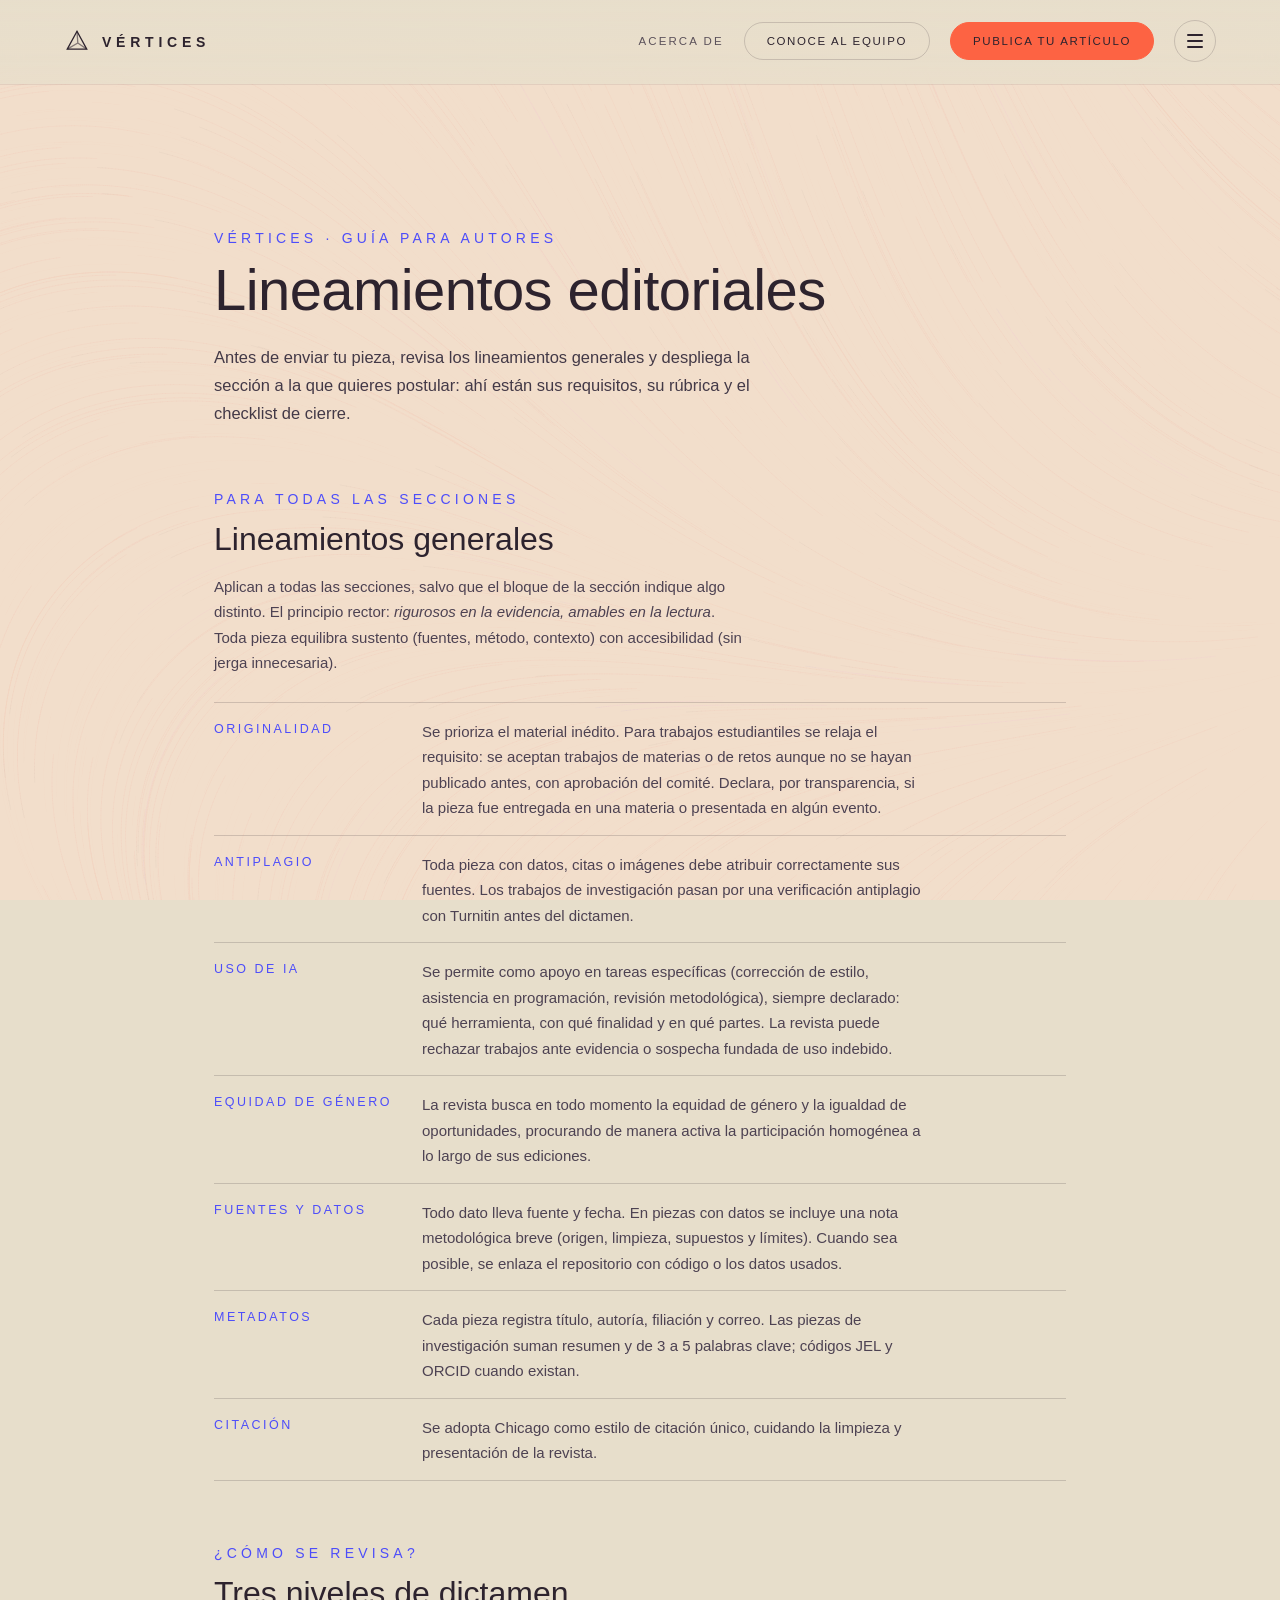
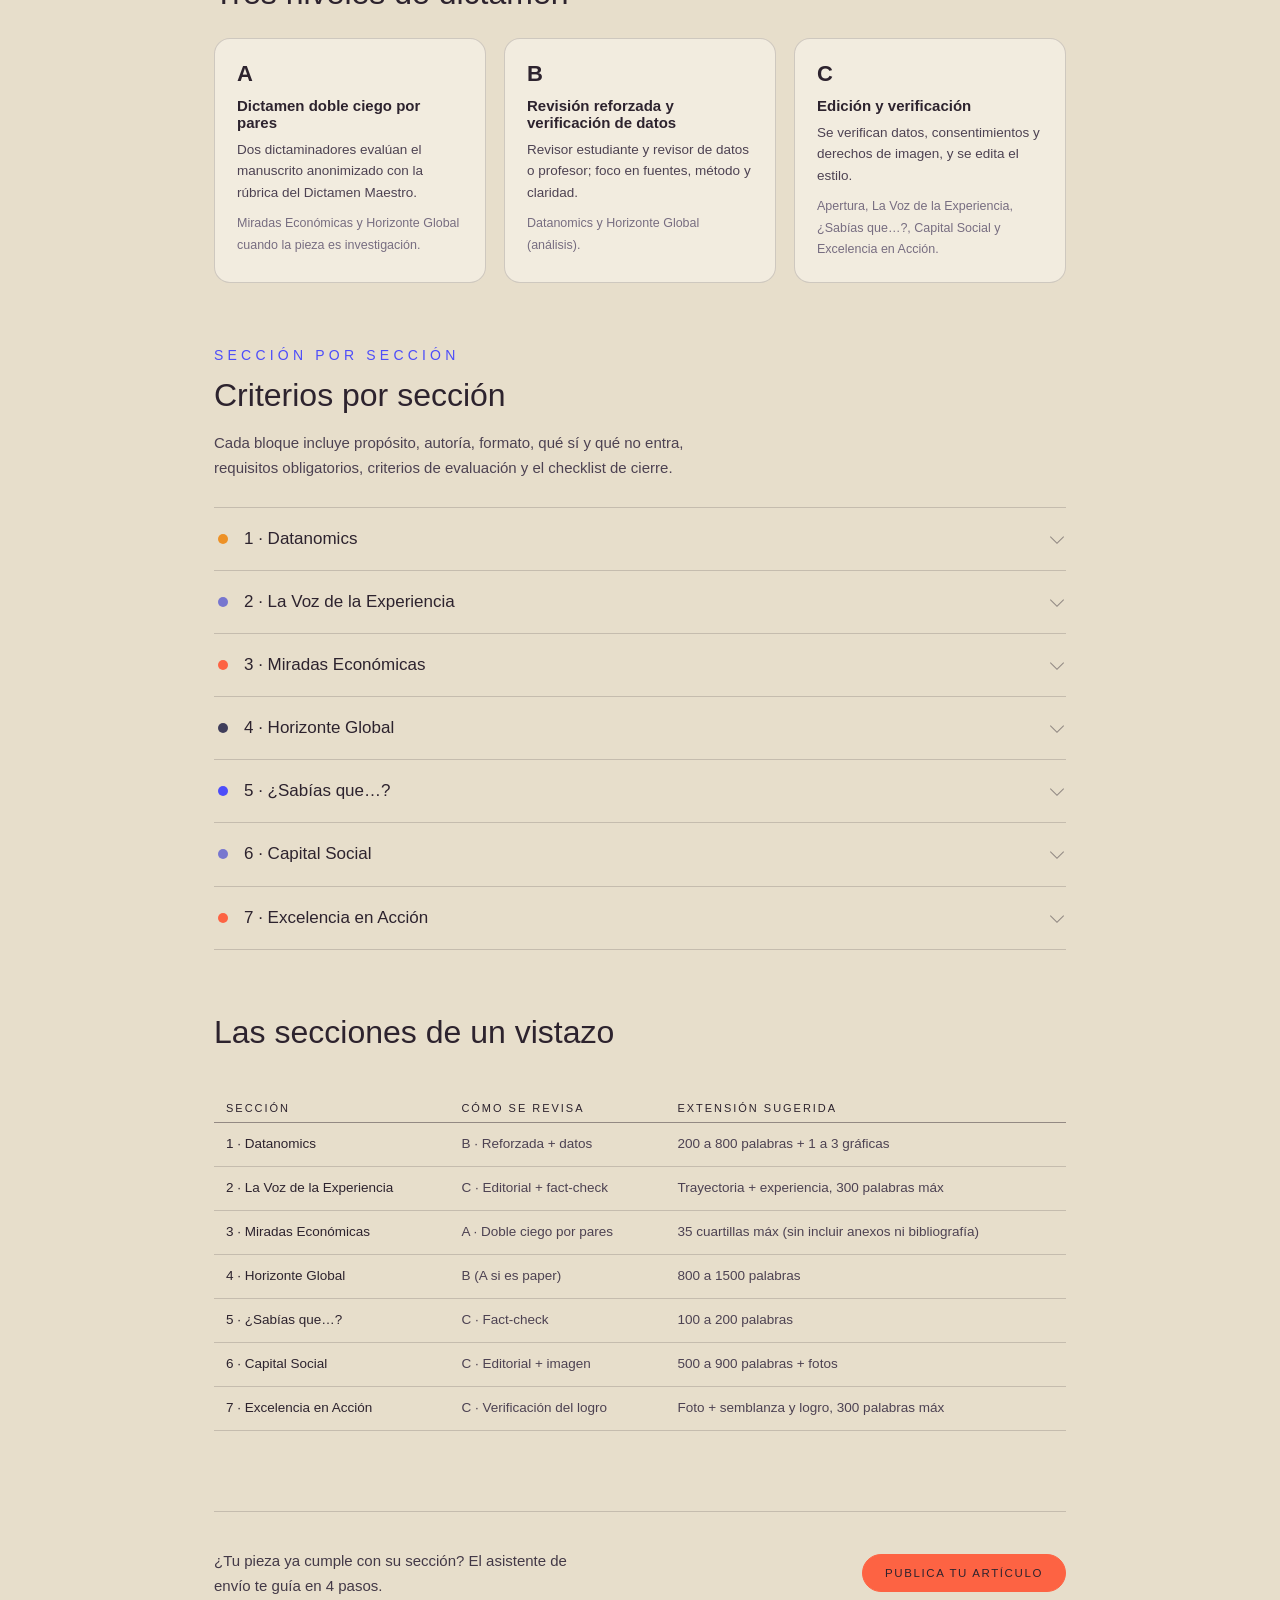
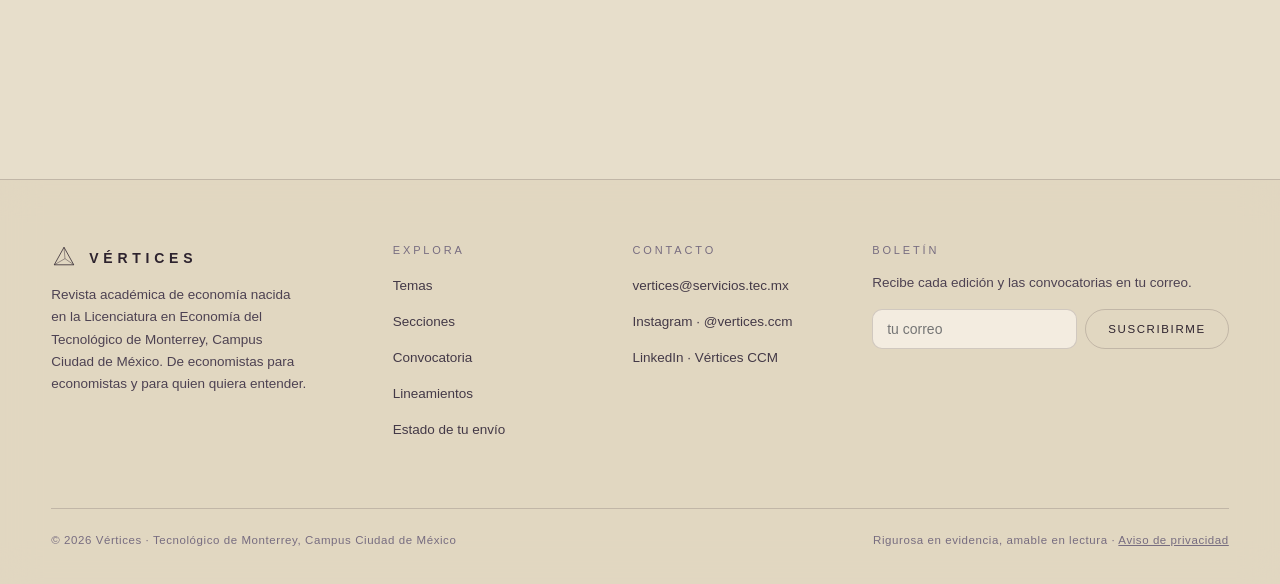
==== lineamientos.html @ 1c8a0cbd "Fix capitalization in lineamientos.html Corrected capitalization of 'foto' to 'Foto' in the table." ====
<!doctype html>
<html lang="es">
<head>
<meta charset="utf-8" />
<meta name="viewport" content="width=device-width, initial-scale=1" />
<title>Lineamientos editoriales · Vértices</title>
<meta name="description" content="Qué se acepta, qué se rechaza y cómo se evalúa cada sección de Vértices: niveles de dictamen, requisitos, rúbricas y checklist de cierre para autores." />
<link rel="icon" href="data:image/svg+xml,%3Csvg xmlns='http://www.w3.org/2000/svg' viewBox='0 0 32 32'%3E%3Cg fill='none' stroke='%232d232e' stroke-width='1.6'%3E%3Cpath d='M16 4 L28 26 L4 26 Z'/%3E%3Cpath d='M16 4 L17 18.5 M4 26 L17 18.5 M28 26 L17 18.5' opacity='.55'/%3E%3C/g%3E%3C/svg%3E" />
<link rel="preload" href="fonts/NeueMontreal-Medium.woff2" as="font" type="font/woff2" crossorigin />
<link rel="preload" href="fonts/Garet-Book.woff2" as="font" type="font/woff2" crossorigin />
<style>
  /* Tipografías del Manual de Identidad: Neue Montreal (logo y títulos) y Garet (subtítulos) */
  @font-face{ font-family:"Neue Montreal"; src:url("fonts/NeueMontreal-Regular.woff2") format("woff2"); font-weight:400; font-style:normal; font-display:swap; }
  @font-face{ font-family:"Neue Montreal"; src:url("fonts/NeueMontreal-Medium.woff2") format("woff2"); font-weight:500 600; font-style:normal; font-display:swap; }
  @font-face{ font-family:"Neue Montreal"; src:url("fonts/NeueMontreal-Bold.woff2") format("woff2"); font-weight:700 800; font-style:normal; font-display:swap; }
  @font-face{ font-family:"Neue Montreal"; src:url("fonts/NeueMontreal-Italic.woff2") format("woff2"); font-weight:400 600; font-style:italic; font-display:swap; }
  @font-face{ font-family:"Garet"; src:url("fonts/Garet-Book.woff2") format("woff2"); font-weight:400 600; font-style:normal; font-display:swap; }
  @font-face{ font-family:"Garet"; src:url("fonts/Garet-Heavy.woff2") format("woff2"); font-weight:700 900; font-style:normal; font-display:swap; }
  :root{
    --fondo:#E7DECB;
    --beige:#f8f2ec;
    --tinta:#2d232e;
    --hueso:#433947;
    --texto:#4d4252;
    --gris:#776d80;
    --indigo:#4d4dfa;
    --indigo-claro:#5e5dc7;
    --perla:#7776cf;
    --pizarra:#3f3d5a;
    --coral:#fd6343;
    --ambar:#ed9126;
    --ambar-texto:#a86300;
    --linea:rgba(45,35,46,.18);
    --linea-fuerte:rgba(45,35,46,.45);
    --f-titulo:"Neue Montreal",Arial,"Helvetica Neue",sans-serif;
    --f-ui:"Neue Montreal",Arial,"Helvetica Neue",sans-serif;
    --f-sub:"Garet",Arial,"Helvetica Neue",sans-serif;
  }
  *{ box-sizing:border-box; }
  html{ scroll-behavior:smooth; }
  html,body{ margin:0; background:var(--fondo); }
  body{ font:400 15px/1.7 var(--f-ui); color:var(--texto); -webkit-font-smoothing:antialiased; }
  ::selection{ background:var(--indigo); color:var(--beige); }

  .marco{
    position:fixed; top:0; left:0; right:0; z-index:50;
    display:flex; justify-content:space-between; align-items:center;
    padding:20px 5vw 22px;
    background:linear-gradient(rgba(231,222,203,.97), rgba(231,222,203,.8));
    backdrop-filter:blur(14px); -webkit-backdrop-filter:blur(14px);
    box-shadow:0 1px 0 rgba(45,35,46,.08);
  }
  .marca{ display:flex; align-items:center; gap:12px; text-decoration:none; color:var(--tinta); }
  .emblema{ width:26px; height:26px; color:var(--tinta); }
  .marca span{ font:600 14px var(--f-ui); letter-spacing:.34em; text-transform:uppercase; transform:translateY(1px); }
  .marco nav{ display:flex; align-items:center; gap:20px; }
  .marco nav a.enlace{
    font:500 11.5px var(--f-ui); letter-spacing:.18em; text-transform:uppercase; white-space:nowrap;
    color:var(--hueso); text-decoration:none; opacity:.85; transition:opacity .2s, color .2s;
  }
  .marco nav a.enlace:hover{ opacity:1; color:var(--tinta); }
  .boton{
    display:inline-block; font:500 11.5px var(--f-ui); letter-spacing:.14em;
    text-transform:uppercase; color:var(--tinta); text-decoration:none; white-space:nowrap;
    background:transparent; border:1px solid var(--linea); border-radius:999px;
    padding:12px 22px; cursor:pointer;
    transition:border-color .25s, background .25s, transform .15s;
  }
  .boton:hover{ border-color:var(--linea-fuerte); }
  .boton--lleno{ background:var(--coral); color:#2d232e; border-color:var(--coral); }
  .boton--lleno:hover{ background:#ee5333; border-color:#ee5333; }

  main{ max-width:900px; margin:0 auto; padding:calc(6vh + 92px) 24px 90px; }
  .ceja{
    margin:0 0 14px; font:400 14px var(--f-sub); letter-spacing:.3em;
    text-transform:uppercase; color:var(--indigo);
  }
  h1{
    margin:0 0 22px; font:500 clamp(34px,5.6vw,58px)/1.05 var(--f-titulo);
    color:var(--tinta); letter-spacing:-.01em;
  }
  .entrada{ max-width:64ch; font-size:16.5px; color:var(--hueso); }
  section{ margin-top:64px; }
  h2{ margin:0 0 16px; font:500 clamp(23px,3.2vw,32px)/1.15 var(--f-titulo); color:var(--tinta); }
  .texto{ max-width:64ch; }

  /* lineamientos generales: lista de definición */
  .generales{ margin:26px 0 0; padding:0; border-top:1px solid var(--linea); }
  .generales li{
    list-style:none; padding:16px 0 14px; border-bottom:1px solid var(--linea);
    display:grid; grid-template-columns:190px 1fr; gap:18px;
  }
  .generales strong{
    font:400 12.5px var(--f-sub); letter-spacing:.2em; text-transform:uppercase;
    color:var(--indigo); padding-top:3px;
  }
  .generales p{ margin:0; max-width:60ch; }
  @media (max-width:640px){ .generales li{ grid-template-columns:1fr; gap:6px; } }

  /* niveles de dictamen */
  .niveles{ display:grid; grid-template-columns:repeat(auto-fit,minmax(240px,1fr)); gap:18px; margin-top:26px; }
  .nivel{
    border:1px solid var(--linea); border-radius:16px; padding:22px;
    background:rgba(252,248,240,.55);
  }
  .nivel h3{ margin:0 0 8px; font:600 15px var(--f-titulo); color:var(--tinta); }
  .nivel .letra{
    display:inline-block; font:700 22px var(--f-titulo); color:var(--tinta); margin-bottom:10px;
  }
  .nivel p{ margin:0; font-size:13.5px; line-height:1.6; }
  .nivel em{ display:block; margin-top:10px; font-style:normal; font-size:12.5px; color:var(--gris); }

  /* acordeón por sección */
  .acordeon{ margin-top:26px; border-top:1px solid var(--linea); }
  details{ border-bottom:1px solid var(--linea); }
  summary{
    display:flex; align-items:center; gap:16px; padding:20px 4px;
    cursor:pointer; list-style:none;
  }
  summary::-webkit-details-marker{ display:none; }
  summary i{ width:10px; height:10px; border-radius:50%; flex:none; }
  summary h3{ margin:0; font:500 17px/1.3 var(--f-titulo); color:var(--tinta); flex:1; }
  summary .nivel-etq{
    font:500 10px var(--f-sub); letter-spacing:.2em; text-transform:uppercase;
    color:var(--gris); flex:none;
  }
  summary .flecha{
    flex:none; width:10px; height:10px; border-right:1.4px solid var(--linea-fuerte);
    border-bottom:1.4px solid var(--linea-fuerte); transform:rotate(45deg);
    transition:transform .25s; margin-top:-4px;
  }
  details[open] summary .flecha{ transform:rotate(225deg); margin-top:4px; }
  .cuerpo-sec{ padding:2px 4px 26px 26px; }
  .cuerpo-sec p{ max-width:62ch; }
  .cuerpo-sec .dato{ margin:0 0 12px; }
  .cuerpo-sec .dato strong{
    display:block; font:400 12.5px var(--f-sub); letter-spacing:.2em;
    text-transform:uppercase; color:var(--indigo); margin-bottom:4px;
  }
  .dos-col{ display:grid; grid-template-columns:1fr 1fr; gap:20px; margin:18px 0; }
  @media (max-width:640px){ .dos-col{ grid-template-columns:1fr; } }
  .dos-col h4{
    margin:0 0 8px; font:700 12.5px var(--f-sub); letter-spacing:.2em; text-transform:uppercase;
  }
  .si h4{ color:var(--tinta); }
  .no h4{ color:var(--ambar-texto); }
  .cuerpo-sec ul{ margin:0; padding-left:18px; }
  .cuerpo-sec li{ margin-bottom:7px; font-size:14px; line-height:1.6; }
  .cuerpo-sec li::marker{ color:var(--gris); }
  .umbral{
    margin:18px 0 0; padding:14px 18px; border-left:2px solid var(--coral);
    background:rgba(252,248,240,.55); font-size:14px; max-width:58ch;
  }

  /* matriz resumen */
  .matriz{ width:100%; border-collapse:collapse; margin-top:26px; font-size:13.5px; }
  .matriz th{
    text-align:left; font:400 11px var(--f-sub); letter-spacing:.18em; text-transform:uppercase;
    color:var(--tinta); padding:10px 12px 8px; border-bottom:1px solid var(--linea-fuerte);
  }
  .matriz td{ padding:10px 12px; border-bottom:1px solid var(--linea); vertical-align:top; }
  .matriz td:first-child{ color:var(--tinta); font-weight:500; white-space:nowrap; }
  .tabla-scroll{ overflow-x:auto; }

  .cierre{
    margin-top:80px; padding-top:36px; border-top:1px solid var(--linea);
    display:flex; flex-wrap:wrap; align-items:center; justify-content:space-between; gap:18px;
  }
  .cierre p{ margin:0; max-width:44ch; color:var(--hueso); }

  /* pie de página idéntico al de la landing */
  footer.pie{
    margin-top:10vh; border-top:1px solid var(--linea);
    background:rgba(224,213,191,.8); backdrop-filter:blur(18px); -webkit-backdrop-filter:blur(18px);
  }
  .pie-int{ width:min(1180px,92vw); margin:0 auto; padding:64px 0 34px; }
  .pie-rejilla{ display:grid; grid-template-columns:1.5fr 1fr 1fr 1.3fr; gap:36px; margin-bottom:56px; }
  .pie h4{ margin:0 0 16px; font:500 11px var(--f-ui); letter-spacing:.26em; text-transform:uppercase; color:var(--gris); }
  .pie-marca p{ margin:14px 0 0; font-size:13.5px; line-height:1.65; max-width:34ch; }
  .pie ul{ list-style:none; margin:0; padding:0; }
  .pie ul li{ margin-bottom:10px; }
  .pie ul a{ font-size:13.5px; color:var(--hueso); text-decoration:none; transition:color .2s; }
  .pie ul a:hover{ color:var(--tinta); }
  .boletin p{ margin:0 0 14px; font-size:13.5px; }
  .boletin form{ display:flex; gap:8px; }
  .boletin input{
    flex:1; min-width:0; padding:11px 14px; border:1px solid var(--linea); border-radius:10px;
    background:rgba(252,248,240,.65); color:var(--tinta); font:400 14px var(--f-ui);
  }
  .boletin input:focus{ outline:none; border-color:var(--indigo-claro); }
  .pie-legal{
    display:flex; justify-content:space-between; gap:18px; flex-wrap:wrap;
    padding-top:22px; border-top:1px solid var(--linea);
    font-size:11.5px; letter-spacing:.05em; color:var(--gris);
  }
  .pie-legal a{ color:var(--gris); }
  .pie-legal a:hover{ color:var(--tinta); }
  @media (max-width:980px){ .pie-rejilla{ grid-template-columns:1fr 1fr; } }
  @media (max-width:640px){ .pie-rejilla{ grid-template-columns:1fr; } }

  /* menú de tres rayas: panel de vidrio con los enlaces (evita empalmes en cualquier idioma) */
  .marco nav{ position:relative; }
  .menu-boton{
    width:42px; height:42px; flex:none; cursor:pointer; background:transparent;
    border:1px solid var(--linea); border-radius:999px;
    display:flex; flex-direction:column; justify-content:center; align-items:center; gap:4.5px;
    transition:border-color .25s;
  }
  .menu-boton:hover{ border-color:var(--linea-fuerte); }
  .menu-boton i{ display:block; width:16px; height:1.5px; background:var(--tinta); border-radius:2px; transition:transform .3s, opacity .25s; }
  nav.abierto .menu-boton i:nth-child(1){ transform:translateY(6px) rotate(45deg); }
  nav.abierto .menu-boton i:nth-child(2){ opacity:0; }
  nav.abierto .menu-boton i:nth-child(3){ transform:translateY(-6px) rotate(-45deg); }
  .menu-panel{
    position:absolute; top:calc(100% + 12px); right:0; min-width:250px;
    display:flex; flex-direction:column; padding:10px 8px;
    border:1px solid var(--linea); border-radius:16px;
    background:rgba(252,248,240,.94); backdrop-filter:blur(18px); -webkit-backdrop-filter:blur(18px);
    box-shadow:0 18px 44px rgba(45,35,46,.14);
    opacity:0; transform:translateY(-8px); pointer-events:none;
    transition:opacity .3s, transform .3s;
  }
  nav.abierto .menu-panel{ opacity:1; transform:none; pointer-events:auto; }
  .menu-panel a.enlace{ padding:12px 18px; border-radius:10px; }
  .menu-panel a.enlace:hover{ background:rgba(45,35,46,.06); }
  @media (max-width:560px){ .marca span{ display:none; } }

  /* revelado por scroll (revelar.js) */
  .rev{ opacity:0; transform:translateY(22px);
    transition:opacity .8s cubic-bezier(.22,.61,.36,1), transform .8s cubic-bezier(.22,.61,.36,1); }
  .rev-on{ opacity:1; transform:none; }

  /* Acerca de y Conoce al equipo viven en la barra; en pantallas angostas
     regresan al panel del menú para no encimarse */
  .menu-panel .solo-angosto{ display:none; }
  @media (max-width:940px){
    .marco nav > .enlace-bar, .marco nav > .boton-bar{ display:none; }
    .menu-panel .solo-angosto{ display:block; }
  }
</style>
</head>
<body>

<header class="marco">
  <a class="marca" href="index.html">
    <svg class="emblema" viewBox="0 0 32 32" fill="none" stroke="currentColor" stroke-width="1.6" aria-hidden="true">
      <path d="M16 4 L28 26 L4 26 Z"/>
      <path d="M16 4 L17 18.5 M4 26 L17 18.5 M28 26 L17 18.5" opacity=".55"/>
    </svg>
    <span>Vértices</span>
  </a>
  <nav aria-label="Navegación principal">
    <a class="enlace enlace-bar" href="quienes-somos.html">Acerca de</a>
    <a class="boton boton-bar" href="equipo-ds.html">Conoce al equipo</a>
    <a class="boton boton--lleno" href="index.html#envio">Publica tu artículo</a>
    <button class="menu-boton" type="button" aria-label="Menú" aria-expanded="false" aria-controls="menuPanel"><i></i><i></i><i></i></button>
    <div class="menu-panel" id="menuPanel">
      <a class="enlace" href="index.html#temas">Temas</a>
      <a class="enlace" href="index.html#secciones">Secciones</a>
      <a class="enlace" href="index.html#convocatoria">Convocatoria</a>
      <a class="enlace" href="lineamientos.html">Lineamientos</a>
      <a class="enlace" href="index.html#estado">Estado de tu envío</a>
      <a class="enlace solo-angosto" href="quienes-somos.html">Acerca de</a>
      <a class="enlace solo-angosto" href="equipo-ds.html">Conoce al equipo</a>
    </div>
  </nav>
</header>

<main>
  <p class="ceja">Vértices · Guía para autores</p>
  <h1>Lineamientos editoriales</h1>
  <div class="entrada">
    <p>Antes de enviar tu pieza, revisa los lineamientos generales y despliega la sección a la que quieres postular: ahí están sus requisitos, su rúbrica y el checklist de cierre.</p>
  </div>

  <section id="generales">
    <p class="ceja">Para todas las secciones</p>
    <h2>Lineamientos generales</h2>
    <p class="texto">Aplican a todas las secciones, salvo que el bloque de la sección indique algo distinto. El principio rector: <em>rigurosos en la evidencia, amables en la lectura</em>. Toda pieza equilibra sustento (fuentes, método, contexto) con accesibilidad (sin jerga innecesaria).</p>
    <ul class="generales">
      <li>
        <strong>Originalidad</strong>
        <p>Se prioriza el material inédito. Para trabajos estudiantiles se relaja el requisito: se aceptan trabajos de materias o de retos aunque no se hayan publicado antes, con aprobación del comité. Declara, por transparencia, si la pieza fue entregada en una materia o presentada en algún evento.</p>
      </li>
      <li>
        <strong>Antiplagio</strong>
        <p>Toda pieza con datos, citas o imágenes debe atribuir correctamente sus fuentes. Los trabajos de investigación pasan por una verificación antiplagio con Turnitin antes del dictamen.</p>
      </li>
      <li>
        <strong>Uso de IA</strong>
        <p>Se permite como apoyo en tareas específicas (corrección de estilo, asistencia en programación, revisión metodológica), siempre declarado: qué herramienta, con qué finalidad y en qué partes. La revista puede rechazar trabajos ante evidencia o sospecha fundada de uso indebido.</p>
      </li>
      <li>
        <strong>Equidad de género</strong>
        <p>La revista busca en todo momento la equidad de género y la igualdad de oportunidades, procurando de manera activa la participación homogénea a lo largo de sus ediciones.</p>
      </li>
      <li>
        <strong>Fuentes y datos</strong>
        <p>Todo dato lleva fuente y fecha. En piezas con datos se incluye una nota metodológica breve (origen, limpieza, supuestos y límites). Cuando sea posible, se enlaza el repositorio con código o los datos usados.</p>
      </li>
      <li>
        <strong>Metadatos</strong>
        <p>Cada pieza registra título, autoría, filiación y correo. Las piezas de investigación suman resumen y de 3 a 5 palabras clave; códigos JEL y ORCID cuando existan.</p>
      </li>
      <li>
        <strong>Citación</strong>
        <p>Se adopta Chicago como estilo de citación único, cuidando la limpieza y presentación de la revista.</p>
      </li>
    </ul>
  </section>

  <section id="niveles">
    <p class="ceja">¿Cómo se revisa?</p>
    <h2>Tres niveles de dictamen</h2>
    <div class="niveles">
      <article class="nivel">
        <span class="letra">A</span>
        <h3>Dictamen doble ciego por pares</h3>
        <p>Dos dictaminadores evalúan el manuscrito anonimizado con la rúbrica del Dictamen Maestro.</p>
        <em>Miradas Económicas y Horizonte Global cuando la pieza es investigación.</em>
      </article>
      <article class="nivel">
        <span class="letra">B</span>
        <h3>Revisión reforzada y verificación de datos</h3>
        <p>Revisor estudiante y revisor de datos o profesor; foco en fuentes, método y claridad.</p>
        <em>Datanomics y Horizonte Global (análisis).</em>
      </article>
      <article class="nivel">
        <span class="letra">C</span>
        <h3>Edición y verificación</h3>
        <p>Se verifican datos, consentimientos y derechos de imagen, y se edita el estilo.</p>
        <em>Apertura, La Voz de la Experiencia, ¿Sabías que…?, Capital Social y Excelencia en Acción.</em>
      </article>
    </div>
  </section>

  <section id="secciones">
    <p class="ceja">Sección por sección</p>
    <h2>Criterios por sección</h2>
    <p class="texto">Cada bloque incluye propósito, autoría, formato, qué sí y qué no entra, requisitos obligatorios, criterios de evaluación y el checklist de cierre.</p>

    <div class="acordeon">

      <details id="datanomics">
        <summary>
          <i style="background:var(--ambar)"></i>
          <h3>1 · Datanomics</h3>
          <span class="flecha"></span>
        </summary>
        <div class="cuerpo-sec">
          <p class="dato"><strong>Propósito</strong> Publicar visualizaciones e infografías basadas en datos que expliquen fenómenos económicos, acercando herramientas prácticas (Excel, Python, R, SQL) con un how-to breve.</p>
          <p class="dato"><strong>Formato y extensión</strong> Visualización + texto de 200 a 800 palabras (cápsula ~200, artículo 500 a 800), con 1 a 3 gráficas; opcional repositorio con código en GitHub.</p>
          <div class="dos-col">
            <div class="si">
              <h4>Qué sí entra</h4>
              <ul>
                <li>Visualizaciones con fuente de datos explícita y fecha, indicando qué miden y por qué importan.</li>
                <li>Comparaciones claras (tiempo, regiones, grupos) con un hallazgo principal sustentado por el gráfico.</li>
                <li>Metodología breve: de dónde viene el dato y cómo se limpió o transformó (3 a 4 líneas).</li>
                <li>Recursos replicables: herramientas, cursos o recursos vinculados al caso.</li>
              </ul>
            </div>
            <div class="no">
              <h4>Qué no entra</h4>
              <ul>
                <li>Gráficas atractivas sin pregunta económica ni conclusión verificable.</li>
                <li>Visualizaciones sin fuente, sin fecha o con datos imposibles de rastrear.</li>
                <li>Interpretación fuerte sin evidencia.</li>
                <li>Tutoriales largos tipo manual técnico o infografías decorativas.</li>
              </ul>
            </div>
          </div>
          <p class="dato"><strong>Requisitos obligatorios</strong></p>
          <ul>
            <li>Fuente citada y fecha del dato.</li>
            <li>Nota metodológica de 3 a 4 líneas.</li>
            <li>Un hallazgo principal legible en el propio gráfico.</li>
            <li>Ejes, unidades y escalas correctamente rotulados.</li>
          </ul>
          <p class="dato" style="margin-top:14px"><strong>Cómo se evalúa</strong> Trazabilidad del dato (condición de entrada), corrección metodológica, legibilidad del gráfico (escalas honestas), valor del hallazgo y utilidad del how-to.</p>
          <p class="umbral">No se publica sin fuente citada, fecha y un hallazgo verificable en el propio gráfico.</p>
        </div>
      </details>

      <details id="voz">
        <summary>
          <i style="background:var(--perla)"></i>
          <h3>2 · La Voz de la Experiencia</h3>
          <span class="flecha"></span>
        </summary>
        <div class="cuerpo-sec">
          <p class="dato"><strong>Propósito</strong> Conversar con economistas en activo para aprender cómo se piensa y se trabaja en el mundo real, obtener posturas argumentadas y orientar el desarrollo profesional de la comunidad.</p>
          <p class="dato"><strong>Formato y extensión</strong> Entrevista presencial o virtual, se publican diversos extractos. Se solicita al entrevistado enviar una fotografía propia y semblanza de máximo 300 palabras (nombre completo, cargo, años de experiencia y trayectoria).</p>
          <div class="dos-col">
            <div class="si">
              <h4>Qué sí entra</h4>
              <ul>
                <li>Consejos accionables: habilidades, portafolio, entrevistas, primeros roles, posgrado.</li>
                <li>Opiniones ancladas en evidencia o experiencia verificable, con contexto y límites.</li>
                <li>Recomendaciones de lectura, herramientas y decisiones de carrera con ejemplos.</li>
                <li>Explicación accesible para estudiantes, sin jerga innecesaria.</li>
              </ul>
            </div>
            <div class="no">
              <h4>Qué no entra</h4>
              <ul>
                <li>Motivación vacía sin pasos concretos.</li>
                <li>Opinión política o ideológica sin datos, contexto o supuestos declarados.</li>
                <li>Comentarios de coyuntura sin sustento o con afirmaciones absolutas.</li>
                <li>Promoción personal o de empresa sin valor informativo; ataques a personas.</li>
              </ul>
            </div>
          </div>
          <p class="dato"><strong>Requisitos obligatorios</strong></p>
          <ul>
            <li>Presentación de la persona: rol, sector y trayectoria breve (2 a 3 líneas).</li>
            <li>Al menos 3 consejos o ideas accionables.</li>
            <li>Fuente cuando se citen datos o cifras.</li>
            <li>Consentimiento del entrevistado sobre la publicación y sus citas.</li>
          </ul>
          <p class="dato" style="margin-top:14px"><strong>Cómo se evalúa</strong> Valor práctico, anclaje en evidencia o experiencia, accesibilidad, estructura de la conversación e interés de la comunidad.</p>
          <p class="umbral">No se publica si es motivación genérica sin pasos o si contiene datos sin fuente.</p>
        </div>
      </details>

      <details id="miradas">
        <summary>
          <i style="background:var(--coral)"></i>
          <h3>3 · Miradas Económicas</h3>
          <span class="flecha"></span>
        </summary>
        <div class="cuerpo-sec">
          <p class="dato"><strong>Propósito</strong> Difundir investigaciones económicas breves para acercar el conocimiento académico a la comunidad y al público general. Es la sección insignia de investigación y el sello de rigor de la revista.</p>
          <p class="dato"><strong>Formato y extensión</strong> Se reciben papers de hasta 35 cuartillas (sin incluir anexos ni bibliografía); de estos, se publica una versión breve de hasta 5 cuartillas (aprox. 2,000 a 2,500 palabras) + código QR al documento completo. Etiqueta discreta de posgrado en la parte superior derecha cuando aplique. Subsección para investigaciones del extranjero.</p>
          <div class="dos-col">
            <div class="si">
              <h4>Qué sí entra</h4>
              <ul>
                <li>Investigación original con metodología cualitativa o cuantitativa y marco teórico claro.</li>
                <li>Estudios de caso, modelos económicos y análisis de política pública.</li>
                <li>Evidencias finales de materias y trabajos de equipos ganadores de retos.</li>
                <li>Temas actuales: inflación, empleo, desigualdad, crecimiento, fintech, política monetaria, entre otros.</li>
              </ul>
            </div>
            <div class="no">
              <h4>Qué no entra</h4>
              <ul>
                <li>Opiniones sin sustento académico.</li>
                <li>Ensayos puramente reflexivos o narrativos.</li>
                <li>Divulgación general sin metodología ni referencias.</li>
                <li>Lenguaje excesivamente técnico sin explicación.</li>
              </ul>
            </div>
          </div>
          <p class="dato"><strong>Requisitos obligatorios</strong></p>
          <ul>
            <li>Pregunta de investigación explícita.</li>
            <li>Marco teórico breve y metodología identificable.</li>
            <li>Hallazgo principal, implicación y limitaciones declaradas.</li>
            <li>Referencias completas y QR funcional al paper íntegro.</li>
            <li>Extensión dentro de las 5 cuartillas; etiqueta de posgrado si corresponde.</li>
          </ul>
          <p class="dato" style="margin-top:14px"><strong>Cómo se evalúa</strong> Con la rúbrica del Dictamen Maestro: relevancia, claridad de la pregunta, rigor conceptual (crítico), evidencia y metodología (crítico), estructura, escritura y adecuación al formato.</p>
          <p class="umbral">No se acepta con puntaje menor a 2 en rigor conceptual, metodología o claridad de la pregunta. Cualquier problema crítico impide la decisión de aceptado.</p>
        </div>
      </details>

      <details id="horizonte">
        <summary>
          <i style="background:var(--pizarra)"></i>
          <h3>4 · Horizonte Global</h3>
          <span class="flecha"></span>
        </summary>
        <div class="cuerpo-sec">
          <p class="dato"><strong>Propósito</strong> Entender cómo los grandes procesos económicos y políticos del mundo transforman nuestras realidades. A través de una mirada accesible a la macroeconomía, las relaciones internacionales y los fenómenos globales, esta sección conecta lo que ocurre más allá de las fronteras con sus implicaciones globales y/o nacionales, incorporando también perspectivas de académicos e investigadores de distintas partes del mundo.</p>
          <p class="dato"><strong>Formato y extensión</strong> Análisis explicativo, aplicado y accesible, de 800 a 1500 palabras, con gráficas de apoyo (fuente + fecha).</p>
          <div class="dos-col">
            <div class="si">
              <h4>Qué sí entra</h4>
              <ul>
                <li>Temas que inviten a cuestionar lo aprendido en clase.</li>
                <li>Papers y ensayos que expliquen cómo lo que pasa en Asia o Europa afecta la economía local.</li>
                <li>Ideas nuevas o innovadoras sobre la perspectiva global.</li>
              </ul>
            </div>
            <div class="no">
              <h4>Qué no entra</h4>
              <ul>
                <li>Resumen de lo que ya salió en las noticias.</li>
                <li>Lenguaje excesivamente técnico: si un alumno de primer semestre no lo entiende, no sirve.</li>
                <li>Afirmaciones sin canales de transmisión ni evidencia.</li>
              </ul>
            </div>
          </div>
          <p class="dato"><strong>Requisitos obligatorios</strong></p>
          <ul>
            <li>Hecho detonante y por qué importa para México.</li>
            <li>Pregunta guía y un marco conceptual simple (concepto explicado).</li>
            <li>Canales de transmisión del fenómeno hacia la economía local.</li>
            <li>Gráficas con fuente y fecha; implicaciones y cierre con indicadores a seguir y límites.</li>
          </ul>
          <p class="dato" style="margin-top:14px"><strong>Cómo se evalúa</strong> Aplicación conceptual (aplica teoría, no resume noticias), conexión global a local explícita y razonada, accesibilidad (pasa el test de primer semestre) y evidencia gráfica con fuente y fecha.</p>
          <p class="umbral">No se publica si es solo resumen de coyuntura, sin marco conceptual ni conexión con México.</p>
        </div>
      </details>

      <details id="sabias">
        <summary>
          <i style="background:var(--indigo)"></i>
          <h3>5 · ¿Sabías que…?</h3>
          <span class="flecha"></span>
        </summary>
        <div class="cuerpo-sec">
          <p class="dato"><strong>Propósito</strong> Compartir datos curiosos, hechos relevantes y hallazgos breves sobre economía, economistas y actualidad, para despertar la curiosidad y ampliar la cultura económica de la comunidad.</p>
          <p class="dato"><strong>Formato y extensión</strong> Cápsula breve de 100 a 200 palabras, visualmente atractiva (imagen o gráfico + texto conciso).</p>
          <div class="dos-col">
            <div class="si">
              <h4>Qué sí entra</h4>
              <ul>
                <li>Datos curiosos sobre conceptos o fenómenos económicos.</li>
                <li>Hechos interesantes de la historia económica.</li>
                <li>Curiosidades sobre economistas y sus aportaciones.</li>
                <li>Explicaciones breves de eventos económicos actuales.</li>
              </ul>
            </div>
            <div class="no">
              <h4>Qué no entra</h4>
              <ul>
                <li>Contenido excesivamente técnico para el formato breve.</li>
                <li>Explicaciones extensas que rompen el carácter de cápsula.</li>
                <li>Datos desactualizados o fuera de contexto.</li>
                <li>Temas no relacionados con la economía.</li>
              </ul>
            </div>
          </div>
          <p class="dato"><strong>Requisitos obligatorios</strong></p>
          <ul>
            <li>Fuente verificable del dato (registrada aunque no se muestre completa).</li>
            <li>Contexto y fecha cuando sea pertinente.</li>
            <li>Un gancho claro que motive la lectura.</li>
          </ul>
          <p class="dato" style="margin-top:14px"><strong>Cómo se evalúa</strong> Veracidad y verificabilidad del dato (condición de entrada), interés del gancho, concisión y claridad visual.</p>
          <p class="umbral">No se publica si el dato no es verificable o está fuera de contexto.</p>
        </div>
      </details>

      <details id="capital">
        <summary>
          <i style="background:var(--perla)"></i>
          <h3>6 · Capital Social</h3>
          <span class="flecha"></span>
        </summary>
        <div class="cuerpo-sec">
          <p class="dato"><strong>Propósito</strong> Documentar y fortalecer la identidad de la comunidad estudiantil: eventos, congresos, experiencias y aprendizajes que ocurren fuera del aula (SALEC, foros, visitas, intercambios).</p>
          <p class="dato"><strong>Formato y extensión</strong> Crónica de tono cercano y documentado de 500 a 900 palabras, con 2 a 4 fotos y sus pies de foto.</p>
          <div class="dos-col">
            <div class="si">
              <h4>Qué sí entra</h4>
              <ul>
                <li>Relatos en primera persona sobre la vida en la facultad.</li>
                <li>Contenido visual que acompañe las crónicas de eventos.</li>
                <li>Métodos y tips de estudio para las materias de economía.</li>
                <li>Charlas con profesores destacados o alumnos con proyectos sobresalientes.</li>
              </ul>
            </div>
            <div class="no">
              <h4>Qué no entra</h4>
              <ul>
                <li>Críticas destructivas hacia la institución o los docentes.</li>
                <li>Lenguaje informal excesivo: se mantiene el decoro editorial.</li>
                <li>Contenido sin conexión con la facultad o la economía.</li>
              </ul>
            </div>
          </div>
          <p class="dato"><strong>Requisitos obligatorios</strong></p>
          <ul>
            <li>Qué evento o experiencia se relata y por qué importa.</li>
            <li>2 a 4 fotos con pie de foto: qué, quién, fecha y lugar.</li>
            <li>Revisión previa de imágenes por el equipo de Fotografía y Archivo.</li>
            <li>Consentimiento de las personas fotografiadas.</li>
          </ul>
          <p class="dato" style="margin-top:14px"><strong>Cómo se evalúa</strong> Valor comunitario, precisión factual (fechas, nombres y lugares correctos), tono cercano con decoro y calidad y pertinencia visual.</p>
          <p class="umbral">No se publica con críticas destructivas ni con fotos sin revisión de Fotografía y Archivo o sin consentimiento.</p>
        </div>
      </details>

      <details id="excelencia">
        <summary>
          <i style="background:var(--coral)"></i>
          <h3>7 · Excelencia en Acción</h3>
          <span class="flecha"></span>
        </summary>
        <div class="cuerpo-sec">
          <p class="dato"><strong>Propósito</strong> Reconocer y visibilizar los logros académicos y profesionales de la comunidad de Economía, para celebrar la excelencia y fortalecer el sentido de comunidad.</p>
          <p class="dato"><strong>Formato y extensión</strong> Cápsula de reconocimiento: foto + nombre + semestre, cargo o vínculo + descripción concisa del logro.</p>
          <div class="dos-col">
            <div class="si">
              <h4>Qué sí entra</h4>
              <ul>
                <li>Logros académicos: premios, becas, publicaciones, concursos, certificaciones.</li>
                <li>Reconocimientos institucionales o externos y participación sobresaliente en proyectos.</li>
                <li>Investigaciones que lograron publicarse.</li>
                <li>Méritos profesionales relacionados con el ámbito económico.</li>
              </ul>
            </div>
            <div class="no">
              <h4>Qué no entra</h4>
              <ul>
                <li>Logros no relacionados con el ámbito académico o profesional.</li>
                <li>Contenido sin información suficiente o verificable.</li>
              </ul>
            </div>
          </div>
          <p class="dato"><strong>Requisitos obligatorios</strong></p>
          <ul>
            <li>Evidencia del logro: documento, enlace o constancia.</li>
            <li>Fotografía proporcionada por la persona, con su consentimiento.</li>
            <li>Datos correctos: nombre, semestre o cargo, vínculo con la institución.</li>
          </ul>
          <p class="dato" style="margin-top:14px"><strong>Cómo se evalúa</strong> Verificabilidad del logro (condición de entrada), pertinencia, claridad de la cápsula, consentimiento y exactitud de datos.</p>
          <p class="umbral">No se publica sin evidencia del logro ni consentimiento de la persona reconocida.</p>
        </div>
      </details>

    </div>
  </section>

  <section id="matriz">
        <h2>Las secciones de un vistazo</h2>
    <div class="tabla-scroll">
      <table class="matriz">
        <thead>
          <tr><th>Sección</th><th>Cómo se revisa</th><th>Extensión sugerida</th></tr>
        </thead>
        <tbody>
          <tr><td>1 · Datanomics</td><td>B · Reforzada + datos</td><td>200 a 800 palabras + 1 a 3 gráficas</td></tr>
          <tr><td>2 · La Voz de la Experiencia</td><td>C · Editorial + fact-check</td><td>Trayectoria + experiencia, 300 palabras máx</td></tr>
          <tr><td>3 · Miradas Económicas</td><td>A · Doble ciego por pares</td><td>35 cuartillas máx (sin incluir anexos ni bibliografía)</td></tr>
          <tr><td>4 · Horizonte Global</td><td>B (A si es paper)</td><td>800 a 1500 palabras</td></tr>
          <tr><td>5 · ¿Sabías que…?</td><td>C · Fact-check</td><td>100 a 200 palabras</td></tr>
          <tr><td>6 · Capital Social</td><td>C · Editorial + imagen</td><td>500 a 900 palabras + fotos</td></tr>
          <tr><td>7 · Excelencia en Acción</td><td>C · Verificación del logro</td><td>Foto + semblanza y logro, 300 palabras máx</td></tr>
        </tbody>
      </table>
    </div>
  </section>

  <div class="cierre">
    <p>¿Tu pieza ya cumple con su sección? El asistente de envío te guía en 4 pasos.</p>
    <a class="boton boton--lleno" href="index.html#envio">Publica tu artículo</a>
  </div>
</main>

<footer class="pie">
  <div class="pie-int">
    <div class="pie-rejilla">
      <div class="pie-marca">
        <a class="marca" href="index.html">
          <svg class="emblema" viewBox="0 0 40 40" aria-hidden="true">
            <path d="M20 5 L35 32 L5 32 Z" fill="none" stroke="currentColor" stroke-width="1.2"/>
            <path d="M20 5 L21.5 22.5 M5 32 L21.5 22.5 M35 32 L21.5 22.5" fill="none" stroke="currentColor" stroke-width="1.2" opacity="0.55"/>
          </svg>
          <span>Vértices</span>
        </a>
        <p>Revista académica de economía nacida en la Licenciatura en Economía del Tecnológico de Monterrey, Campus Ciudad de México. De economistas para economistas y para quien quiera entender.</p>
      </div>
      <div>
        <h4>Explora</h4>
        <ul>
          <li><a href="index.html#temas">Temas</a></li>
          <li><a href="index.html#secciones">Secciones</a></li>
          <li><a href="index.html#convocatoria">Convocatoria</a></li>
          <li><a href="lineamientos.html">Lineamientos</a></li>
          <li><a href="index.html#estado">Estado de tu envío</a></li>
        </ul>
      </div>
      <div>
        <h4>Contacto</h4>
        <ul>
          <li><a href="mailto:vertices@servicios.tec.mx">vertices@servicios.tec.mx</a></li>
          <li><a href="#" rel="noopener">Instagram · @vertices.ccm</a></li>
          <li><a href="#" rel="noopener">LinkedIn · Vértices CCM</a></li>
        </ul>
      </div>
      <div class="boletin">
        <h4>Boletín</h4>
        <p>Recibe cada edición y las convocatorias en tu correo.</p>
        <form id="boletinForm">
          <input type="email" id="boletinCorreo" placeholder="tu correo" aria-label="Tu correo" />
          <button class="boton" type="submit">Suscribirme</button>
        </form>
      </div>
    </div>
    <div class="pie-legal">
      <span>© 2026 Vértices · Tecnológico de Monterrey, Campus Ciudad de México</span>
      <span>Rigurosa en evidencia, amable en lectura · <a href="#">Aviso de privacidad</a></span>
    </div>
  </div>
</footer>

<script>
document.getElementById("boletinForm").addEventListener("submit", (e) => {
  e.preventDefault();
  const correo = document.getElementById("boletinCorreo").value.trim();
  if (!/^[^\s@]+@[^\s@]+\.[^\s@]+$/.test(correo)) return;
  const TRS = (s) => (window.__dicc && window.__dicc[s]) || s;
  e.target.outerHTML = `<p style="color:var(--tinta)">${TRS("Listo, recibirás la próxima edición en tu correo.")}</p>`;
});
</script>


<script src="fondo-flujo.js?v=6"></script>

<script>
(() => {
  const boton = document.querySelector(".menu-boton");
  if (!boton) return;
  const nav = boton.closest("nav");
  boton.addEventListener("click", () => {
    const abierto = nav.classList.toggle("abierto");
    boton.setAttribute("aria-expanded", abierto);
  });
  document.addEventListener("click", (e) => { if (!nav.contains(e.target)) nav.classList.remove("abierto"); });
  nav.querySelectorAll(".menu-panel a").forEach((a) => a.addEventListener("click", () => nav.classList.remove("abierto")));
})();
</script>
<script src="revelar.js?v=5" defer></script>
<script src="idiomas.js?v=5" defer></script>
</body>
</html>
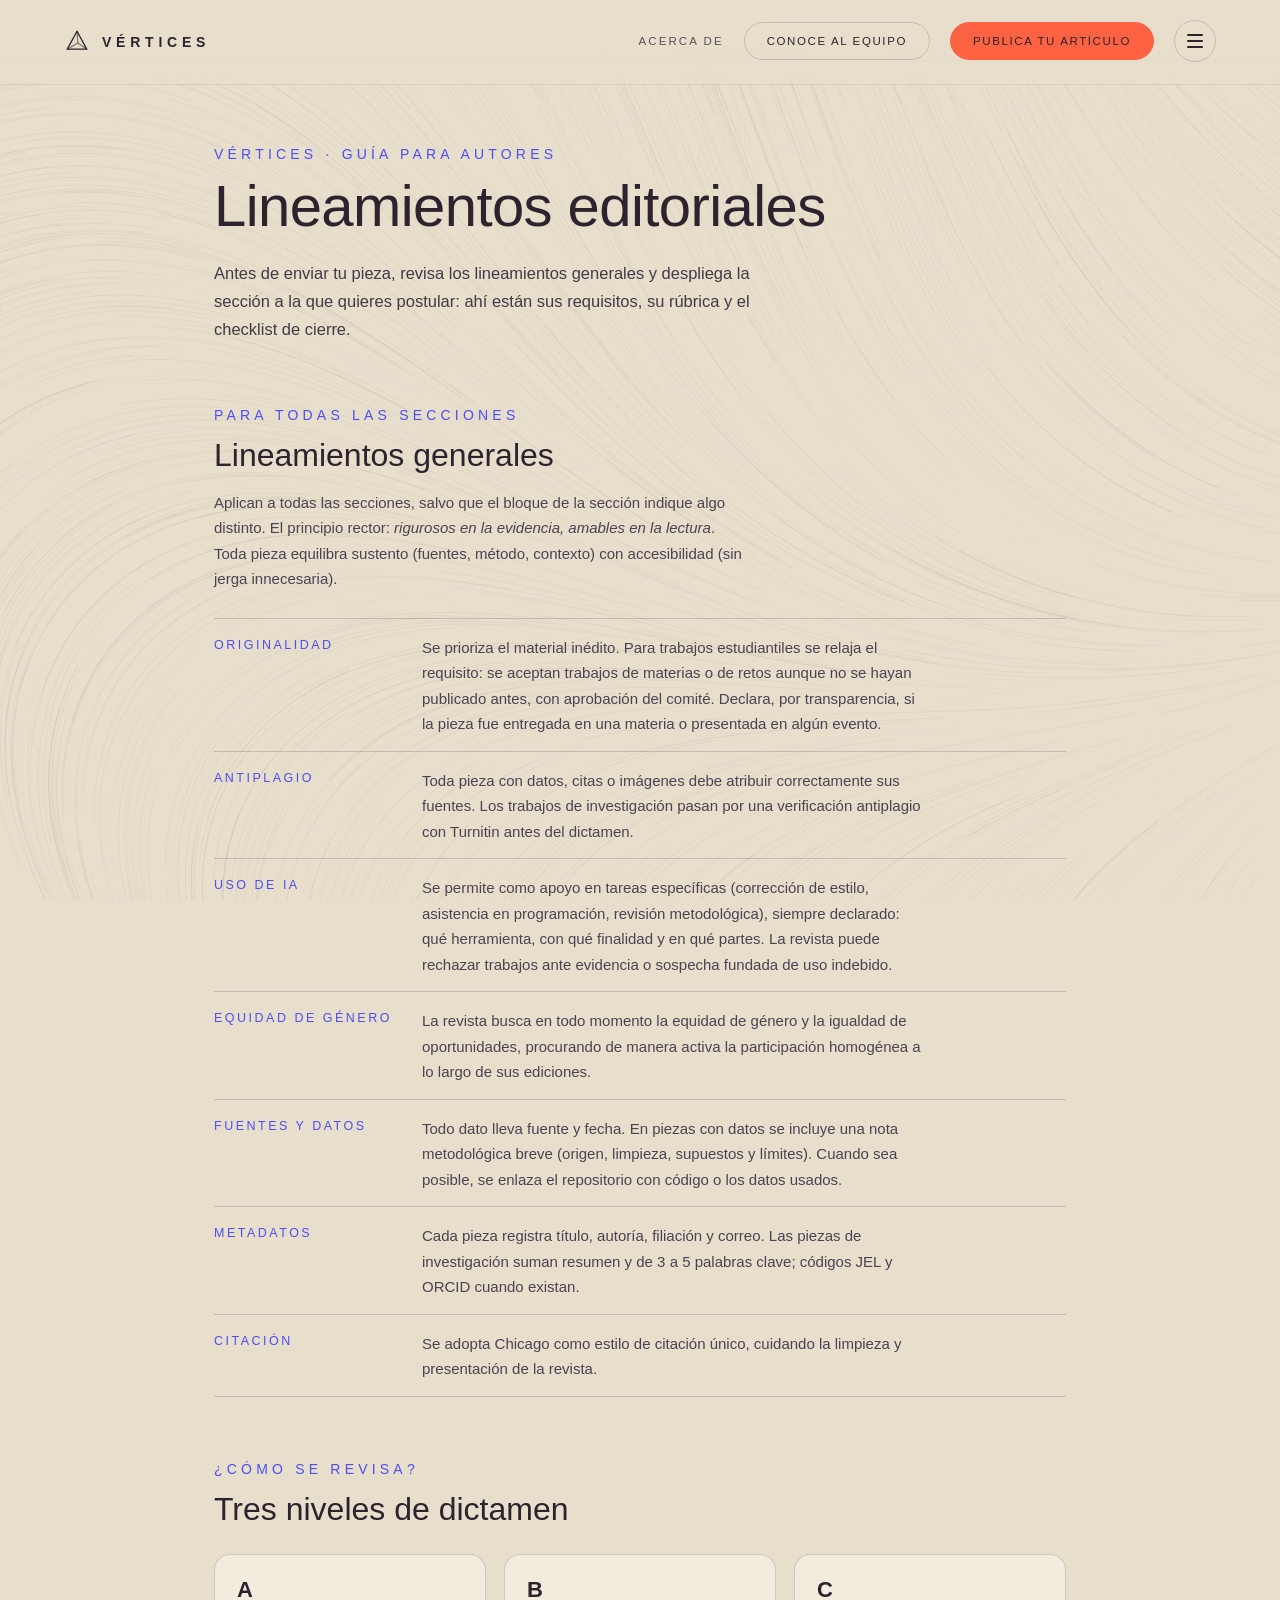
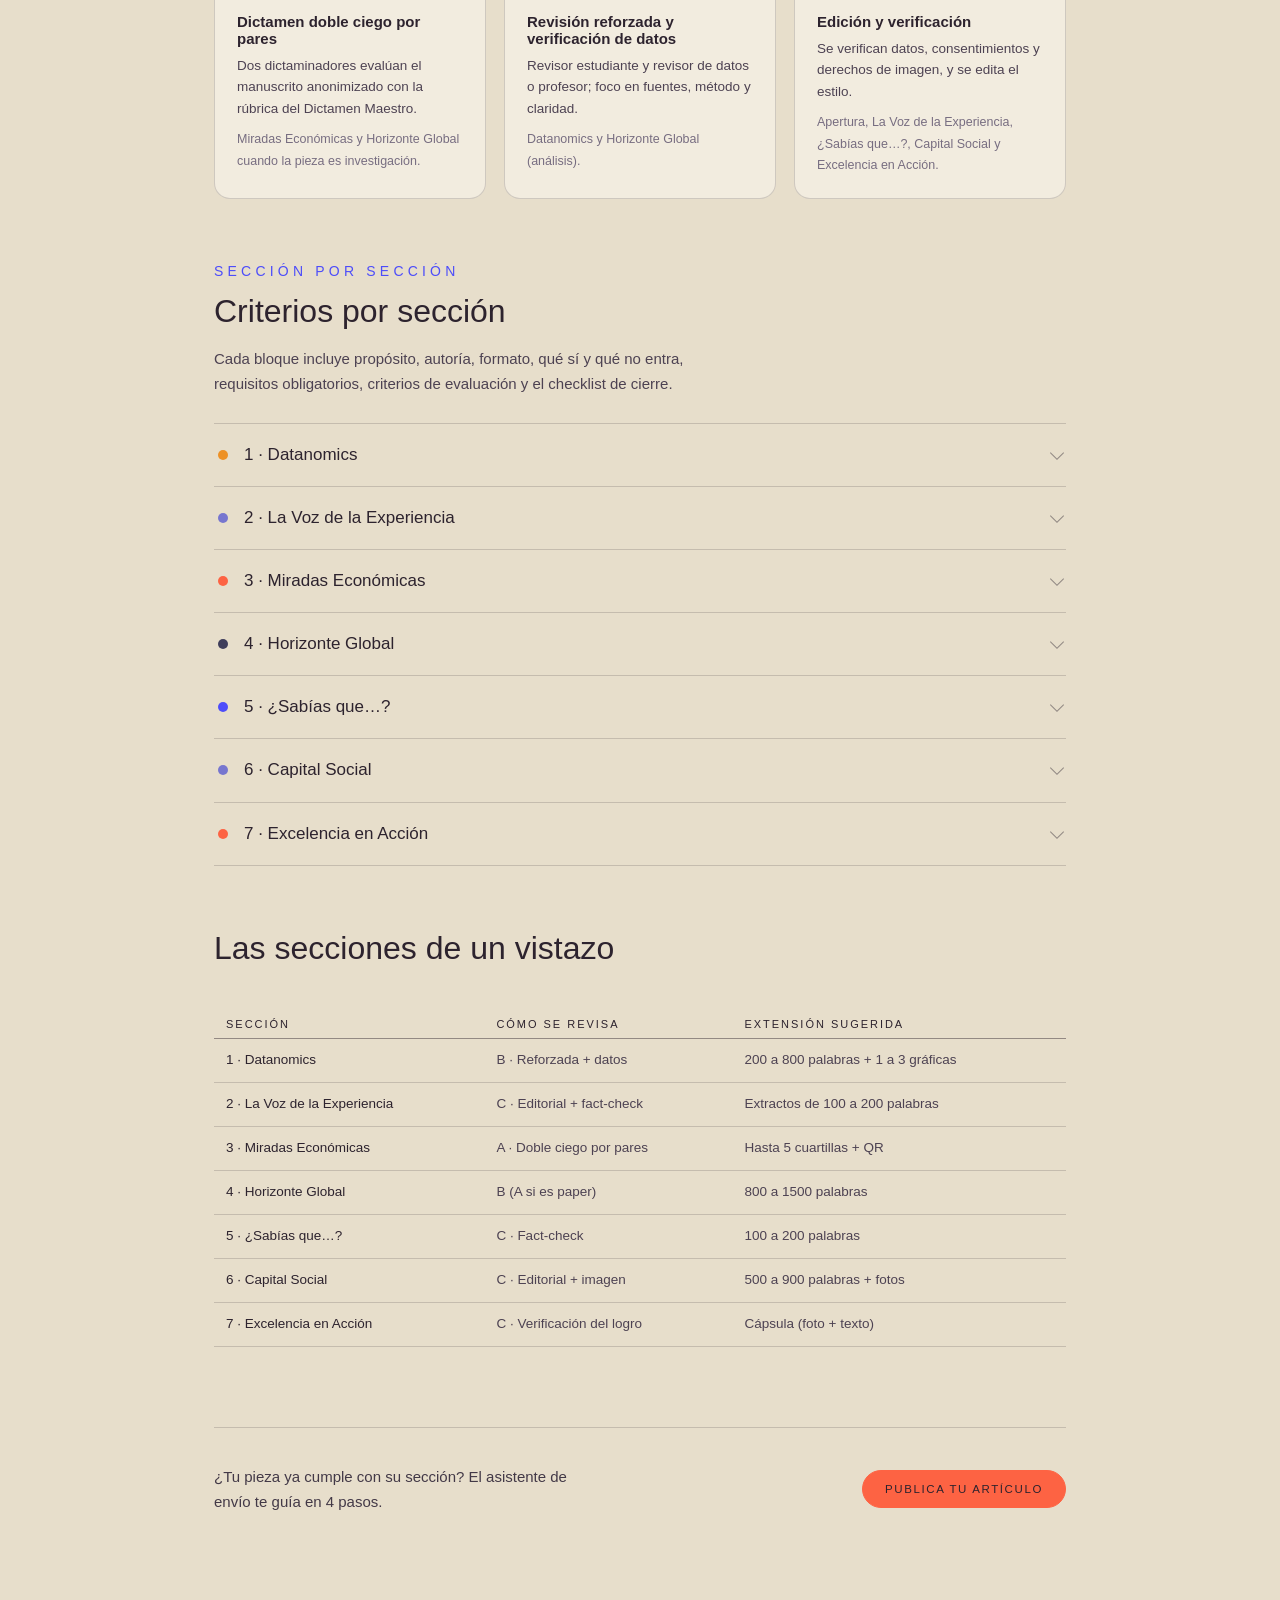
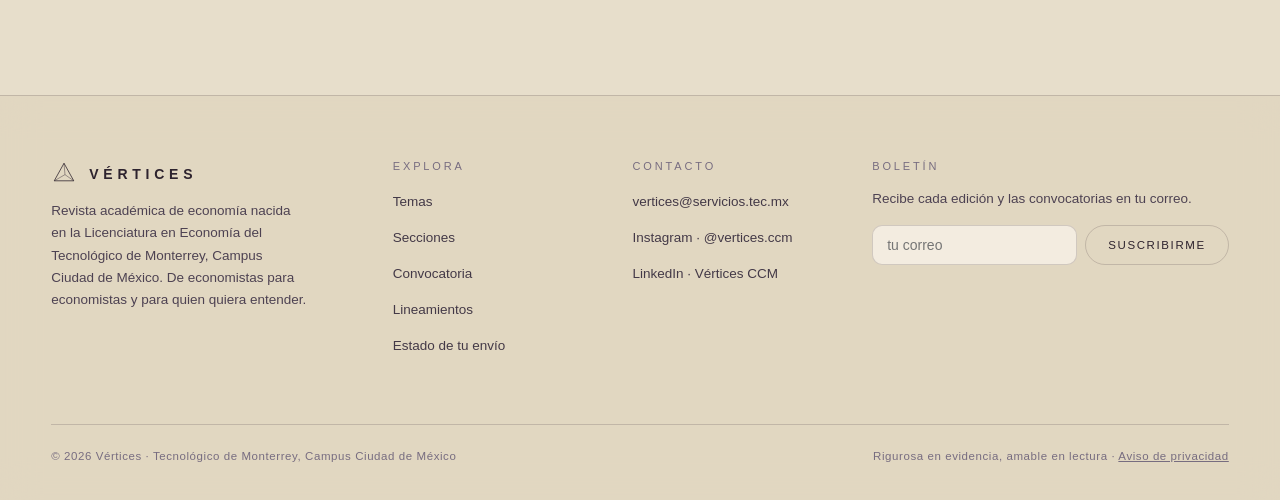
==== commit af788e12: "Agregar versión de teléfono El sitio pasa a tener dos versiones sobre un mismo contenido. dispositiv" ====
--- a/lineamientos.html
+++ b/lineamientos.html
@@ -8,6 +8,7 @@
 <link rel="icon" href="data:image/svg+xml,%3Csvg xmlns='http://www.w3.org/2000/svg' viewBox='0 0 32 32'%3E%3Cg fill='none' stroke='%232d232e' stroke-width='1.6'%3E%3Cpath d='M16 4 L28 26 L4 26 Z'/%3E%3Cpath d='M16 4 L17 18.5 M4 26 L17 18.5 M28 26 L17 18.5' opacity='.55'/%3E%3C/g%3E%3C/svg%3E" />
 <link rel="preload" href="fonts/NeueMontreal-Medium.woff2" as="font" type="font/woff2" crossorigin />
 <link rel="preload" href="fonts/Garet-Book.woff2" as="font" type="font/woff2" crossorigin />
+<script src="dispositivo.js"></script>
 <style>
   /* Tipografías del Manual de Identidad: Neue Montreal (logo y títulos) y Garet (subtítulos) */
   @font-face{ font-family:"Neue Montreal"; src:url("fonts/NeueMontreal-Regular.woff2") format("woff2"); font-weight:400; font-style:normal; font-display:swap; }
@@ -238,6 +239,7 @@
     .menu-panel .solo-angosto{ display:block; }
   }
 </style>
+<link rel="stylesheet" href="movil.css?v=1" />
 </head>
 <body>
 
@@ -390,7 +392,7 @@
         </summary>
         <div class="cuerpo-sec">
           <p class="dato"><strong>Propósito</strong> Conversar con economistas en activo para aprender cómo se piensa y se trabaja en el mundo real, obtener posturas argumentadas y orientar el desarrollo profesional de la comunidad.</p>
-          <p class="dato"><strong>Formato y extensión</strong> Entrevista presencial o virtual, se publican diversos extractos. Se solicita al entrevistado enviar una fotografía propia y semblanza de máximo 300 palabras (nombre completo, cargo, años de experiencia y trayectoria).</p>
+          <p class="dato"><strong>Formato y extensión</strong> Entrevista presencial, extractos de 100 a 200 palabras.</p>
           <div class="dos-col">
             <div class="si">
               <h4>Qué sí entra</h4>
@@ -431,7 +433,7 @@
         </summary>
         <div class="cuerpo-sec">
           <p class="dato"><strong>Propósito</strong> Difundir investigaciones económicas breves para acercar el conocimiento académico a la comunidad y al público general. Es la sección insignia de investigación y el sello de rigor de la revista.</p>
-          <p class="dato"><strong>Formato y extensión</strong> Se reciben papers de hasta 35 cuartillas (sin incluir anexos ni bibliografía); de estos, se publica una versión breve de hasta 5 cuartillas (aprox. 2,000 a 2,500 palabras) + código QR al documento completo. Etiqueta discreta de posgrado en la parte superior derecha cuando aplique. Subsección para investigaciones del extranjero.</p>
+          <p class="dato"><strong>Formato y extensión</strong> Paper breve de hasta 5 cuartillas (aprox. 2,000 a 2,500 palabras) + código QR al documento completo. Etiqueta discreta de posgrado en la parte superior derecha cuando aplique. Subsección para investigaciones del extranjero.</p>
           <div class="dos-col">
             <div class="si">
               <h4>Qué sí entra</h4>
@@ -634,12 +636,12 @@
         </thead>
         <tbody>
           <tr><td>1 · Datanomics</td><td>B · Reforzada + datos</td><td>200 a 800 palabras + 1 a 3 gráficas</td></tr>
-          <tr><td>2 · La Voz de la Experiencia</td><td>C · Editorial + fact-check</td><td>Trayectoria + experiencia, 300 palabras máx</td></tr>
-          <tr><td>3 · Miradas Económicas</td><td>A · Doble ciego por pares</td><td>35 cuartillas máx (sin incluir anexos ni bibliografía)</td></tr>
+          <tr><td>2 · La Voz de la Experiencia</td><td>C · Editorial + fact-check</td><td>Extractos de 100 a 200 palabras</td></tr>
+          <tr><td>3 · Miradas Económicas</td><td>A · Doble ciego por pares</td><td>Hasta 5 cuartillas + QR</td></tr>
           <tr><td>4 · Horizonte Global</td><td>B (A si es paper)</td><td>800 a 1500 palabras</td></tr>
           <tr><td>5 · ¿Sabías que…?</td><td>C · Fact-check</td><td>100 a 200 palabras</td></tr>
           <tr><td>6 · Capital Social</td><td>C · Editorial + imagen</td><td>500 a 900 palabras + fotos</td></tr>
-          <tr><td>7 · Excelencia en Acción</td><td>C · Verificación del logro</td><td>Foto + semblanza y logro, 300 palabras máx</td></tr>
+          <tr><td>7 · Excelencia en Acción</td><td>C · Verificación del logro</td><td>Cápsula (foto + texto)</td></tr>
         </tbody>
       </table>
     </div>
@@ -709,7 +711,7 @@
 </script>
 
 
-<script src="fondo-flujo.js?v=6"></script>
+<script src="fondo-flujo.js?v=6" defer></script>
 
 <script>
 (() => {
--- a/movil.css
+++ b/movil.css
@@ -0,0 +1,636 @@
+/* Vértices · versión de teléfono.
+
+   Todo lo de aquí vive detrás de html[data-disp="movil"], que pone
+   dispositivo.js antes de pintar. En escritorio este archivo no aplica una
+   sola regla, así que puede cargarse siempre sin riesgo.
+
+   La idea no es encoger la versión de escritorio: es otra pieza. El recorrido
+   cinematográfico (7 pantallas de scroll gobernando un motor de partículas)
+   se apaga por completo y en su lugar el teléfono recibe una portada corta,
+   los 27 temas como fichas que se tocan, las 8 secciones como acordeón —con
+   las descripciones que la versión de escritorio sólo enseña al pasar el
+   cursor, y que en teléfono se perdían— y una barra de pestañas fija abajo,
+   al alcance del pulgar.
+
+   Los tokens se redefinen con prefijo --m- porque las páginas del sitio no
+   comparten nombres de variable (la portada llama --crema a la tinta y
+   --negro al fondo; las satélites usan --tinta y --fondo). */
+
+html[data-disp="movil"]{
+  --m-fondo:#E7DECB;
+  --m-tinta:#2d232e;
+  --m-hueso:#433947;
+  --m-texto:#4d4252;
+  --m-gris:#776d80;
+  --m-indigo:#4d4dfa;
+  --m-indigo-claro:#5e5dc7;
+  --m-coral:#fd6343;
+  --m-ambar:#c07515;
+  --m-linea:rgba(45,35,46,.18);
+  --m-linea-fuerte:rgba(45,35,46,.42);
+  --m-vidrio:rgba(252,248,240,.62);
+  --m-hoja:rgba(252,248,240,.98);
+  --m-f-titulo:"Neue Montreal",Arial,"Helvetica Neue",sans-serif;
+  --m-f-ui:"Neue Montreal",Arial,"Helvetica Neue",sans-serif;
+  --m-f-sub:"Garet",Arial,"Helvetica Neue",sans-serif;
+  /* alto de la barra de pestañas + el borde inferior del iPhone */
+  --m-barra:calc(58px + env(safe-area-inset-bottom, 0px));
+  --m-lado:20px;
+  -webkit-text-size-adjust:100%;
+}
+
+html[data-disp="movil"] body{
+  overflow-x:hidden;
+  /* deja aire bajo la barra de pestañas para que no tape el final del pie */
+  padding-bottom:var(--m-barra);
+}
+
+/* ------------------------------------------------------------------ *
+   1 · apagar la versión de escritorio
+ * ------------------------------------------------------------------ */
+
+/* el lienzo de partículas, sus atmósferas, las cuatro capas fijas del
+   recorrido, el espaciador de 680vh y el riel de progreso no existen aquí.
+   El motor tampoco arranca (index.html lo condiciona a VERTICES_MOVIL), así
+   que esto sólo remata lo que quedó en el marcado. */
+html[data-disp="movil"] canvas#c,
+html[data-disp="movil"] .vineta,
+html[data-disp="movil"] #velo,
+html[data-disp="movil"] .capa,
+html[data-disp="movil"] #recorrido,
+html[data-disp="movil"] #fichaSeccion,
+html[data-disp="movil"] .riel{
+  display:none !important;
+}
+
+/* ------------------------------------------------------------------ *
+   2 · barra superior
+ * ------------------------------------------------------------------ */
+
+html[data-disp="movil"] .marco{
+  position:fixed; top:0; left:0; right:0; z-index:50;
+  display:flex; align-items:center; justify-content:space-between; gap:10px;
+  padding:10px var(--m-lado) 10px;
+  padding-top:calc(10px + env(safe-area-inset-top, 0px));
+  background:rgba(231,222,203,.94);
+  backdrop-filter:blur(16px); -webkit-backdrop-filter:blur(16px);
+  box-shadow:0 1px 0 rgba(45,35,46,.1);
+}
+html[data-disp="movil"] .marca{ gap:9px; }
+html[data-disp="movil"] .emblema{ width:23px; height:23px; }
+/* la marca escrita sí cabe: la versión de escritorio la esconde bajo 560px
+   porque compite con cuatro botones, y aquí sólo hay dos */
+html[data-disp="movil"] .marca span{
+  display:inline; font-size:12px; letter-spacing:.28em;
+}
+html[data-disp="movil"] .marco nav{ gap:8px; }
+
+/* en la barra sólo sobreviven el idioma y el menú; el resto de enlaces
+   vive en el panel del menú y en la barra de pestañas de abajo */
+html[data-disp="movil"] .marco nav > .enlace-bar,
+html[data-disp="movil"] .marco nav > .boton-bar,
+html[data-disp="movil"] .marco nav > .boton--lleno{ display:none; }
+html[data-disp="movil"] .menu-panel .solo-angosto{ display:block; }
+
+html[data-disp="movil"] .menu-boton{ width:40px; height:40px; }
+html[data-disp="movil"] .menu-panel{
+  position:fixed; top:calc(56px + env(safe-area-inset-top, 0px));
+  left:var(--m-lado); right:var(--m-lado); min-width:0;
+  max-height:calc(100vh - 90px - var(--m-barra));
+  max-height:calc(100dvh - 90px - var(--m-barra)); overflow-y:auto;
+  border-radius:18px; padding:8px;
+}
+html[data-disp="movil"] .menu-panel a.enlace{
+  padding:15px 16px; font-size:12.5px; border-radius:12px;
+}
+
+/* el selector de idioma que monta idiomas.js */
+html[data-disp="movil"] #selIdiomaWrap{ padding:9px 11px; }
+
+/* ------------------------------------------------------------------ *
+   3 · portada de teléfono
+ * ------------------------------------------------------------------ */
+
+html[data-disp="movil"] #movil{
+  position:relative; z-index:20;
+  display:block;
+}
+
+html[data-disp="movil"] .m-seccion{
+  padding:44px var(--m-lado) 8px;
+  scroll-margin-top:72px;
+}
+
+/* --- portada --- */
+html[data-disp="movil"] .m-portada{
+  position:relative;
+  min-height:100vh;
+  min-height:100dvh;
+  display:flex; flex-direction:column; justify-content:center;
+  gap:26px;
+  padding:calc(84px + env(safe-area-inset-top, 0px)) var(--m-lado) 40px;
+  scroll-margin-top:0;
+}
+html[data-disp="movil"] .m-palabra{
+  margin:0;
+  font:500 clamp(52px, 20vw, 96px)/.98 var(--m-f-titulo);
+  letter-spacing:-.03em; color:var(--m-tinta);
+}
+html[data-disp="movil"] .m-lema{
+  margin:0; max-width:22ch;
+  font:400 16px/1.5 var(--m-f-sub); letter-spacing:.02em; color:var(--m-hueso);
+}
+html[data-disp="movil"] .m-regla{
+  width:56px; height:1px; background:var(--m-linea-fuerte);
+  transform-origin:left center;
+}
+/* la etiqueta institucional y el bloque de edición vienen del marcado de
+   escritorio (capa 1), sólo cambian de sitio y de escala */
+html[data-disp="movil"] .m-portada .hero-etq{
+  font-size:12.5px; line-height:1.6; color:var(--m-hueso);
+}
+html[data-disp="movil"] .m-portada .hero-etq span{ font-size:11.5px; }
+html[data-disp="movil"] .m-portada .hero-edicion{ text-align:left; }
+html[data-disp="movil"] .m-portada .hero-edicion p{ margin-bottom:14px; }
+html[data-disp="movil"] .m-acciones{
+  display:flex; flex-direction:column; gap:10px;
+}
+html[data-disp="movil"] .m-acciones .boton{
+  width:100%; text-align:center; padding:16px 20px; font-size:12px;
+}
+
+/* la aparición: el mismo orden de lectura, escalonado. Sin scroll de por
+   medio, así que corre una sola vez al cargar */
+@media (prefers-reduced-motion: no-preference){
+  html[data-disp="movil"] .m-portada > *{
+    opacity:0; animation:m-entra .75s cubic-bezier(.22,.7,.28,1) forwards;
+  }
+  html[data-disp="movil"] .m-portada > :nth-child(1){ animation-delay:.05s; }
+  html[data-disp="movil"] .m-portada > :nth-child(2){ animation-delay:.16s; }
+  html[data-disp="movil"] .m-portada > :nth-child(3){ animation-delay:.26s; }
+  html[data-disp="movil"] .m-portada > :nth-child(4){ animation-delay:.36s; }
+  html[data-disp="movil"] .m-portada > :nth-child(5){ animation-delay:.46s; }
+  html[data-disp="movil"] .m-portada > :nth-child(6){ animation-delay:.56s; }
+  html[data-disp="movil"] .m-regla{ animation-name:m-regla; }
+}
+@keyframes m-entra{
+  from{ opacity:0; transform:translateY(14px); }
+  to{ opacity:1; transform:none; }
+}
+@keyframes m-regla{
+  from{ opacity:0; transform:scaleX(0); }
+  to{ opacity:1; transform:none; }
+}
+
+/* --- encabezados de sección --- */
+html[data-disp="movil"] .m-seccion .ceja{
+  margin:0 0 10px; font:400 11.5px var(--m-f-sub); letter-spacing:.26em;
+  text-transform:uppercase; color:var(--m-indigo);
+}
+html[data-disp="movil"] .m-seccion .titulo{
+  margin:0 0 12px; font:500 clamp(28px,8vw,36px)/1.08 var(--m-f-titulo);
+  color:var(--m-tinta); letter-spacing:-.015em;
+}
+html[data-disp="movil"] .m-seccion .bajada{
+  margin:0 0 22px; max-width:none; font-size:14.5px; line-height:1.6;
+  color:var(--m-texto);
+}
+/* los bloques vienen de las capas de escritorio, que los posicionaban en
+   absoluto sobre el lienzo; aquí fluyen */
+html[data-disp="movil"] .m-seccion .temas-bloque,
+html[data-disp="movil"] .m-seccion .secciones-bloque,
+html[data-disp="movil"] .m-seccion .cierre-bloque{
+  position:static; transform:none; inset:auto;
+  width:auto; max-width:none; padding:0;
+  border:0; border-radius:0; background:none;
+  backdrop-filter:none; -webkit-backdrop-filter:none;
+  text-align:left;
+}
+
+/* --- 27 temas como fichas --- */
+html[data-disp="movil"] .m-temas{
+  display:grid; grid-template-columns:1fr 1fr; gap:8px;
+  margin:0 0 18px; padding:0; list-style:none;
+}
+html[data-disp="movil"] .m-tema{
+  display:flex; flex-direction:column; justify-content:space-between; gap:10px;
+  width:100%; min-height:68px; text-align:left; cursor:pointer;
+  padding:12px 13px; border:1px solid var(--m-linea); border-radius:14px;
+  background:var(--m-vidrio); color:var(--m-tinta);
+  font:500 13px/1.25 var(--m-f-ui); letter-spacing:-.005em;
+  -webkit-tap-highlight-color:transparent;
+  transition:border-color .2s, background .2s, transform .12s;
+}
+html[data-disp="movil"] .m-tema:active{
+  transform:scale(.975); border-color:var(--m-linea-fuerte);
+  background:rgba(252,248,240,.85);
+}
+/* cuántos artículos hay, en cifra: cabe en la ficha y no depende del idioma */
+html[data-disp="movil"] .m-tema .m-cuenta{
+  align-self:flex-end;
+  min-width:22px; padding:2px 7px; border-radius:99px;
+  font:500 10.5px/1.6 var(--m-f-sub); letter-spacing:.02em; text-align:center;
+  color:#f8f2ec; background:var(--m-indigo-claro);
+}
+/* un tema todavía sin artículos se ve, pero se ve distinto: es una invitación */
+html[data-disp="movil"] .m-tema[data-vacio="si"]{ background:rgba(252,248,240,.34); }
+html[data-disp="movil"] .m-tema[data-vacio="si"] .m-cuenta{
+  color:var(--m-gris); background:none;
+  border:1px solid var(--m-linea); padding:1px 6px;
+}
+html[data-disp="movil"] .m-temas + .boton{
+  display:block; width:100%; text-align:center; padding:15px 20px;
+}
+
+/* --- 8 secciones como acordeón --- */
+html[data-disp="movil"] .m-secs{
+  margin:0 0 26px; border-top:1px solid var(--m-linea);
+}
+html[data-disp="movil"] .m-sec{ border-bottom:1px solid var(--m-linea); }
+html[data-disp="movil"] .m-sec > summary{
+  display:flex; align-items:center; gap:13px;
+  padding:17px 2px; cursor:pointer; list-style:none;
+  -webkit-tap-highlight-color:transparent;
+}
+html[data-disp="movil"] .m-sec > summary::-webkit-details-marker{ display:none; }
+html[data-disp="movil"] .m-sec .m-punto{
+  width:9px; height:9px; border-radius:50%; flex:none;
+}
+html[data-disp="movil"] .m-sec .m-nombre{
+  flex:1; font:500 16px/1.3 var(--m-f-titulo); color:var(--m-tinta);
+}
+html[data-disp="movil"] .m-sec .m-flecha{
+  flex:none; width:9px; height:9px; margin-top:-4px;
+  border-right:1.4px solid var(--m-linea-fuerte);
+  border-bottom:1.4px solid var(--m-linea-fuerte);
+  transform:rotate(45deg); transition:transform .25s, margin .25s;
+}
+html[data-disp="movil"] .m-sec[open] .m-flecha{ transform:rotate(225deg); margin-top:4px; }
+html[data-disp="movil"] .m-sec .m-cuerpo{ padding:0 2px 20px 22px; }
+html[data-disp="movil"] .m-sec .m-desc{
+  margin:0 0 16px; font-size:14px; line-height:1.6; color:var(--m-texto);
+}
+html[data-disp="movil"] .m-sec .boton{ width:100%; text-align:center; padding:14px 18px; }
+
+/* --- destacados: el carrusel del marcado de escritorio, a lo ancho --- */
+html[data-disp="movil"] .m-seccion .carrusel-zona{
+  position:static; transform:none; width:auto; margin:0 calc(var(--m-lado) * -1);
+}
+html[data-disp="movil"] .m-seccion .carrusel-cab{
+  padding:0 var(--m-lado); margin-bottom:14px;
+}
+/* las flechas son de ratón: con el dedo se arrastra */
+html[data-disp="movil"] .m-seccion .flechas{ display:none; }
+html[data-disp="movil"] .m-seccion .carrusel{
+  gap:12px; padding:2px var(--m-lado) 6px;
+  scroll-padding-left:var(--m-lado);
+  -webkit-overflow-scrolling:touch; overscroll-behavior-x:contain;
+}
+html[data-disp="movil"] .m-seccion .tarjeta{
+  flex-basis:min(78vw, 300px); padding:18px 20px 16px;
+}
+
+/* --- cierre --- */
+html[data-disp="movil"] .m-cierre{ padding-bottom:34px; }
+html[data-disp="movil"] .m-cierre .titulo{ font-size:clamp(25px,7vw,32px); }
+html[data-disp="movil"] .m-cierre .cierre-acciones{
+  flex-direction:column; gap:10px; justify-content:stretch;
+}
+html[data-disp="movil"] .m-cierre .cierre-acciones .boton{
+  width:100%; text-align:center; padding:16px 20px;
+}
+
+/* ------------------------------------------------------------------ *
+   4 · portal editorial: convocatoria y envío
+ * ------------------------------------------------------------------ */
+
+html[data-disp="movil"] .portal-seccion{
+  width:auto; margin:0; padding:44px var(--m-lado) 8px;
+  scroll-margin-top:70px;
+}
+html[data-disp="movil"] .portal-intro{ text-align:left; padding-top:44px; }
+html[data-disp="movil"] .portal-intro .titulo{
+  font:500 clamp(28px,8vw,36px)/1.08 var(--m-f-titulo); margin-bottom:14px;
+}
+html[data-disp="movil"] .portal-intro .bajada{
+  margin:0 0 30px; max-width:none; font-size:14.5px; line-height:1.65;
+}
+
+/* las tres cifras, en fila y sin apretarse */
+html[data-disp="movil"] .cifras{
+  justify-content:space-between; gap:12px; margin-bottom:34px;
+  padding:20px 18px; border:1px solid var(--m-linea); border-radius:16px;
+  background:var(--m-vidrio); flex-wrap:nowrap;
+}
+html[data-disp="movil"] .cifras li{ flex:1; text-align:center; }
+html[data-disp="movil"] .cifras strong{ font-size:27px; margin-bottom:4px; }
+html[data-disp="movil"] .cifras span{
+  display:block; font-size:9px; line-height:1.4; letter-spacing:.1em;
+}
+
+/* los 4 pasos: uno bajo otro, con el número a un lado */
+html[data-disp="movil"] .pasos{ gap:10px; }
+html[data-disp="movil"] .pasos li{
+  display:grid; grid-template-columns:auto 1fr; gap:0 16px; align-items:start;
+  padding:18px 20px; border-radius:14px;
+}
+html[data-disp="movil"] .pasos li::before{
+  grid-row:1 / span 2; font-size:20px; margin:0; padding-top:1px;
+}
+html[data-disp="movil"] .pasos h3{ margin:0 0 5px; font-size:15px; }
+html[data-disp="movil"] .pasos p{ font-size:13.5px; }
+
+/* --- el asistente de envío --- */
+html[data-disp="movil"] .tablero{ gap:18px; }
+html[data-disp="movil"] .panel-envio{ padding:24px 18px 22px; border-radius:16px; }
+html[data-disp="movil"] .panel-envio h2{ margin-bottom:20px; font-size:25px; }
+
+/* los cuatro pasos no caben con su nombre: se quedan los números y sólo el
+   paso activo dice cómo se llama. font-size:0 apaga el texto suelto del <li>
+   sin tener que tocar el marcado */
+html[data-disp="movil"] .wiz-pasos{
+  gap:6px; margin-bottom:24px; padding-bottom:16px; flex-wrap:nowrap;
+}
+html[data-disp="movil"] .wiz-pasos li{
+  font-size:0; padding:5px; gap:0; letter-spacing:0;
+}
+html[data-disp="movil"] .wiz-pasos li i{ font-size:10.5px; width:26px; height:26px; }
+html[data-disp="movil"] .wiz-pasos li.activo{
+  font-size:10.5px; letter-spacing:.1em; gap:8px; padding:5px 12px 5px 5px;
+  background:rgba(45,35,46,.05);
+}
+
+html[data-disp="movil"] fieldset.paso legend{ font-size:14.5px; margin-bottom:16px; }
+html[data-disp="movil"] .campo{ margin-bottom:16px; }
+html[data-disp="movil"] .fila2{ grid-template-columns:1fr; gap:16px; }
+
+/* 16px es el mínimo: por debajo, Safari de iOS hace zoom al enfocar el campo
+   y deja la página descuadrada */
+html[data-disp="movil"] input[type=text],
+html[data-disp="movil"] input[type=email],
+html[data-disp="movil"] select,
+html[data-disp="movil"] textarea,
+html[data-disp="movil"] .estado-form input,
+html[data-disp="movil"] .boletin input,
+html[data-disp="movil"] #panelBusqueda{
+  font-size:16px; padding:13px 15px; border-radius:12px;
+}
+html[data-disp="movil"] textarea{ min-height:150px; }
+html[data-disp="movil"] label{ font-size:10.5px; margin-bottom:6px; }
+
+/* el enlace "Consulta los detalles" que acompaña a la etiqueta de sección
+   mide 12px de alto: legible con el ratón, imposible con el pulgar. Aquí se
+   le da área de toque sin moverlo de sitio ni agrandar el texto. */
+html[data-disp="movil"] .label-con-ayuda{ gap:10px; flex-wrap:wrap; }
+html[data-disp="movil"] .label-con-ayuda .link-detalles{
+  padding:8px 0; margin:-8px 0 -7px; font-size:11px;
+}
+
+html[data-disp="movil"] .zona-archivo{ padding:30px 18px; border-radius:14px; }
+html[data-disp="movil"] #listaArchivos li{ padding:12px 14px; font-size:13px; }
+html[data-disp="movil"] #listaArchivos button{ padding:6px 8px; font-size:16px; }
+
+html[data-disp="movil"] .decl{ gap:13px; margin-bottom:16px; }
+html[data-disp="movil"] .decl input{ width:20px; height:20px; margin-top:2px; }
+html[data-disp="movil"] .decl span{ font-size:13.5px; }
+
+/* Atrás y Continuar a lo ancho: primero el que avanza */
+html[data-disp="movil"] .wiz-acciones{
+  flex-direction:column-reverse; align-items:stretch; gap:10px;
+  margin-top:24px; padding-top:20px;
+}
+html[data-disp="movil"] .wiz-acciones .boton{
+  width:100%; text-align:center; padding:16px 20px;
+}
+
+html[data-disp="movil"] #confirmacion h3{ font-size:23px; }
+html[data-disp="movil"] #confirmacion dl{
+  grid-template-columns:1fr; gap:3px 0; padding:16px 18px;
+}
+html[data-disp="movil"] #confirmacion dt{ padding-top:10px; }
+html[data-disp="movil"] #confirmacion dt:first-child{ padding-top:0; }
+
+html[data-disp="movil"] .lateral > div{ padding:22px 18px; margin-bottom:14px; border-radius:16px; }
+html[data-disp="movil"] .lateral h3{ font-size:16px; margin-bottom:14px; }
+html[data-disp="movil"] .lateral summary{ padding:16px 2px; font-size:14px; }
+
+html[data-disp="movil"] .estado-bloque{ padding:22px 18px; border-radius:16px; }
+html[data-disp="movil"] .estado-form{ grid-template-columns:1fr; gap:10px; }
+html[data-disp="movil"] .estado-form .boton{ width:100%; padding:15px 20px; }
+html[data-disp="movil"] .estado-res dl{ grid-template-columns:1fr; gap:3px 0; }
+html[data-disp="movil"] .estado-res dt{ padding-top:9px; }
+
+/* ------------------------------------------------------------------ *
+   5 · pie de página
+ * ------------------------------------------------------------------ */
+
+html[data-disp="movil"] footer.pie{ margin-top:52px; }
+html[data-disp="movil"] .pie-int{ width:auto; padding:38px var(--m-lado) 26px; }
+html[data-disp="movil"] .pie-rejilla{ grid-template-columns:1fr; gap:30px; margin-bottom:34px; }
+html[data-disp="movil"] .pie-marca p{ max-width:none; font-size:13.5px; }
+html[data-disp="movil"] .pie ul a{ display:inline-block; padding:5px 0; font-size:14px; }
+html[data-disp="movil"] .boletin form{ flex-direction:column; gap:10px; }
+html[data-disp="movil"] .boletin .boton{ width:100%; padding:15px 20px; }
+html[data-disp="movil"] .pie-legal{ flex-direction:column; gap:12px; font-size:11.5px; }
+
+/* la salida de emergencia: quien quiera el recorrido completo en el teléfono
+   puede pedirlo, y volver */
+html[data-disp="movil"] .m-cambia-vista{
+  display:inline-block; margin-top:4px; padding:10px 0;
+  background:none; border:0; cursor:pointer;
+  font:500 11.5px var(--m-f-ui); letter-spacing:.14em; text-transform:uppercase;
+  color:var(--m-gris); text-decoration:underline; text-underline-offset:4px;
+}
+
+/* ------------------------------------------------------------------ *
+   6 · panel de artículos: en teléfono es una hoja que sube
+ * ------------------------------------------------------------------ */
+
+html[data-disp="movil"] #panel{
+  top:auto; right:0; left:0; bottom:0;
+  width:auto; height:88vh; max-height:88vh;
+  height:88dvh; max-height:88dvh;
+  border-left:0; border-top:1px solid var(--m-linea);
+  border-radius:22px 22px 0 0;
+  background:var(--m-hoja);
+  box-shadow:0 -14px 44px rgba(45,35,46,.2);
+  transform:translateY(102%);
+  transition:transform .38s cubic-bezier(.32,.72,.28,1);
+  padding-bottom:env(safe-area-inset-bottom, 0px);
+}
+html[data-disp="movil"] body.panel-abierto #panel{ transform:translateY(0); }
+/* el asa: señal de que la hoja se puede cerrar */
+html[data-disp="movil"] #panel::before{
+  content:""; position:absolute; top:9px; left:50%; transform:translateX(-50%);
+  width:40px; height:4px; border-radius:99px; background:var(--m-linea-fuerte);
+}
+html[data-disp="movil"] .panel-cab{ padding:26px 20px 14px; }
+html[data-disp="movil"] .panel-cab h3{ font-size:21px; }
+html[data-disp="movil"] .cierre{ width:40px; height:40px; }
+html[data-disp="movil"] .panel-busca{ padding:0 20px 4px; }
+html[data-disp="movil"] .panel-meta{ margin:10px 20px 6px; }
+html[data-disp="movil"] #panelLista{
+  padding:4px 20px 16px; overscroll-behavior:contain;
+  -webkit-overflow-scrolling:touch;
+}
+html[data-disp="movil"] .art{ padding:15px 0; }
+html[data-disp="movil"] .art strong{ font-size:15px; }
+html[data-disp="movil"] .ind{ padding:16px 2px; font-size:14.5px; }
+html[data-disp="movil"] .panel-pie{ padding:14px 20px 18px; }
+html[data-disp="movil"] .panel-pie .boton{ padding:16px 20px; }
+/* con la hoja arriba, el fondo no se mueve */
+html[data-disp="movil"] body.panel-abierto{ overflow:hidden; }
+
+/* ------------------------------------------------------------------ *
+   7 · barra de pestañas
+ * ------------------------------------------------------------------ */
+
+html[data-disp="movil"] .m-tabs{
+  position:fixed; left:0; right:0; bottom:0; z-index:60;
+  display:grid; grid-template-columns:repeat(4,1fr);
+  padding-bottom:env(safe-area-inset-bottom, 0px);
+  background:rgba(231,222,203,.95);
+  backdrop-filter:blur(16px); -webkit-backdrop-filter:blur(16px);
+  border-top:1px solid var(--m-linea);
+}
+html[data-disp="movil"] .m-tab{
+  display:flex; flex-direction:column; align-items:center; gap:5px;
+  padding:9px 4px 8px; background:none; border:0; cursor:pointer;
+  color:var(--m-gris); text-decoration:none;
+  font:500 9.5px var(--m-f-ui); letter-spacing:.11em; text-transform:uppercase;
+  -webkit-tap-highlight-color:transparent;
+  transition:color .2s;
+}
+html[data-disp="movil"] .m-tab svg{
+  width:21px; height:21px; fill:none; stroke:currentColor; stroke-width:1.5;
+  stroke-linecap:round; stroke-linejoin:round;
+}
+html[data-disp="movil"] .m-tab[aria-current="true"]{ color:var(--m-tinta); }
+html[data-disp="movil"] .m-tab.m-tab--cta{ color:var(--m-coral); }
+html[data-disp="movil"] .m-tab:active{ color:var(--m-tinta); }
+
+/* con la hoja de artículos arriba, la barra estorba */
+html[data-disp="movil"] body.panel-abierto .m-tabs{
+  opacity:0; pointer-events:none; transition:opacity .2s;
+}
+
+/* ------------------------------------------------------------------ *
+   7b · la versión de teléfono no es un solo tamaño
+ * ------------------------------------------------------------------ */
+
+/* Teléfono acostado: 390px de alto y la portada a pantalla completa dejaba
+   los botones fuera de cuadro. Aquí la portada deja de medir una pantalla y
+   se compacta; el ancho sobra, así que las acciones se ponen en fila. */
+@media (max-height:560px){
+  html[data-disp="movil"] .m-portada{
+    min-height:auto; gap:14px;
+    padding-top:calc(72px + env(safe-area-inset-top, 0px)); padding-bottom:26px;
+  }
+  html[data-disp="movil"] .m-palabra{ font-size:clamp(38px, 13vh, 62px); }
+  html[data-disp="movil"] .m-lema{ font-size:14.5px; }
+  html[data-disp="movil"] .m-regla{ width:44px; }
+  html[data-disp="movil"] .m-acciones{ flex-direction:row; flex-wrap:wrap; }
+  html[data-disp="movil"] .m-acciones .boton{ width:auto; }
+}
+
+/* Pantallas anchas que siguen siendo táctiles (tableta en vertical, teléfono
+   acostado): las mismas piezas, pero aprovechando el ancho en vez de estirar
+   dos columnas gigantes y renglones de 90 caracteres. */
+@media (min-width:600px){
+  html[data-disp="movil"]{ --m-lado:34px; }
+  html[data-disp="movil"] .m-seccion,
+  html[data-disp="movil"] .portal-seccion{
+    max-width:760px; margin-left:auto; margin-right:auto;
+  }
+  html[data-disp="movil"] .m-portada{ max-width:760px; margin:0 auto; }
+  html[data-disp="movil"] .m-temas{
+    grid-template-columns:repeat(auto-fill, minmax(178px, 1fr));
+  }
+  html[data-disp="movil"] .m-seccion .bajada,
+  html[data-disp="movil"] .portal-intro .bajada{ max-width:62ch; }
+  html[data-disp="movil"] .fila2{ grid-template-columns:1fr 1fr; }
+  html[data-disp="movil"] .m-acciones{ flex-direction:row; }
+  html[data-disp="movil"] .m-acciones .boton{ width:auto; }
+  html[data-disp="movil"] .wiz-acciones{
+    flex-direction:row; justify-content:space-between; align-items:center;
+  }
+  html[data-disp="movil"] .wiz-acciones .boton{ width:auto; }
+  /* la hoja de artículos no necesita ocupar todo el ancho de una tableta */
+  html[data-disp="movil"] #panel{
+    left:auto; width:min(520px, 100vw); border-top-right-radius:0;
+    border-left:1px solid var(--m-linea);
+  }
+  html[data-disp="movil"] #panel::before{ left:auto; right:calc(50% - 20px); }
+}
+
+/* ------------------------------------------------------------------ *
+   8 · páginas satélite (¿Quiénes somos?, Lineamientos, equipo)
+ * ------------------------------------------------------------------ */
+
+/* main:not([id]) apunta sólo a las satélites: los dos <main> de la portada
+   llevan id (#movil y #portal) y traen sus propias medidas */
+html[data-disp="movil"] main:not([id]){
+  max-width:none;
+  padding:calc(76px + env(safe-area-inset-top, 0px)) var(--m-lado) 70px;
+}
+
+html[data-disp="movil"] .hero-qs{ padding:5vh 0 3vh; }
+html[data-disp="movil"] main:not([id]) > .ceja,
+html[data-disp="movil"] .hero-cont .ceja{ font-size:12px; letter-spacing:.24em; }
+html[data-disp="movil"] main:not([id]) h1{ font-size:clamp(32px,9vw,42px); line-height:1.05; }
+html[data-disp="movil"] main:not([id]) .entrada{ max-width:none; font-size:16px; }
+html[data-disp="movil"] main:not([id]) section{ margin-top:48px; scroll-margin-top:70px; }
+html[data-disp="movil"] main:not([id]) h2{ font-size:clamp(22px,6.4vw,27px); }
+html[data-disp="movil"] main:not([id]) .texto{ max-width:none; }
+
+/* tarjetas de valores y de niveles: una por fila, que a dos quedan ilegibles */
+html[data-disp="movil"] .valores,
+html[data-disp="movil"] .niveles{ grid-template-columns:1fr; gap:12px; }
+html[data-disp="movil"] .valor,
+html[data-disp="movil"] .nivel{ padding:20px 18px; }
+
+/* listas de definición: etiqueta arriba, texto abajo */
+html[data-disp="movil"] .generales li,
+html[data-disp="movil"] .integridad li{ grid-template-columns:1fr; gap:7px; }
+html[data-disp="movil"] .generales p,
+html[data-disp="movil"] .integridad p{ max-width:none; }
+
+/* acordeón de lineamientos */
+html[data-disp="movil"] .acordeon summary{ padding:18px 2px; gap:12px; }
+html[data-disp="movil"] .acordeon summary h3{ font-size:15.5px; }
+/* la etiqueta de nivel no cabe junto al título en pantalla angosta */
+html[data-disp="movil"] .acordeon summary .nivel-etq{ display:none; }
+html[data-disp="movil"] .cuerpo-sec{ padding:2px 2px 24px 22px; }
+html[data-disp="movil"] .cuerpo-sec p{ max-width:none; }
+html[data-disp="movil"] .dos-col{ grid-template-columns:1fr; gap:18px; }
+html[data-disp="movil"] .umbral{ max-width:none; }
+
+/* la matriz resumen se desborda a lo ancho: se desliza con el dedo, y se
+   avisa con una sombra en el borde para que se note que hay más */
+html[data-disp="movil"] .tabla-scroll{
+  margin:0 calc(var(--m-lado) * -1); padding:0 var(--m-lado);
+  -webkit-overflow-scrolling:touch; overscroll-behavior-x:contain;
+  background:
+    linear-gradient(to right, var(--m-fondo) 30%, rgba(231,222,203,0)) left / 26px 100% no-repeat,
+    linear-gradient(to left, var(--m-fondo) 30%, rgba(231,222,203,0)) right / 26px 100% no-repeat;
+}
+html[data-disp="movil"] .matriz{ min-width:520px; font-size:13px; }
+html[data-disp="movil"] .matriz th{ padding:9px 10px 7px; }
+html[data-disp="movil"] .matriz td{ padding:9px 10px; }
+
+/* ojo con el nombre: .cierre es el bloque de cierre de estas páginas, pero
+   en la portada es el BOTÓN de cerrar del panel de artículos. Sin acotarlo a
+   div.cierre, el margen de aquí le caía encima a la ✕ de la hoja. */
+html[data-disp="movil"] div.cierre{
+  margin-top:52px; padding-top:28px; flex-direction:column; align-items:stretch; gap:16px;
+}
+html[data-disp="movil"] div.cierre p{ max-width:none; }
+html[data-disp="movil"] div.cierre .boton{ width:100%; text-align:center; padding:16px 20px; }
+
+/* las satélites no tienen barra de pestañas: sólo la portada la monta */
+html[data-disp="movil"] body:not(:has(.m-tabs)){ padding-bottom:0; }
+
+/* equipo-ds.html no tiene barra fija: centra su tarjeta y no necesita hueco */
+html[data-disp="movil"] body:not(:has(.marco)) main:not([id]){
+  padding-top:var(--m-lado); padding-bottom:var(--m-lado);
+}
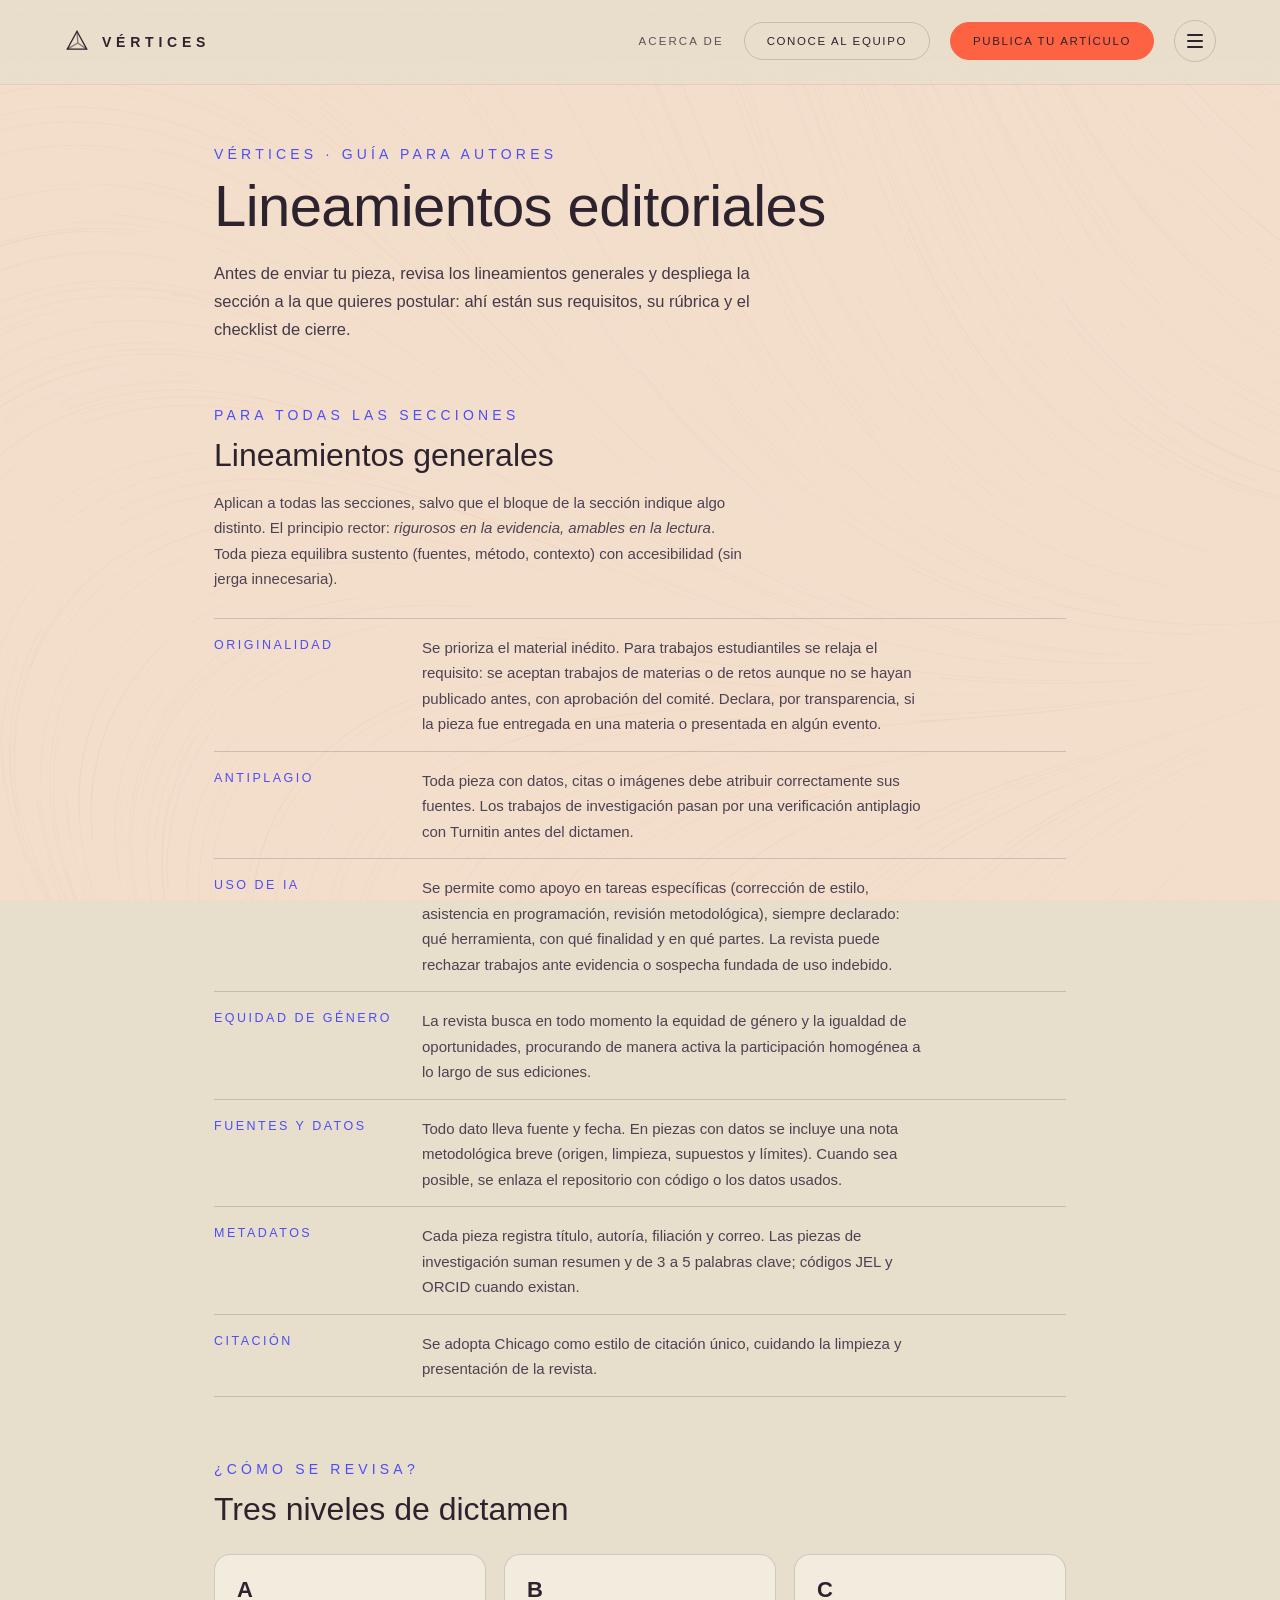
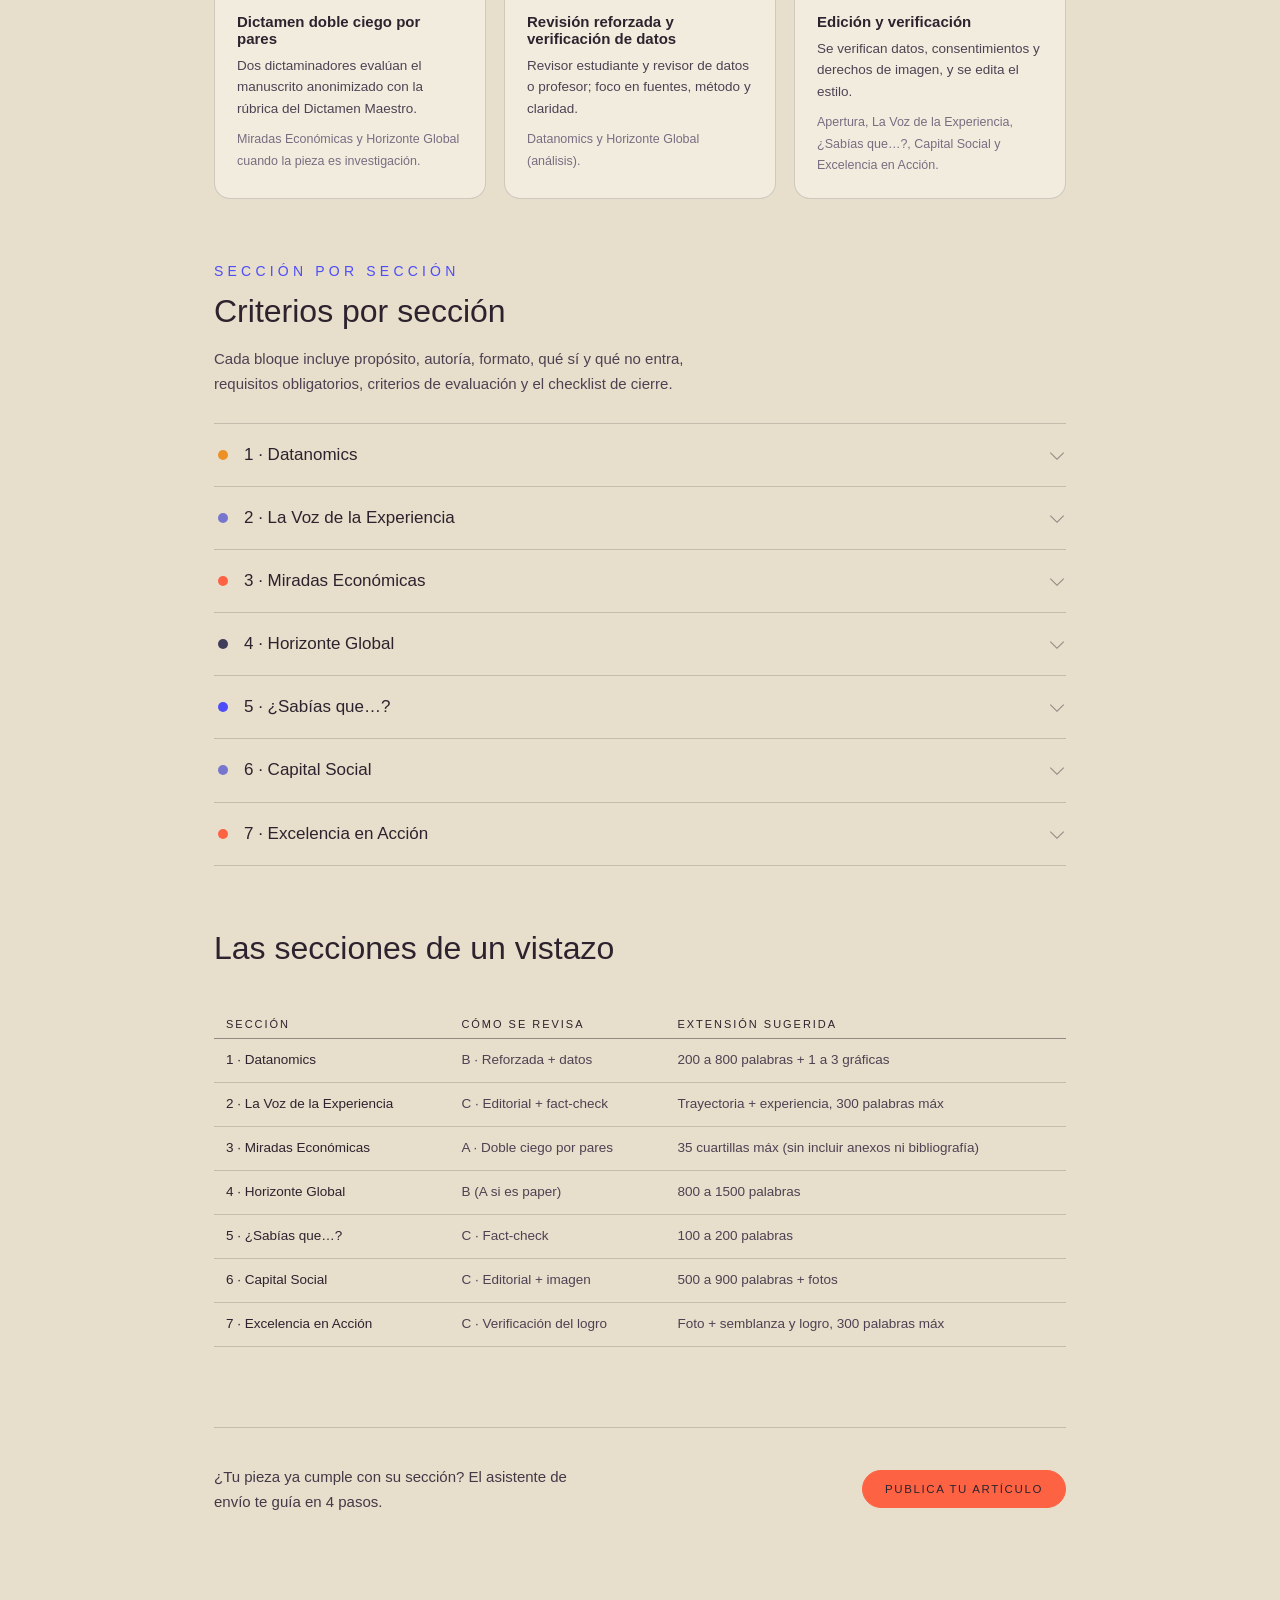
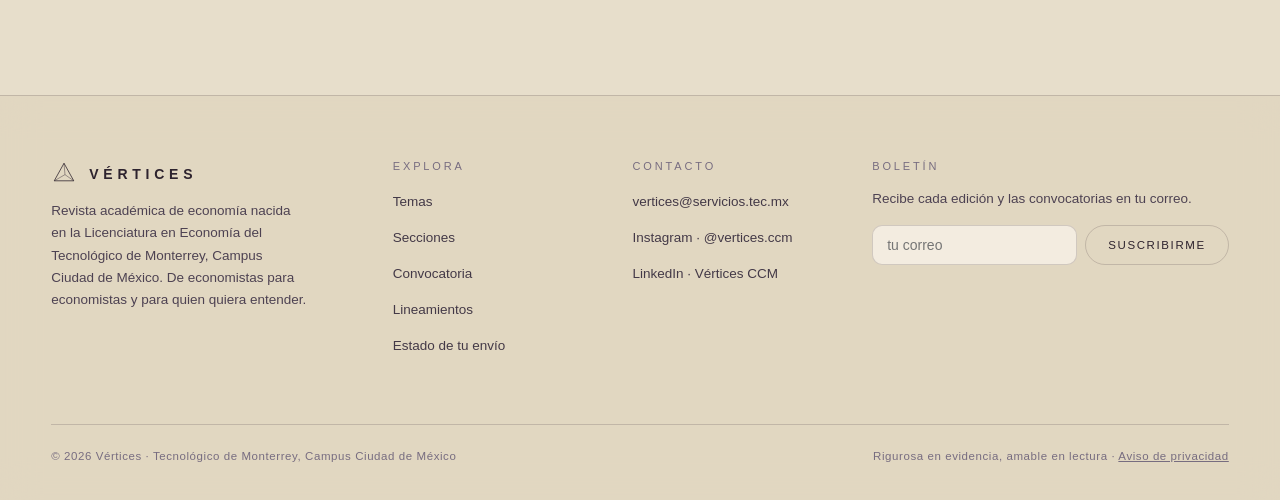
==== commit 3fffb210: "Merge remote-tracking branch 'upstream/main' into version-movil # Conflicts: #	fondo-flujo.js" ====
--- a/lineamientos.html
+++ b/lineamientos.html
@@ -392,7 +392,7 @@
         </summary>
         <div class="cuerpo-sec">
           <p class="dato"><strong>Propósito</strong> Conversar con economistas en activo para aprender cómo se piensa y se trabaja en el mundo real, obtener posturas argumentadas y orientar el desarrollo profesional de la comunidad.</p>
-          <p class="dato"><strong>Formato y extensión</strong> Entrevista presencial, extractos de 100 a 200 palabras.</p>
+          <p class="dato"><strong>Formato y extensión</strong> Entrevista presencial o virtual, se publican diversos extractos. Se solicita al entrevistado enviar una fotografía propia y semblanza de máximo 300 palabras (nombre completo, cargo, años de experiencia y trayectoria).</p>
           <div class="dos-col">
             <div class="si">
               <h4>Qué sí entra</h4>
@@ -433,7 +433,7 @@
         </summary>
         <div class="cuerpo-sec">
           <p class="dato"><strong>Propósito</strong> Difundir investigaciones económicas breves para acercar el conocimiento académico a la comunidad y al público general. Es la sección insignia de investigación y el sello de rigor de la revista.</p>
-          <p class="dato"><strong>Formato y extensión</strong> Paper breve de hasta 5 cuartillas (aprox. 2,000 a 2,500 palabras) + código QR al documento completo. Etiqueta discreta de posgrado en la parte superior derecha cuando aplique. Subsección para investigaciones del extranjero.</p>
+          <p class="dato"><strong>Formato y extensión</strong> Se reciben papers de hasta 35 cuartillas (sin incluir anexos ni bibliografía); de estos, se publica una versión breve de hasta 5 cuartillas (aprox. 2,000 a 2,500 palabras) + código QR al documento completo. Etiqueta discreta de posgrado en la parte superior derecha cuando aplique. Subsección para investigaciones del extranjero.</p>
           <div class="dos-col">
             <div class="si">
               <h4>Qué sí entra</h4>
@@ -636,12 +636,12 @@
         </thead>
         <tbody>
           <tr><td>1 · Datanomics</td><td>B · Reforzada + datos</td><td>200 a 800 palabras + 1 a 3 gráficas</td></tr>
-          <tr><td>2 · La Voz de la Experiencia</td><td>C · Editorial + fact-check</td><td>Extractos de 100 a 200 palabras</td></tr>
-          <tr><td>3 · Miradas Económicas</td><td>A · Doble ciego por pares</td><td>Hasta 5 cuartillas + QR</td></tr>
+          <tr><td>2 · La Voz de la Experiencia</td><td>C · Editorial + fact-check</td><td>Trayectoria + experiencia, 300 palabras máx</td></tr>
+          <tr><td>3 · Miradas Económicas</td><td>A · Doble ciego por pares</td><td>35 cuartillas máx (sin incluir anexos ni bibliografía)</td></tr>
           <tr><td>4 · Horizonte Global</td><td>B (A si es paper)</td><td>800 a 1500 palabras</td></tr>
           <tr><td>5 · ¿Sabías que…?</td><td>C · Fact-check</td><td>100 a 200 palabras</td></tr>
           <tr><td>6 · Capital Social</td><td>C · Editorial + imagen</td><td>500 a 900 palabras + fotos</td></tr>
-          <tr><td>7 · Excelencia en Acción</td><td>C · Verificación del logro</td><td>Cápsula (foto + texto)</td></tr>
+          <tr><td>7 · Excelencia en Acción</td><td>C · Verificación del logro</td><td>Foto + semblanza y logro, 300 palabras máx</td></tr>
         </tbody>
       </table>
     </div>
@@ -711,7 +711,7 @@
 </script>
 
 
-<script src="fondo-flujo.js?v=6" defer></script>
+<script src="fondo-flujo.js?v=6"></script>
 
 <script>
 (() => {
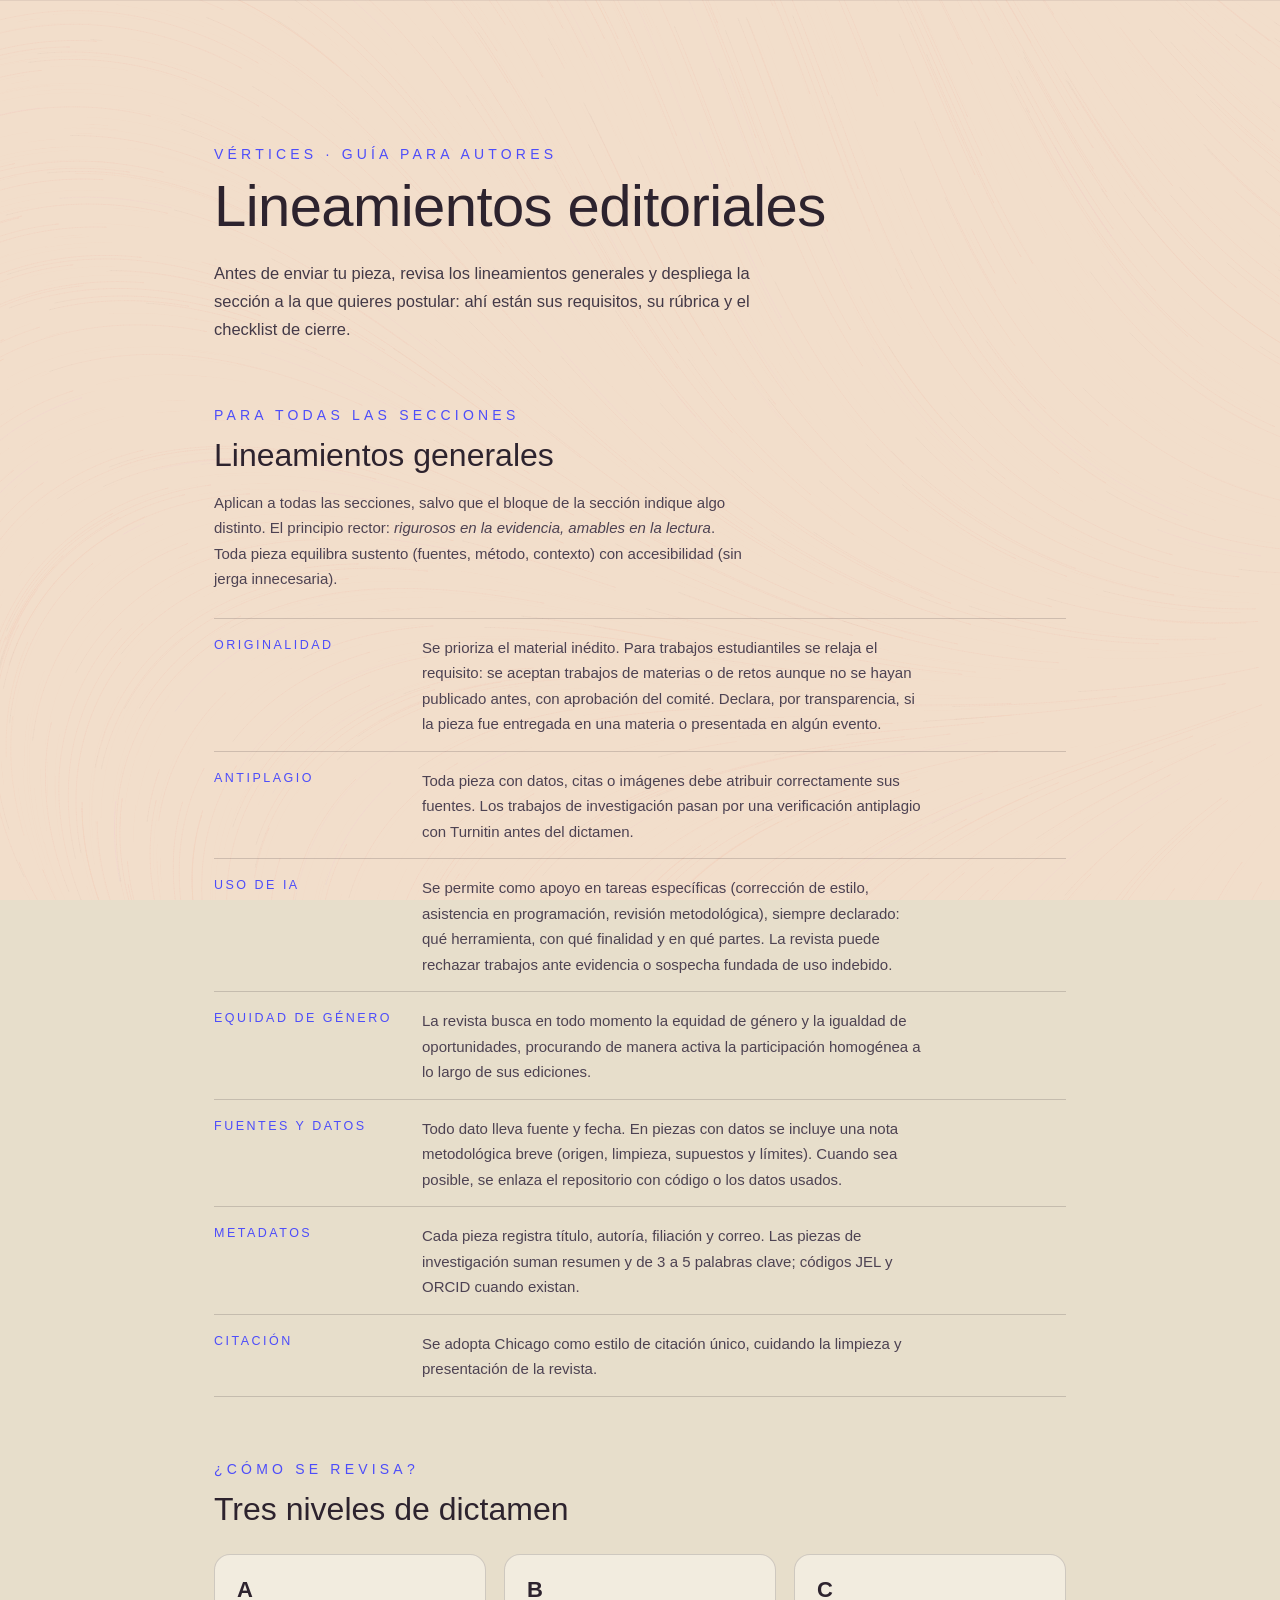
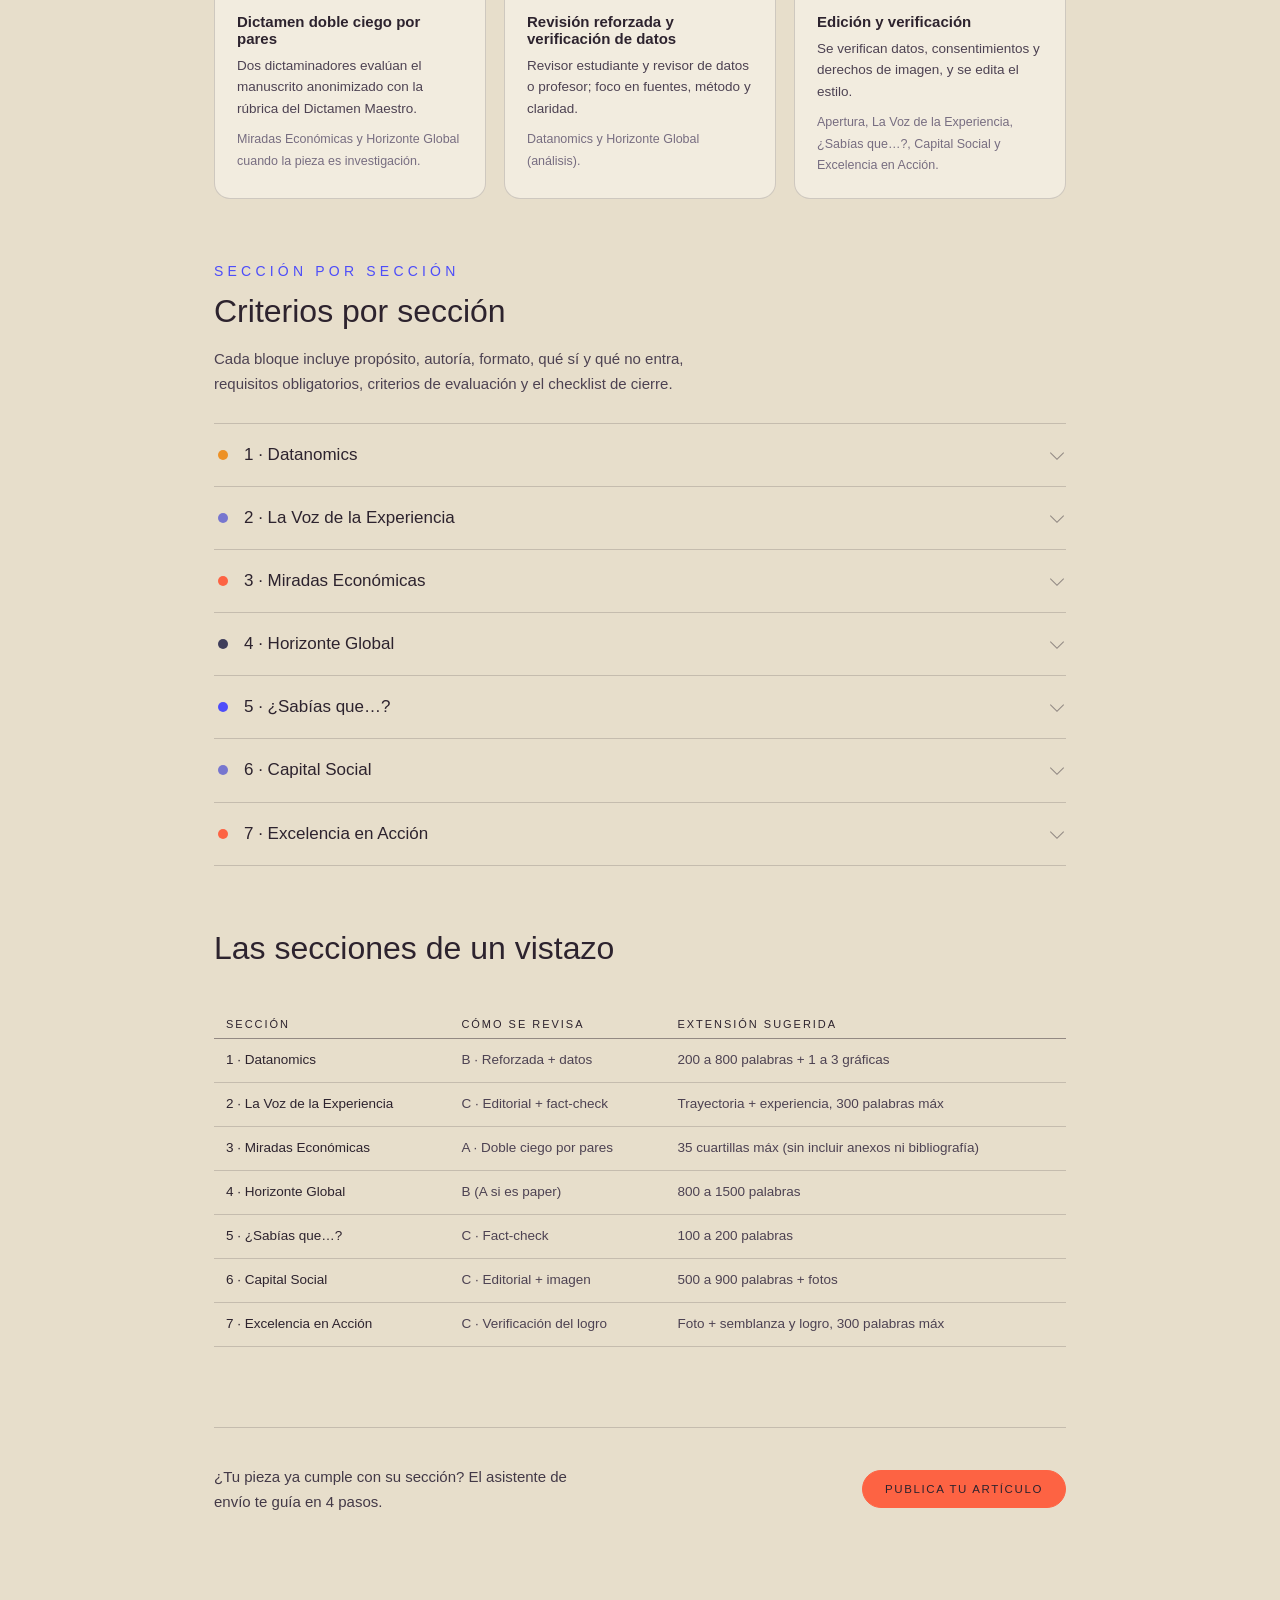
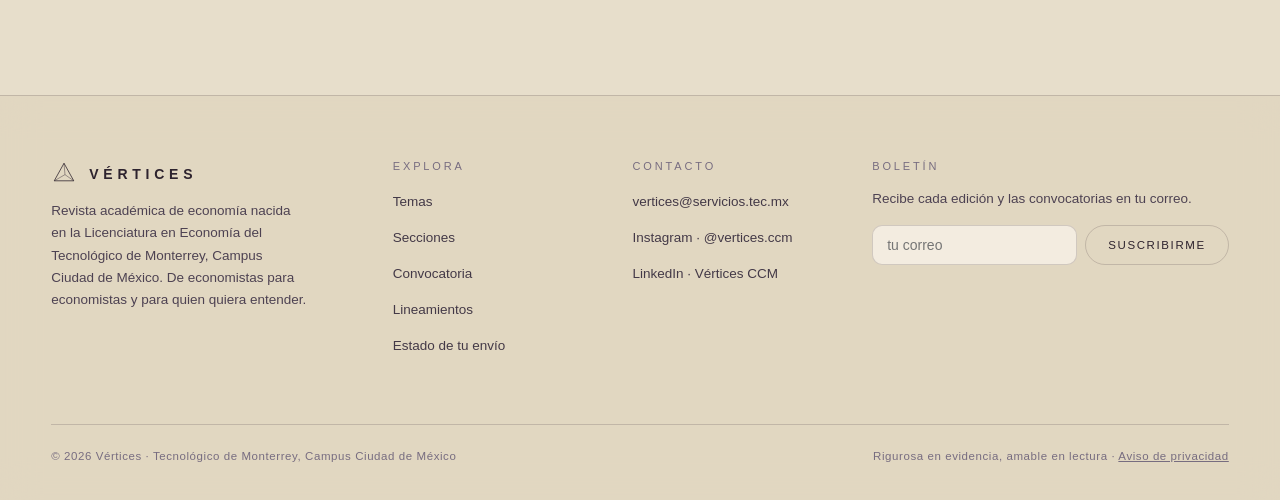
==== commit 84bed33c: "La barra superior entra al bajar y se va al subir La barra APARECE al desplazarse hacia abajo y DESA" ====
--- a/lineamientos.html
+++ b/lineamientos.html
@@ -50,6 +50,12 @@
     background:linear-gradient(rgba(231,222,203,.97), rgba(231,222,203,.8));
     backdrop-filter:blur(14px); -webkit-backdrop-filter:blur(14px);
     box-shadow:0 1px 0 rgba(45,35,46,.08);
+  }
+  /* la barra entra al bajar y se va al subir; lo gobierna barra.js */
+  .marco{ transition:transform .32s cubic-bezier(.4,0,.2,1); }
+  .marco--fuera{ transform:translateY(-100%); }
+  @media (prefers-reduced-motion: reduce){
+    .marco{ transition:none; }
   }
   .marca{ display:flex; align-items:center; gap:12px; text-decoration:none; color:var(--tinta); }
   .emblema{ width:26px; height:26px; color:var(--tinta); }
@@ -727,6 +733,7 @@
 })();
 </script>
 <script src="revelar.js?v=5" defer></script>
+<script src="barra.js?v=1" defer></script>
 <script src="idiomas.js?v=5" defer></script>
 </body>
 </html>
--- a/movil.css
+++ b/movil.css
@@ -46,21 +46,27 @@
 }
 
 /* ------------------------------------------------------------------ *
-   1 · apagar la versión de escritorio
- * ------------------------------------------------------------------ */
-
-/* el lienzo de partículas, sus atmósferas, las cuatro capas fijas del
-   recorrido, el espaciador de 680vh y el riel de progreso no existen aquí.
-   El motor tampoco arranca (index.html lo condiciona a VERTICES_MOVIL), así
-   que esto sólo remata lo que quedó en el marcado. */
-html[data-disp="movil"] canvas#c,
-html[data-disp="movil"] .vineta,
-html[data-disp="movil"] #velo,
-html[data-disp="movil"] .capa,
-html[data-disp="movil"] #recorrido,
-html[data-disp="movil"] #fichaSeccion,
-html[data-disp="movil"] .riel{
-  display:none !important;
+   1 · el recorrido, también en el teléfono
+ * ------------------------------------------------------------------ */
+
+/* Aquí ya no se apaga nada. El lienzo, las cuatro capas, el velo, el
+   espaciador de 680vh y el riel funcionan igual que en escritorio; lo que
+   sigue sólo los reacomoda para una pantalla angosta y alta.
+
+   La única pieza que se retira es la ficha flotante de las secciones: vive
+   del hover, que en un teléfono no existe. Su descripción no se pierde,
+   se muda a la cabecera de la hoja de artículos (ver index.html). */
+
+html[data-disp="movil"] #fichaSeccion{ display:none !important; }
+
+/* el riel se va abajo y deja de ocupar el margen; el hueco al final del
+   documento ya no hace falta porque en el portal el riel se esconde solo */
+html[data-disp="movil"] body{ padding-bottom:0; }
+
+/* la descripción que la ficha flotante enseñaba al pasar el cursor, ahora
+   bajo el título de la hoja de artículos */
+html[data-disp="movil"] .panel-desc{
+  margin:8px 0 0; font-size:13px; line-height:1.55; color:var(--m-texto);
 }
 
 /* ------------------------------------------------------------------ *
@@ -108,196 +114,99 @@
 html[data-disp="movil"] #selIdiomaWrap{ padding:9px 11px; }
 
 /* ------------------------------------------------------------------ *
-   3 · portada de teléfono
- * ------------------------------------------------------------------ */
-
-html[data-disp="movil"] #movil{
-  position:relative; z-index:20;
-  display:block;
-}
-
-html[data-disp="movil"] .m-seccion{
-  padding:44px var(--m-lado) 8px;
-  scroll-margin-top:72px;
-}
-
-/* --- portada --- */
-html[data-disp="movil"] .m-portada{
-  position:relative;
-  min-height:100vh;
-  min-height:100dvh;
-  display:flex; flex-direction:column; justify-content:center;
-  gap:26px;
-  padding:calc(84px + env(safe-area-inset-top, 0px)) var(--m-lado) 40px;
-  scroll-margin-top:0;
-}
-html[data-disp="movil"] .m-palabra{
-  margin:0;
-  font:500 clamp(52px, 20vw, 96px)/.98 var(--m-f-titulo);
-  letter-spacing:-.03em; color:var(--m-tinta);
-}
-html[data-disp="movil"] .m-lema{
-  margin:0; max-width:22ch;
-  font:400 16px/1.5 var(--m-f-sub); letter-spacing:.02em; color:var(--m-hueso);
-}
-html[data-disp="movil"] .m-regla{
-  width:56px; height:1px; background:var(--m-linea-fuerte);
-  transform-origin:left center;
-}
-/* la etiqueta institucional y el bloque de edición vienen del marcado de
-   escritorio (capa 1), sólo cambian de sitio y de escala */
-html[data-disp="movil"] .m-portada .hero-etq{
-  font-size:12.5px; line-height:1.6; color:var(--m-hueso);
-}
-html[data-disp="movil"] .m-portada .hero-etq span{ font-size:11.5px; }
-html[data-disp="movil"] .m-portada .hero-edicion{ text-align:left; }
-html[data-disp="movil"] .m-portada .hero-edicion p{ margin-bottom:14px; }
-html[data-disp="movil"] .m-acciones{
-  display:flex; flex-direction:column; gap:10px;
-}
-html[data-disp="movil"] .m-acciones .boton{
-  width:100%; text-align:center; padding:16px 20px; font-size:12px;
-}
-
-/* la aparición: el mismo orden de lectura, escalonado. Sin scroll de por
-   medio, así que corre una sola vez al cargar */
-@media (prefers-reduced-motion: no-preference){
-  html[data-disp="movil"] .m-portada > *{
-    opacity:0; animation:m-entra .75s cubic-bezier(.22,.7,.28,1) forwards;
-  }
-  html[data-disp="movil"] .m-portada > :nth-child(1){ animation-delay:.05s; }
-  html[data-disp="movil"] .m-portada > :nth-child(2){ animation-delay:.16s; }
-  html[data-disp="movil"] .m-portada > :nth-child(3){ animation-delay:.26s; }
-  html[data-disp="movil"] .m-portada > :nth-child(4){ animation-delay:.36s; }
-  html[data-disp="movil"] .m-portada > :nth-child(5){ animation-delay:.46s; }
-  html[data-disp="movil"] .m-portada > :nth-child(6){ animation-delay:.56s; }
-  html[data-disp="movil"] .m-regla{ animation-name:m-regla; }
-}
-@keyframes m-entra{
-  from{ opacity:0; transform:translateY(14px); }
-  to{ opacity:1; transform:none; }
-}
-@keyframes m-regla{
-  from{ opacity:0; transform:scaleX(0); }
-  to{ opacity:1; transform:none; }
-}
-
-/* --- encabezados de sección --- */
-html[data-disp="movil"] .m-seccion .ceja{
-  margin:0 0 10px; font:400 11.5px var(--m-f-sub); letter-spacing:.26em;
-  text-transform:uppercase; color:var(--m-indigo);
-}
-html[data-disp="movil"] .m-seccion .titulo{
-  margin:0 0 12px; font:500 clamp(28px,8vw,36px)/1.08 var(--m-f-titulo);
-  color:var(--m-tinta); letter-spacing:-.015em;
-}
-html[data-disp="movil"] .m-seccion .bajada{
-  margin:0 0 22px; max-width:none; font-size:14.5px; line-height:1.6;
-  color:var(--m-texto);
-}
-/* los bloques vienen de las capas de escritorio, que los posicionaban en
-   absoluto sobre el lienzo; aquí fluyen */
-html[data-disp="movil"] .m-seccion .temas-bloque,
-html[data-disp="movil"] .m-seccion .secciones-bloque,
-html[data-disp="movil"] .m-seccion .cierre-bloque{
-  position:static; transform:none; inset:auto;
-  width:auto; max-width:none; padding:0;
-  border:0; border-radius:0; background:none;
-  backdrop-filter:none; -webkit-backdrop-filter:none;
-  text-align:left;
-}
-
-/* --- 27 temas como fichas --- */
-html[data-disp="movil"] .m-temas{
-  display:grid; grid-template-columns:1fr 1fr; gap:8px;
-  margin:0 0 18px; padding:0; list-style:none;
-}
-html[data-disp="movil"] .m-tema{
-  display:flex; flex-direction:column; justify-content:space-between; gap:10px;
-  width:100%; min-height:68px; text-align:left; cursor:pointer;
-  padding:12px 13px; border:1px solid var(--m-linea); border-radius:14px;
-  background:var(--m-vidrio); color:var(--m-tinta);
-  font:500 13px/1.25 var(--m-f-ui); letter-spacing:-.005em;
-  -webkit-tap-highlight-color:transparent;
-  transition:border-color .2s, background .2s, transform .12s;
-}
-html[data-disp="movil"] .m-tema:active{
-  transform:scale(.975); border-color:var(--m-linea-fuerte);
-  background:rgba(252,248,240,.85);
-}
-/* cuántos artículos hay, en cifra: cabe en la ficha y no depende del idioma */
-html[data-disp="movil"] .m-tema .m-cuenta{
-  align-self:flex-end;
-  min-width:22px; padding:2px 7px; border-radius:99px;
-  font:500 10.5px/1.6 var(--m-f-sub); letter-spacing:.02em; text-align:center;
-  color:#f8f2ec; background:var(--m-indigo-claro);
-}
-/* un tema todavía sin artículos se ve, pero se ve distinto: es una invitación */
-html[data-disp="movil"] .m-tema[data-vacio="si"]{ background:rgba(252,248,240,.34); }
-html[data-disp="movil"] .m-tema[data-vacio="si"] .m-cuenta{
-  color:var(--m-gris); background:none;
-  border:1px solid var(--m-linea); padding:1px 6px;
-}
-html[data-disp="movil"] .m-temas + .boton{
-  display:block; width:100%; text-align:center; padding:15px 20px;
-}
-
-/* --- 8 secciones como acordeón --- */
-html[data-disp="movil"] .m-secs{
-  margin:0 0 26px; border-top:1px solid var(--m-linea);
-}
-html[data-disp="movil"] .m-sec{ border-bottom:1px solid var(--m-linea); }
-html[data-disp="movil"] .m-sec > summary{
-  display:flex; align-items:center; gap:13px;
-  padding:17px 2px; cursor:pointer; list-style:none;
-  -webkit-tap-highlight-color:transparent;
-}
-html[data-disp="movil"] .m-sec > summary::-webkit-details-marker{ display:none; }
-html[data-disp="movil"] .m-sec .m-punto{
-  width:9px; height:9px; border-radius:50%; flex:none;
-}
-html[data-disp="movil"] .m-sec .m-nombre{
-  flex:1; font:500 16px/1.3 var(--m-f-titulo); color:var(--m-tinta);
-}
-html[data-disp="movil"] .m-sec .m-flecha{
-  flex:none; width:9px; height:9px; margin-top:-4px;
-  border-right:1.4px solid var(--m-linea-fuerte);
-  border-bottom:1.4px solid var(--m-linea-fuerte);
-  transform:rotate(45deg); transition:transform .25s, margin .25s;
-}
-html[data-disp="movil"] .m-sec[open] .m-flecha{ transform:rotate(225deg); margin-top:4px; }
-html[data-disp="movil"] .m-sec .m-cuerpo{ padding:0 2px 20px 22px; }
-html[data-disp="movil"] .m-sec .m-desc{
-  margin:0 0 16px; font-size:14px; line-height:1.6; color:var(--m-texto);
-}
-html[data-disp="movil"] .m-sec .boton{ width:100%; text-align:center; padding:14px 18px; }
-
-/* --- destacados: el carrusel del marcado de escritorio, a lo ancho --- */
-html[data-disp="movil"] .m-seccion .carrusel-zona{
-  position:static; transform:none; width:auto; margin:0 calc(var(--m-lado) * -1);
-}
-html[data-disp="movil"] .m-seccion .carrusel-cab{
-  padding:0 var(--m-lado); margin-bottom:14px;
-}
-/* las flechas son de ratón: con el dedo se arrastra */
-html[data-disp="movil"] .m-seccion .flechas{ display:none; }
-html[data-disp="movil"] .m-seccion .carrusel{
-  gap:12px; padding:2px var(--m-lado) 6px;
-  scroll-padding-left:var(--m-lado);
-  -webkit-overflow-scrolling:touch; overscroll-behavior-x:contain;
-}
-html[data-disp="movil"] .m-seccion .tarjeta{
-  flex-basis:min(78vw, 300px); padding:18px 20px 16px;
-}
-
-/* --- cierre --- */
-html[data-disp="movil"] .m-cierre{ padding-bottom:34px; }
-html[data-disp="movil"] .m-cierre .titulo{ font-size:clamp(25px,7vw,32px); }
-html[data-disp="movil"] .m-cierre .cierre-acciones{
-  flex-direction:column; gap:10px; justify-content:stretch;
-}
-html[data-disp="movil"] .m-cierre .cierre-acciones .boton{
-  width:100%; text-align:center; padding:16px 20px;
+   3 · las capas del recorrido, en vertical
+ * ------------------------------------------------------------------ */
+
+/* Las cuatro capas son superposiciones fijas sobre el lienzo, con sus
+   bloques en posición absoluta. En escritorio se reparten los márgenes: el
+   texto a un lado, la constelación al otro. En un teléfono no hay "al
+   lado", así que el texto se va arriba, el motor se queda con el centro y
+   la mitad de abajo —donde el pulgar no lo tapa— y lo que cerraba la
+   pantalla (el pie del hero, el carrusel) se apoya sobre la barra. */
+
+/* --- tipografía compartida de las capas --- */
+html[data-disp="movil"] .capa .ceja{
+  margin:0 0 8px; font-size:11px; letter-spacing:.26em;
+}
+html[data-disp="movil"] .capa .titulo{
+  margin:0 0 10px; font-size:clamp(26px, 7.6vw, 34px); line-height:1.06;
+}
+html[data-disp="movil"] .capa .bajada{
+  margin:0 0 14px; max-width:none; font-size:14px; line-height:1.55;
+}
+
+/* --- capa 1: portada --- */
+/* en escritorio la etiqueta institucional y el bloque de edición van a los
+   dos extremos de una fila; aquí se apilan y se apoyan sobre la barra */
+html[data-disp="movil"] .hero-abajo{
+  left:var(--m-lado); right:var(--m-lado);
+  bottom:calc(var(--m-barra) + 14px);
+  flex-direction:column; align-items:flex-start; gap:15px;
+}
+html[data-disp="movil"] .hero-etq{ font-size:12px; line-height:1.6; }
+html[data-disp="movil"] .hero-etq span{ font-size:11px; }
+html[data-disp="movil"] .hero-edicion{ text-align:left; }
+html[data-disp="movil"] .hero-edicion p{ margin-bottom:12px; }
+/* la pista de scroll vive a 110px del borde, que es justo donde ahora
+   empieza el bloque apilado: se sube por encima de él */
+html[data-disp="movil"] .pista{
+  bottom:calc(var(--m-barra) + 150px);
+  text-align:center; /* cabe en dos renglones y el segundo se iba a la izquierda */
+}
+
+/* --- capa 2: los 27 temas --- */
+/* la tarjeta de vidrio se queda: separa el texto de la constelación que
+   late detrás, que sin ella se leería sobre los nodos */
+html[data-disp="movil"] .temas-bloque{
+  top:calc(60px + env(safe-area-inset-top, 0px));
+  left:var(--m-lado); right:var(--m-lado); max-width:none;
+  padding:16px 17px 14px; border-radius:15px;
+}
+html[data-disp="movil"] .temas-bloque .boton{
+  display:block; width:100%; text-align:center; padding:13px 18px; font-size:11.5px;
+}
+html[data-disp="movil"] .temas-pie{
+  right:var(--m-lado); left:var(--m-lado);
+  bottom:calc(var(--m-barra) + 12px);
+  text-align:center; font-size:10px; letter-spacing:.2em;
+}
+
+/* --- capa 3: las 8 secciones --- */
+html[data-disp="movil"] .secciones-bloque{
+  top:calc(62px + env(safe-area-inset-top, 0px));
+  left:var(--m-lado); right:var(--m-lado);
+  width:auto; transform:none;
+}
+
+/* el carrusel de destacados se apoya sobre la barra y las tarjetas se
+   estrechan para que se asome la siguiente: así se nota que hay más */
+html[data-disp="movil"] .carrusel-zona{
+  left:0; right:0; transform:none; width:auto;
+  bottom:calc(var(--m-barra) + 10px);
+  padding:0 var(--m-lado);
+}
+html[data-disp="movil"] .carrusel-cab{ margin-bottom:9px; }
+html[data-disp="movil"] .flechas{ display:none; }
+html[data-disp="movil"] .carrusel{
+  gap:11px; margin:0 calc(var(--m-lado) * -1); padding:0 var(--m-lado) 4px;
+  -webkit-overflow-scrolling:touch;
+}
+html[data-disp="movil"] .tarjeta{
+  flex-basis:min(252px, 76vw); padding:15px 17px 14px; border-radius:13px;
+}
+html[data-disp="movil"] .tarjeta h4{ font-size:15px; }
+html[data-disp="movil"] .tarjeta p{ font-size:11.5px; }
+
+/* --- capa 4: cierre --- */
+html[data-disp="movil"] .cierre-bloque{
+  left:var(--m-lado); right:var(--m-lado);
+  bottom:calc(var(--m-barra) + 26px);
+  width:auto; transform:none;
+}
+html[data-disp="movil"] .cierre-bloque .titulo{ font-size:clamp(25px, 7.2vw, 32px); }
+html[data-disp="movil"] .cierre-acciones{ flex-direction:column; gap:10px; }
+html[data-disp="movil"] .cierre-acciones .boton{
+  width:100%; text-align:center; padding:15px 20px;
 }
 
 /* ------------------------------------------------------------------ *
@@ -482,35 +391,57 @@
 html[data-disp="movil"] body.panel-abierto{ overflow:hidden; }
 
 /* ------------------------------------------------------------------ *
-   7 · barra de pestañas
- * ------------------------------------------------------------------ */
-
-html[data-disp="movil"] .m-tabs{
-  position:fixed; left:0; right:0; bottom:0; z-index:60;
-  display:grid; grid-template-columns:repeat(4,1fr);
+   7 · el riel de progreso, convertido en barra inferior
+ * ------------------------------------------------------------------ */
+
+/* En escritorio el riel es una columna discreta en el margen derecho, con
+   los nombres escondidos hasta que el cursor pasa. En un teléfono no hay
+   margen que gastar ni cursor que pase, así que se acuesta abajo, se
+   reparte en cuatro y enseña siempre los nombres. Es el mismo marcado y
+   los mismos destinos: no se construye una barra nueva. */
+
+html[data-disp="movil"] .riel{
+  /* la hoja de escritorio esconde el riel bajo 980px (es un adorno de
+     márgenes anchos). En teléfono no se esconde: se reencarna en la barra,
+     así que hay que devolverle el display explícitamente. */
+  display:flex;
+  left:0; right:0; bottom:0; top:auto; transform:none;
+  z-index:60; flex-direction:row; align-items:stretch; gap:0;
   padding-bottom:env(safe-area-inset-bottom, 0px);
   background:rgba(231,222,203,.95);
   backdrop-filter:blur(16px); -webkit-backdrop-filter:blur(16px);
   border-top:1px solid var(--m-linea);
 }
-html[data-disp="movil"] .m-tab{
-  display:flex; flex-direction:column; align-items:center; gap:5px;
-  padding:9px 4px 8px; background:none; border:0; cursor:pointer;
-  color:var(--m-gris); text-decoration:none;
-  font:500 9.5px var(--m-f-ui); letter-spacing:.11em; text-transform:uppercase;
+html[data-disp="movil"] .riel button{
+  flex:1; flex-direction:column; align-items:center; gap:6px;
+  padding:10px 4px 9px; color:var(--m-gris);
+  font:500 9.5px var(--m-f-ui); letter-spacing:.11em;
   -webkit-tap-highlight-color:transparent;
-  transition:color .2s;
-}
-html[data-disp="movil"] .m-tab svg{
-  width:21px; height:21px; fill:none; stroke:currentColor; stroke-width:1.5;
+}
+/* En escritorio el punto es un lunar de 7px que sólo marca posición. Abajo,
+   como pestaña, un punto no dice nada: movil.js le mete un icono dentro y el
+   lunar pasa a ser su caja. Por eso el activo deja de marcarse rellenando el
+   punto —rellenaría el icono entero— y se marca por color, como una pestaña. */
+html[data-disp="movil"] .riel button i{
+  display:block; width:21px; height:21px;
+  border:0; border-radius:0; background:none; transform:none;
+}
+html[data-disp="movil"] .riel button i svg{
+  display:block; width:21px; height:21px;
+  fill:none; stroke:currentColor; stroke-width:1.5;
   stroke-linecap:round; stroke-linejoin:round;
 }
-html[data-disp="movil"] .m-tab[aria-current="true"]{ color:var(--m-tinta); }
-html[data-disp="movil"] .m-tab.m-tab--cta{ color:var(--m-coral); }
-html[data-disp="movil"] .m-tab:active{ color:var(--m-tinta); }
+html[data-disp="movil"] .riel button span{ opacity:1; }
+html[data-disp="movil"] .riel button.activo,
+html[data-disp="movil"] .riel button.activo span{ color:var(--m-tinta); }
+html[data-disp="movil"] .riel button.activo i{
+  background:none; border:0; transform:none;
+}
+/* el último lleva a publicar: es la acción de la barra, no una parada más */
+html[data-disp="movil"] .riel button.riel--cta{ color:var(--m-coral); }
 
 /* con la hoja de artículos arriba, la barra estorba */
-html[data-disp="movil"] body.panel-abierto .m-tabs{
+html[data-disp="movil"] body.panel-abierto .riel{
   opacity:0; pointer-events:none; transition:opacity .2s;
 }
 
@@ -518,39 +449,39 @@
    7b · la versión de teléfono no es un solo tamaño
  * ------------------------------------------------------------------ */
 
-/* Teléfono acostado: 390px de alto y la portada a pantalla completa dejaba
-   los botones fuera de cuadro. Aquí la portada deja de medir una pantalla y
-   se compacta; el ancho sobra, así que las acciones se ponen en fila. */
+/* Teléfono acostado: 390px de alto. El recorrido cabe —es scroll, no
+   maqueta— pero los bloques de texto de las capas se comen la pantalla y
+   dejan al motor sin sitio. Se achican y se pegan a los bordes. */
 @media (max-height:560px){
-  html[data-disp="movil"] .m-portada{
-    min-height:auto; gap:14px;
-    padding-top:calc(72px + env(safe-area-inset-top, 0px)); padding-bottom:26px;
-  }
-  html[data-disp="movil"] .m-palabra{ font-size:clamp(38px, 13vh, 62px); }
-  html[data-disp="movil"] .m-lema{ font-size:14.5px; }
-  html[data-disp="movil"] .m-regla{ width:44px; }
-  html[data-disp="movil"] .m-acciones{ flex-direction:row; flex-wrap:wrap; }
-  html[data-disp="movil"] .m-acciones .boton{ width:auto; }
-}
-
-/* Pantallas anchas que siguen siendo táctiles (tableta en vertical, teléfono
-   acostado): las mismas piezas, pero aprovechando el ancho en vez de estirar
-   dos columnas gigantes y renglones de 90 caracteres. */
+  html[data-disp="movil"] .capa .titulo{ font-size:clamp(21px, 5.4vh, 27px); margin-bottom:7px; }
+  html[data-disp="movil"] .capa .ceja{ margin-bottom:5px; }
+  html[data-disp="movil"] .capa .bajada{ font-size:12.5px; margin-bottom:9px; }
+  html[data-disp="movil"] .temas-bloque{ top:52px; padding:11px 13px 10px; }
+  html[data-disp="movil"] .secciones-bloque{ top:52px; }
+  html[data-disp="movil"] .hero-abajo{ flex-direction:row; align-items:flex-end; gap:18px; }
+  html[data-disp="movil"] .cierre-acciones{ flex-direction:row; }
+  html[data-disp="movil"] .cierre-acciones .boton{ width:auto; }
+  html[data-disp="movil"] .carrusel-zona{ display:none; }
+  html[data-disp="movil"] .pista{ display:none; }
+}
+
+/* Pantallas anchas que siguen siendo táctiles (tableta en vertical): las
+   mismas piezas, pero aprovechando el ancho en vez de estirar renglones de
+   90 caracteres. */
 @media (min-width:600px){
   html[data-disp="movil"]{ --m-lado:34px; }
-  html[data-disp="movil"] .m-seccion,
   html[data-disp="movil"] .portal-seccion{
     max-width:760px; margin-left:auto; margin-right:auto;
   }
-  html[data-disp="movil"] .m-portada{ max-width:760px; margin:0 auto; }
-  html[data-disp="movil"] .m-temas{
-    grid-template-columns:repeat(auto-fill, minmax(178px, 1fr));
+  html[data-disp="movil"] .temas-bloque{ left:auto; width:min(430px, 46vw); }
+  html[data-disp="movil"] .secciones-bloque,
+  html[data-disp="movil"] .cierre-bloque{
+    left:50%; right:auto; width:min(680px, 88vw); transform:translateX(-50%);
   }
-  html[data-disp="movil"] .m-seccion .bajada,
   html[data-disp="movil"] .portal-intro .bajada{ max-width:62ch; }
   html[data-disp="movil"] .fila2{ grid-template-columns:1fr 1fr; }
-  html[data-disp="movil"] .m-acciones{ flex-direction:row; }
-  html[data-disp="movil"] .m-acciones .boton{ width:auto; }
+  html[data-disp="movil"] .cierre-acciones{ flex-direction:row; justify-content:center; }
+  html[data-disp="movil"] .cierre-acciones .boton{ width:auto; }
   html[data-disp="movil"] .wiz-acciones{
     flex-direction:row; justify-content:space-between; align-items:center;
   }
@@ -627,9 +558,6 @@
 html[data-disp="movil"] div.cierre p{ max-width:none; }
 html[data-disp="movil"] div.cierre .boton{ width:100%; text-align:center; padding:16px 20px; }
 
-/* las satélites no tienen barra de pestañas: sólo la portada la monta */
-html[data-disp="movil"] body:not(:has(.m-tabs)){ padding-bottom:0; }
-
 /* equipo-ds.html no tiene barra fija: centra su tarjeta y no necesita hueco */
 html[data-disp="movil"] body:not(:has(.marco)) main:not([id]){
   padding-top:var(--m-lado); padding-bottom:var(--m-lado);
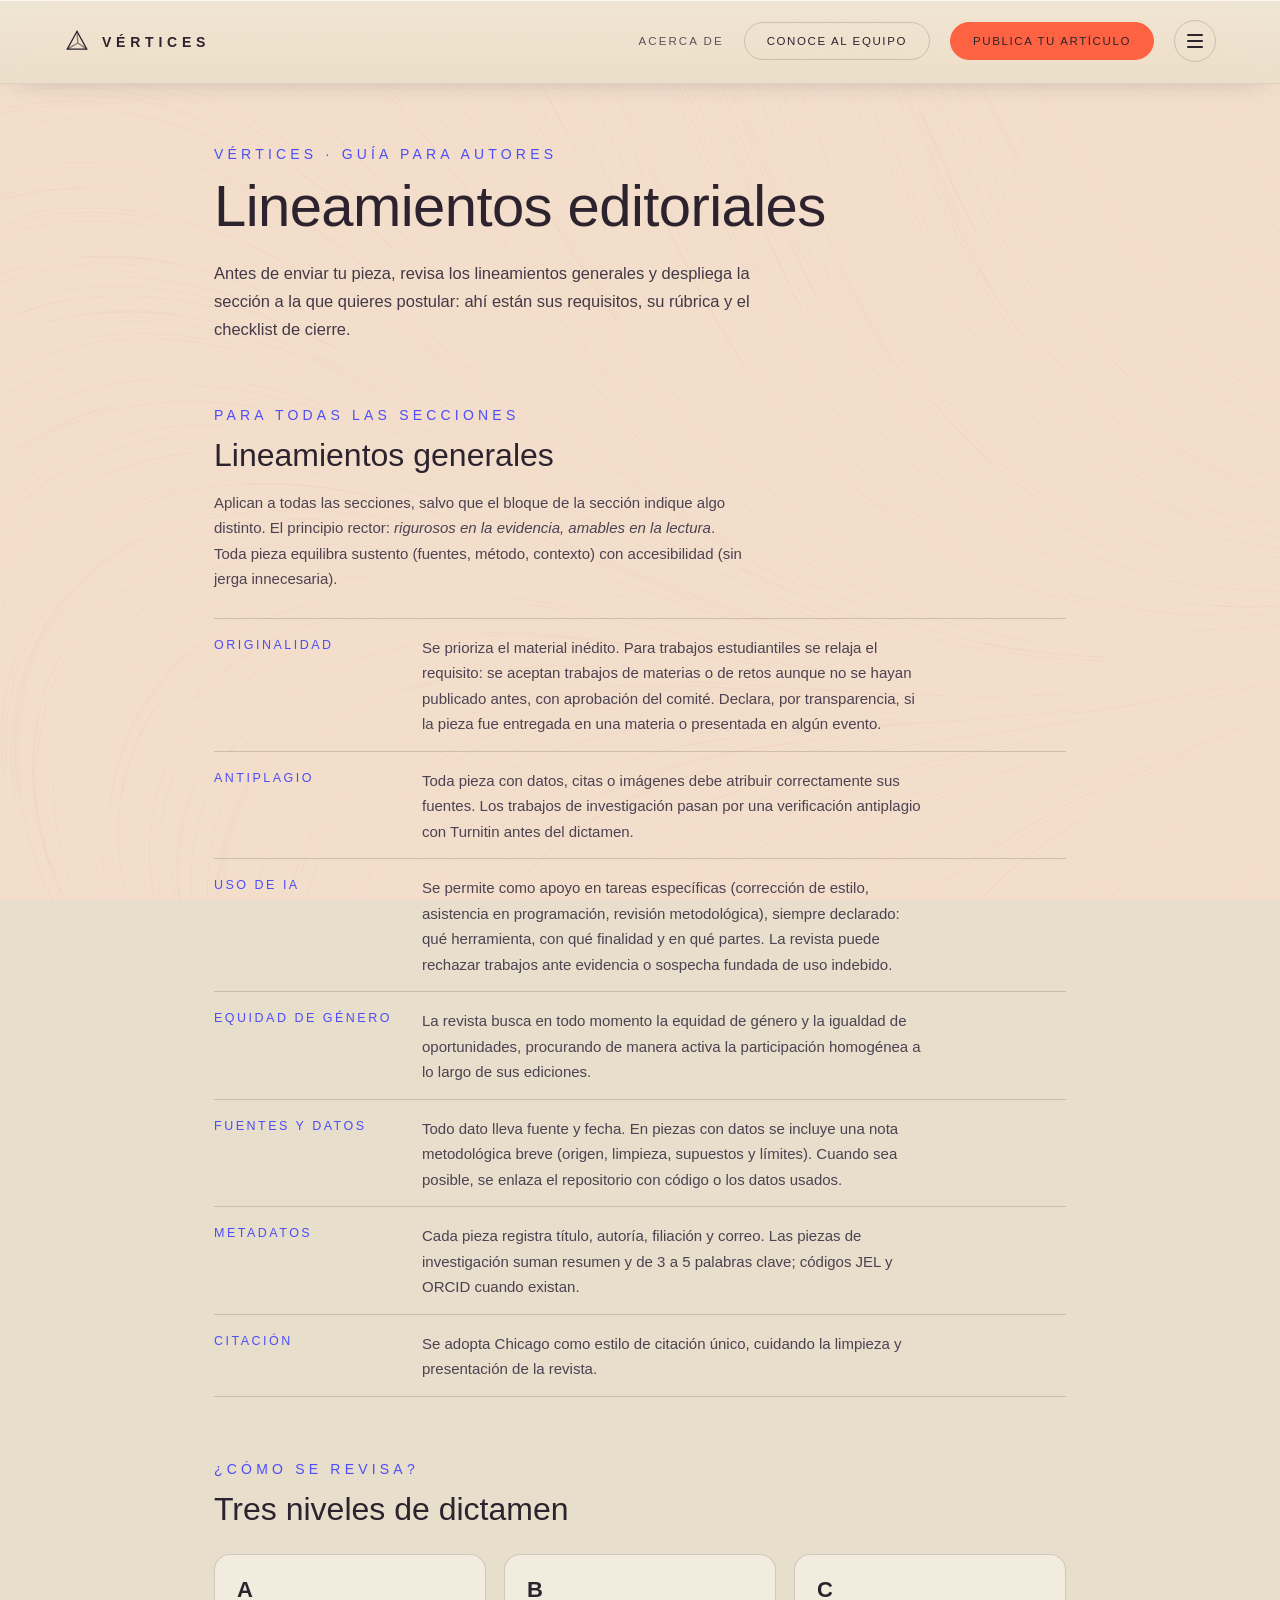
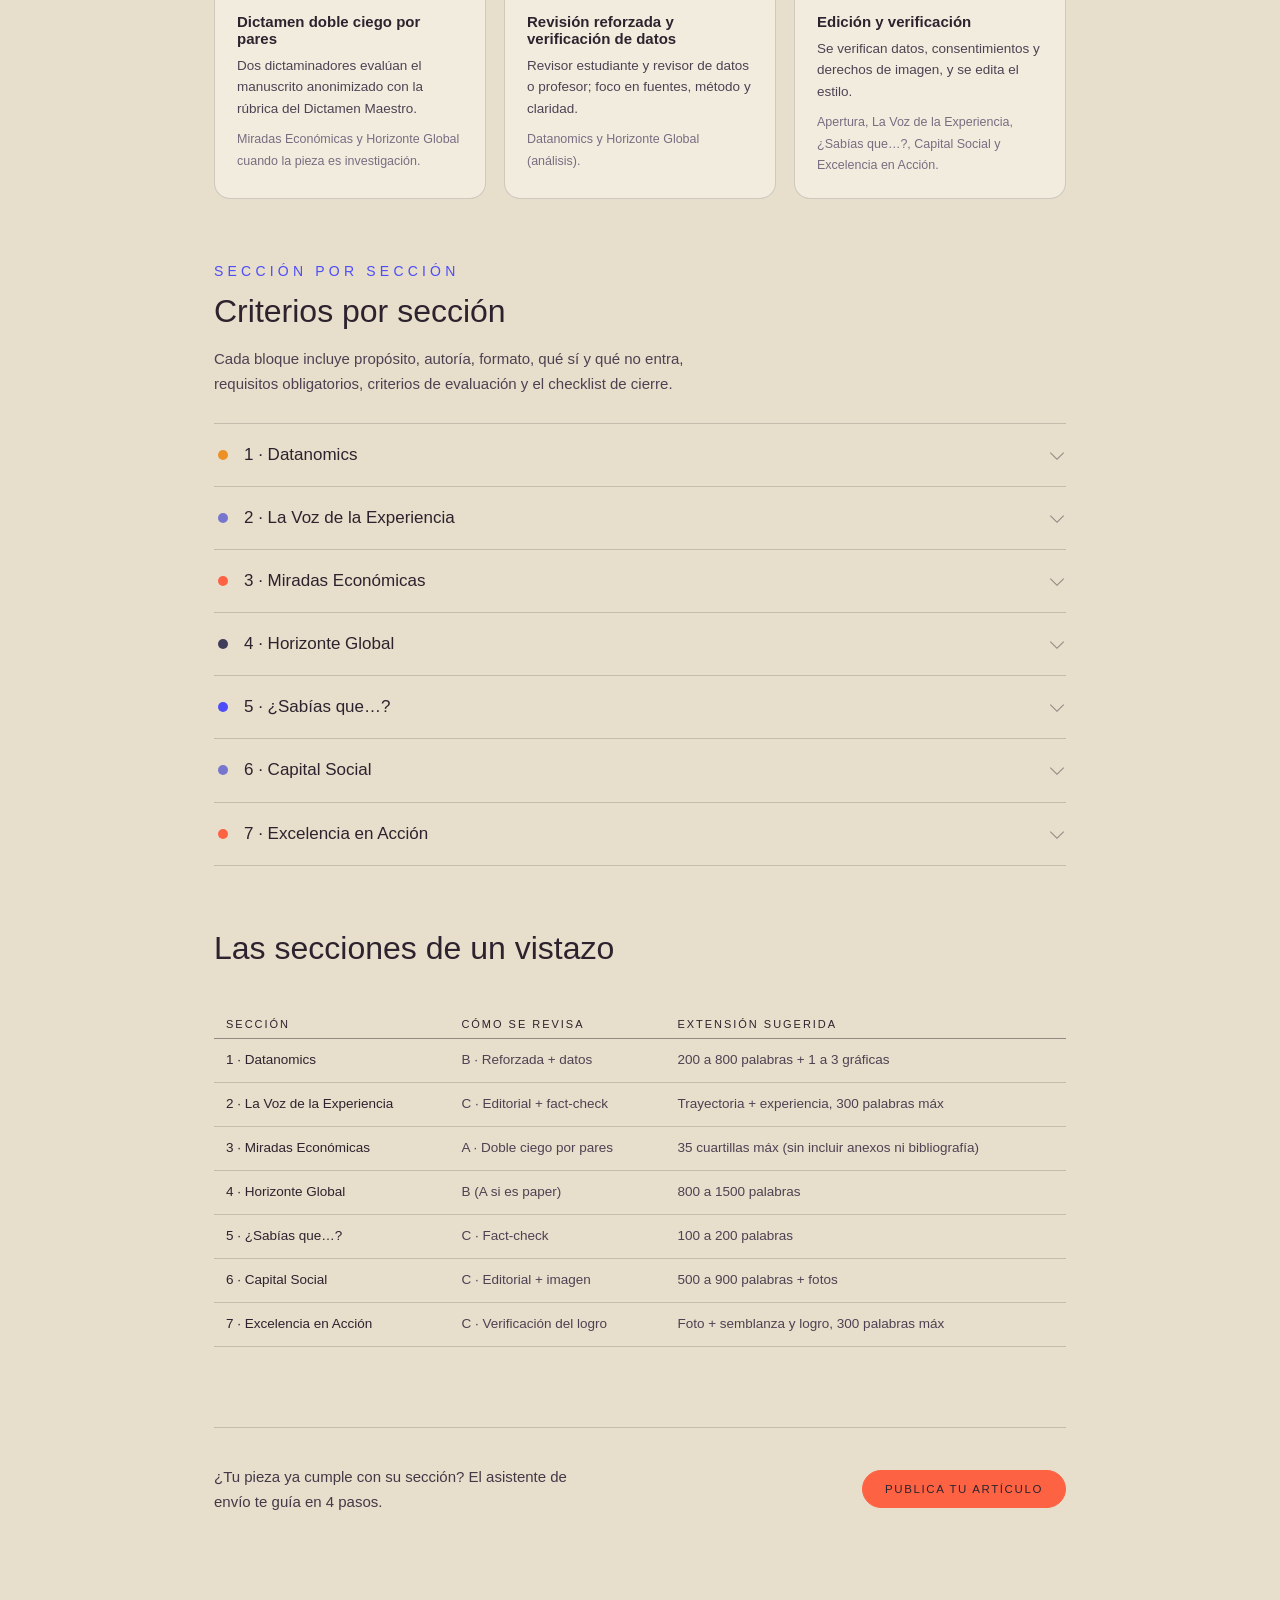
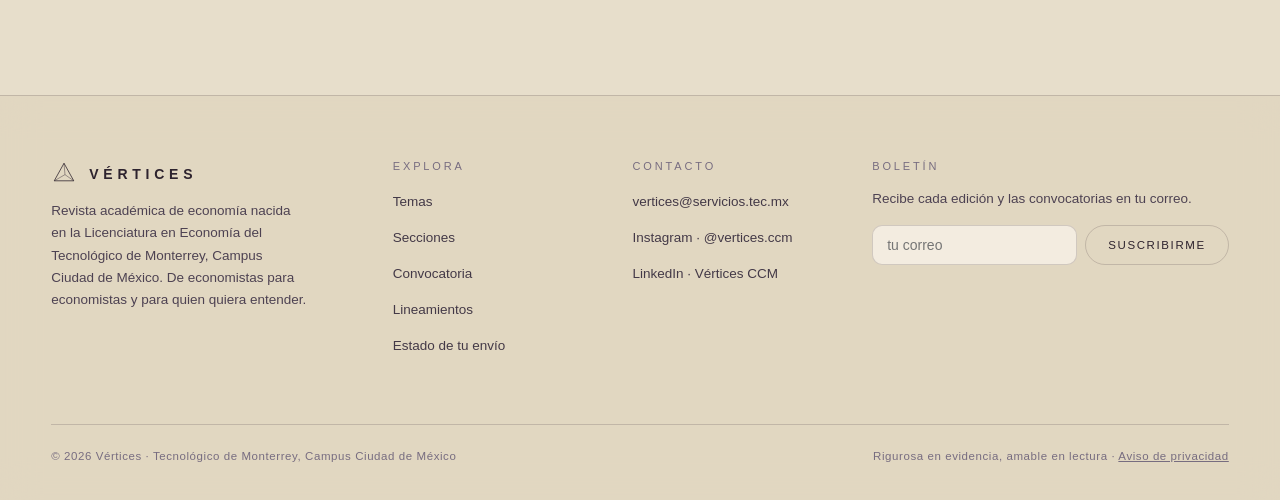
==== commit eec7c753: "La barra sigue la convención y se vuelve vidrio 1 · Convención  Se invierte la regla: la barra SE ES" ====
--- a/lineamientos.html
+++ b/lineamientos.html
@@ -47,12 +47,39 @@
     position:fixed; top:0; left:0; right:0; z-index:50;
     display:flex; justify-content:space-between; align-items:center;
     padding:20px 5vw 22px;
-    background:linear-gradient(rgba(231,222,203,.97), rgba(231,222,203,.8));
-    backdrop-filter:blur(14px); -webkit-backdrop-filter:blur(14px);
-    box-shadow:0 1px 0 rgba(45,35,46,.08);
-  }
-  /* la barra entra al bajar y se va al subir; lo gobierna barra.js */
-  .marco{ transition:transform .32s cubic-bezier(.4,0,.2,1); }
+    /* Vidrio. Tres capas hacen el material y ninguna sobra:
+       el tinte translúcido deja pasar la imagen; el desenfoque CON saturación
+       es lo que hace que el vidrio recoja el color de lo que cruza por debajo
+       en vez de agrisarlo (un blur sin saturate queda lechoso); y el filo
+       iluminado de arriba más la sombra suave de abajo son los que le dan
+       grosor —sin ellos se lee como un rectángulo plano, no como una lámina
+       apoyada sobre el contenido.
+
+       Sobre el tinte: se probó más translúcido (46-62%) y no funciona en las
+       páginas de texto. El desenfoque de fondo no deshace un párrafo que
+       cruza por debajo —ni subiéndolo a 44px— y entonces el texto de la
+       página se lee A TRAVÉS del vidrio y compite con el de la barra. A
+       76-86% lo que hay detrás queda como un fantasma: se nota que algo pasa,
+       que es lo que hace el material, pero ya no se puede leer. */
+    background:linear-gradient(rgba(238,231,215,.86), rgba(231,222,203,.76));
+    backdrop-filter:blur(30px) saturate(180%);
+    -webkit-backdrop-filter:blur(30px) saturate(180%);
+    box-shadow:
+      inset 0 1px 0 rgba(255,255,255,.62),
+      inset 0 -1px 0 rgba(45,35,46,.07),
+      0 10px 26px -18px rgba(45,35,46,.34);
+  }
+  /* Sin desenfoque de fondo (Firefox sin la bandera, navegadores viejos) un
+     tinte al 46% dejaría cruzar el texto de la página por detrás de la barra.
+     Ahí vuelve a ser casi opaca, que es lo que había antes. */
+  @supports not ((backdrop-filter:blur(1px)) or (-webkit-backdrop-filter:blur(1px))){
+    .marco{
+      background:linear-gradient(rgba(231,222,203,.97), rgba(231,222,203,.9));
+    }
+  }
+
+  /* se esconde al bajar y vuelve al subir; lo gobierna barra.js */
+  .marco{ transition:transform .34s cubic-bezier(.32,.72,.28,1); }
   .marco--fuera{ transform:translateY(-100%); }
   @media (prefers-reduced-motion: reduce){
     .marco{ transition:none; }
@@ -733,7 +760,7 @@
 })();
 </script>
 <script src="revelar.js?v=5" defer></script>
-<script src="barra.js?v=1" defer></script>
+<script src="barra.js?v=2" defer></script>
 <script src="idiomas.js?v=5" defer></script>
 </body>
 </html>
--- a/movil.css
+++ b/movil.css
@@ -78,9 +78,8 @@
   display:flex; align-items:center; justify-content:space-between; gap:10px;
   padding:10px var(--m-lado) 10px;
   padding-top:calc(10px + env(safe-area-inset-top, 0px));
-  background:rgba(231,222,203,.94);
-  backdrop-filter:blur(16px); -webkit-backdrop-filter:blur(16px);
-  box-shadow:0 1px 0 rgba(45,35,46,.1);
+  /* el material (el vidrio) se define una sola vez, en la hoja de cada
+     página; aquí sólo cambia la caja */
 }
 html[data-disp="movil"] .marca{ gap:9px; }
 html[data-disp="movil"] .emblema{ width:23px; height:23px; }
@@ -408,9 +407,21 @@
   left:0; right:0; bottom:0; top:auto; transform:none;
   z-index:60; flex-direction:row; align-items:stretch; gap:0;
   padding-bottom:env(safe-area-inset-bottom, 0px);
-  background:rgba(231,222,203,.95);
-  backdrop-filter:blur(16px); -webkit-backdrop-filter:blur(16px);
-  border-top:1px solid var(--m-linea);
+  /* el mismo vidrio que la barra de arriba, del revés: el filo iluminado va
+     abajo y la sombra hacia arriba. Conviven en la misma pantalla, y con una
+     de vidrio y otra de pintura el desajuste salta a la vista. */
+  background:linear-gradient(rgba(231,222,203,.76), rgba(238,231,215,.86));
+  backdrop-filter:blur(30px) saturate(180%);
+  -webkit-backdrop-filter:blur(30px) saturate(180%);
+  box-shadow:
+    inset 0 -1px 0 rgba(255,255,255,.5),
+    inset 0 1px 0 rgba(45,35,46,.07),
+    0 -10px 26px -18px rgba(45,35,46,.34);
+}
+@supports not ((backdrop-filter:blur(1px)) or (-webkit-backdrop-filter:blur(1px))){
+  html[data-disp="movil"] .riel{
+    background:linear-gradient(rgba(231,222,203,.9), rgba(231,222,203,.97));
+  }
 }
 html[data-disp="movil"] .riel button{
   flex:1; flex-direction:column; align-items:center; gap:6px;
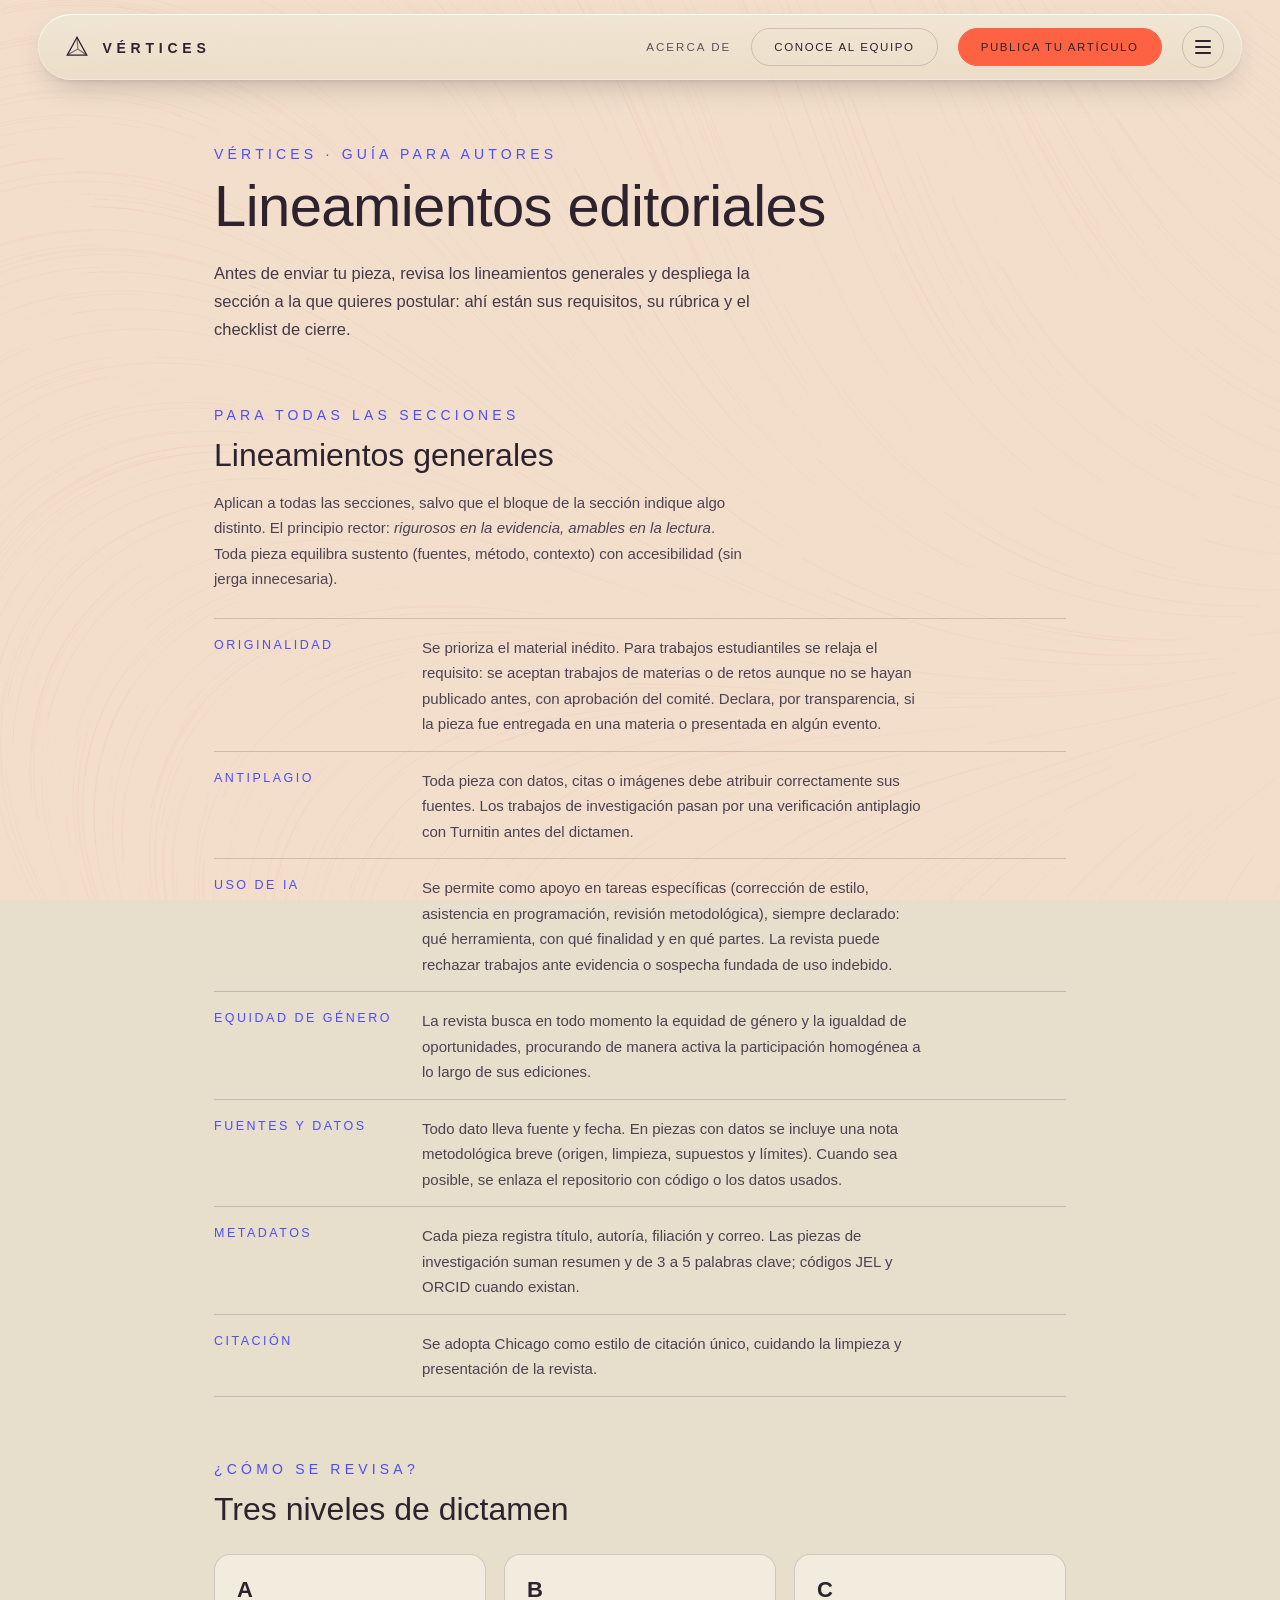
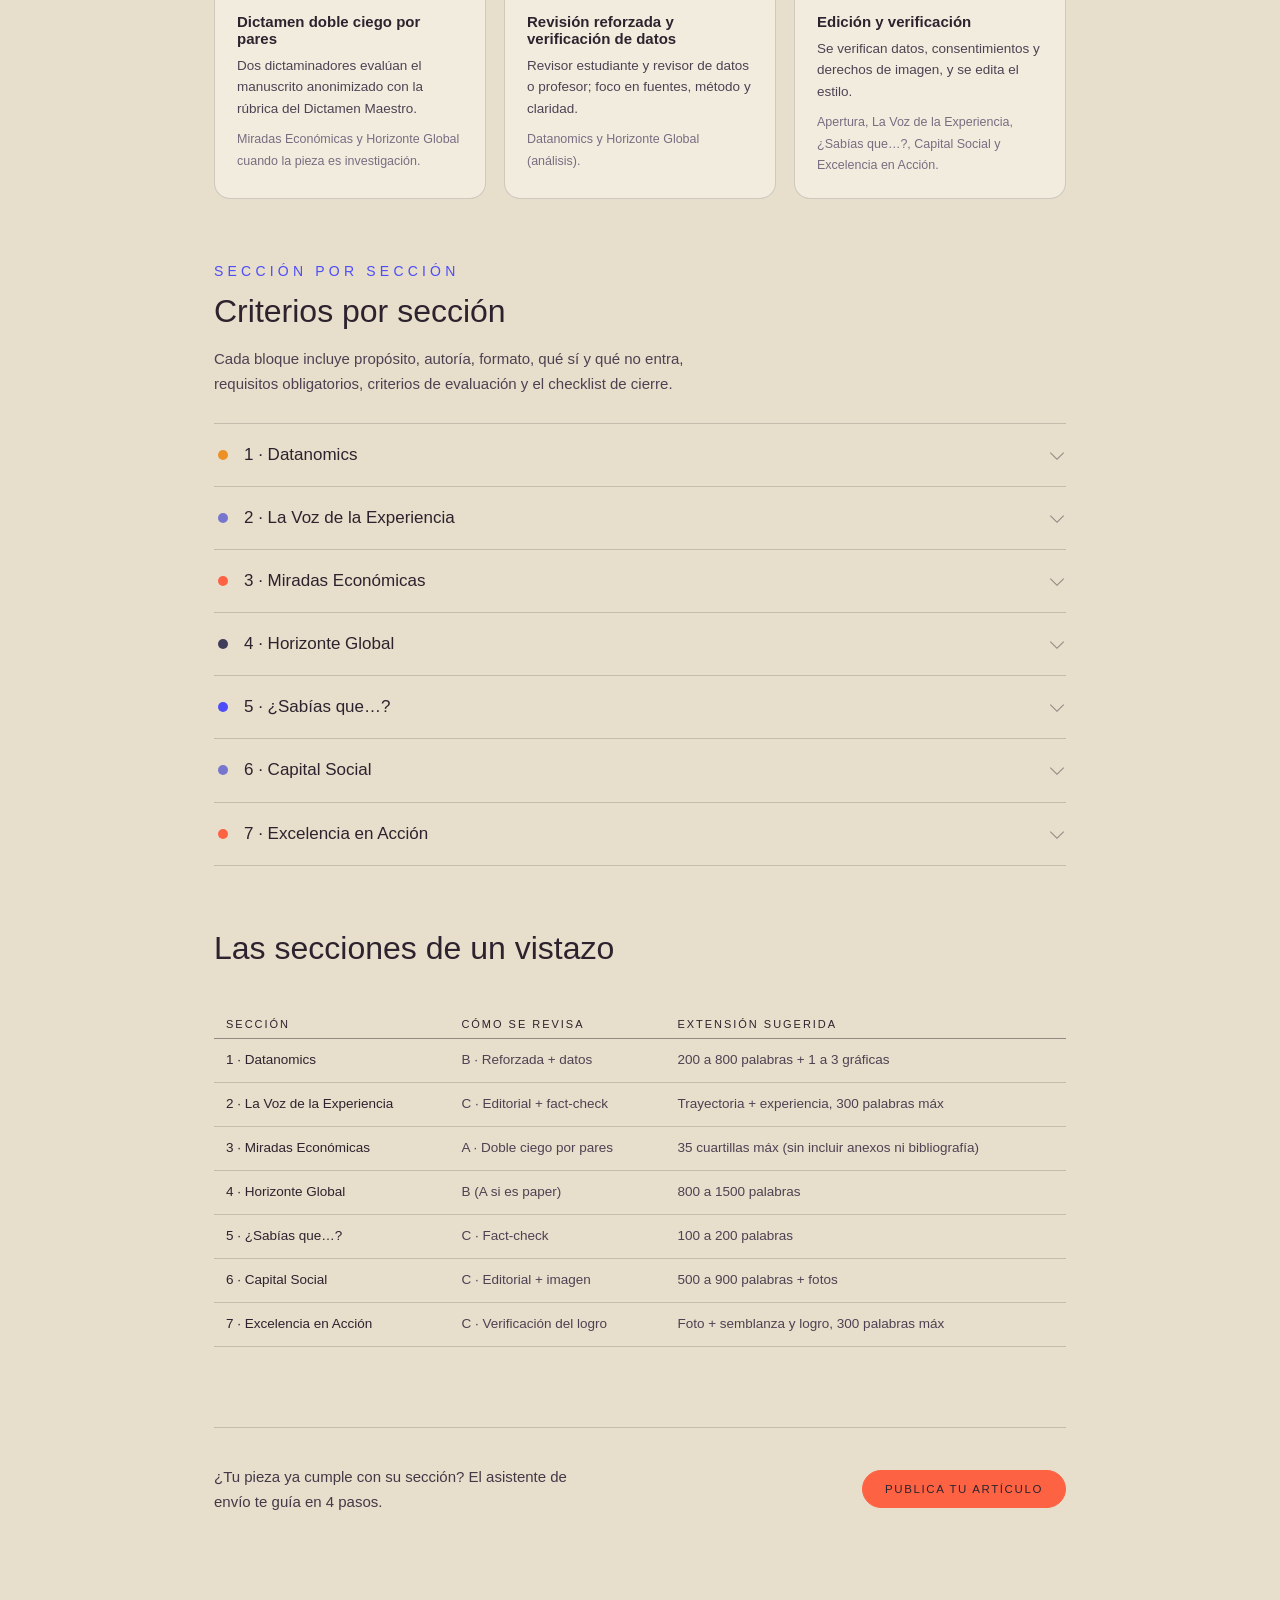
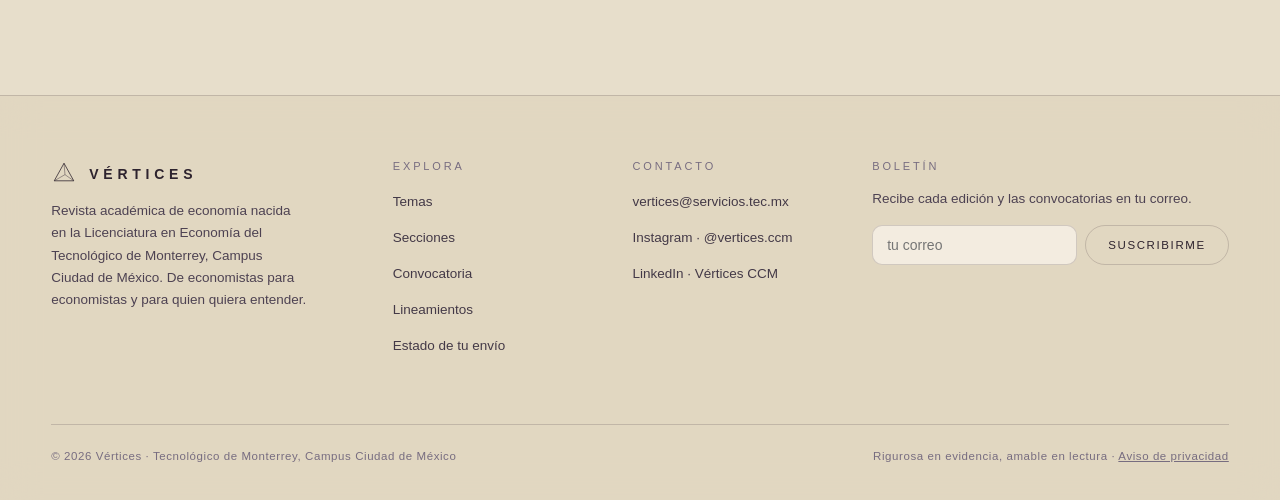
==== commit d4e2a8d1: "La barra se despega: cápsula flotante La barra deja de estar pegada a los bordes y pasa a ser una cá" ====
--- a/lineamientos.html
+++ b/lineamientos.html
@@ -44,9 +44,15 @@
   ::selection{ background:var(--indigo); color:var(--beige); }
 
   .marco{
-    position:fixed; top:0; left:0; right:0; z-index:50;
+    /* Flotante, al modo iOS 26: despegada de los tres bordes y en cápsula.
+       El contenido pasa por los lados y por encima en vez de morir contra
+       ella, que es justo cuando el vidrio se lee como material: pegada al
+       borde superior casi nunca tenía nada detrás que enseñar. */
+    position:fixed; z-index:50;
+    top:14px; left:max(16px, 3vw); right:max(16px, 3vw);
+    border-radius:999px;
     display:flex; justify-content:space-between; align-items:center;
-    padding:20px 5vw 22px;
+    padding:12px 18px 12px 26px;
     /* Vidrio. Tres capas hacen el material y ninguna sobra:
        el tinte translúcido deja pasar la imagen; el desenfoque CON saturación
        es lo que hace que el vidrio recoja el color de lo que cruza por debajo
@@ -64,10 +70,14 @@
     background:linear-gradient(rgba(238,231,215,.86), rgba(231,222,203,.76));
     backdrop-filter:blur(30px) saturate(180%);
     -webkit-backdrop-filter:blur(30px) saturate(180%);
+    /* Flotando, la sombra deja de ser una insinuación bajo un borde y pasa
+       a ser lo que la despega del fondo; y el filo iluminado da la vuelta
+       completa, porque ahora se ven los cuatro lados. */
     box-shadow:
-      inset 0 1px 0 rgba(255,255,255,.62),
-      inset 0 -1px 0 rgba(45,35,46,.07),
-      0 10px 26px -18px rgba(45,35,46,.34);
+      inset 0 1px 0 rgba(255,255,255,.7),
+      inset 0 0 0 1px rgba(255,255,255,.26),
+      0 12px 32px -14px rgba(45,35,46,.34),
+      0 3px 10px -6px rgba(45,35,46,.22);
   }
   /* Sin desenfoque de fondo (Firefox sin la bandera, navegadores viejos) un
      tinte al 46% dejaría cruzar el texto de la página por detrás de la barra.
@@ -80,7 +90,7 @@
 
   /* se esconde al bajar y vuelve al subir; lo gobierna barra.js */
   .marco{ transition:transform .34s cubic-bezier(.32,.72,.28,1); }
-  .marco--fuera{ transform:translateY(-100%); }
+  .marco--fuera{ transform:translateY(calc(-100% - 26px)); }
   @media (prefers-reduced-motion: reduce){
     .marco{ transition:none; }
   }
--- a/movil.css
+++ b/movil.css
@@ -34,7 +34,7 @@
   --m-f-ui:"Neue Montreal",Arial,"Helvetica Neue",sans-serif;
   --m-f-sub:"Garet",Arial,"Helvetica Neue",sans-serif;
   /* alto de la barra de pestañas + el borde inferior del iPhone */
-  --m-barra:calc(58px + env(safe-area-inset-bottom, 0px));
+  --m-barra:calc(66px + env(safe-area-inset-bottom, 0px));
   --m-lado:20px;
   -webkit-text-size-adjust:100%;
 }
@@ -74,10 +74,10 @@
  * ------------------------------------------------------------------ */
 
 html[data-disp="movil"] .marco{
-  position:fixed; top:0; left:0; right:0; z-index:50;
-  display:flex; align-items:center; justify-content:space-between; gap:10px;
-  padding:10px var(--m-lado) 10px;
-  padding-top:calc(10px + env(safe-area-inset-top, 0px));
+  position:fixed; z-index:50;
+  top:calc(8px + env(safe-area-inset-top, 0px)); left:12px; right:12px;
+  display:flex; align-items:center; justify-content:space-between; gap:8px;
+  padding:8px 9px 8px 16px;
   /* el material (el vidrio) se define una sola vez, en la hoja de cada
      página; aquí sólo cambia la caja */
 }
@@ -99,8 +99,12 @@
 
 html[data-disp="movil"] .menu-boton{ width:40px; height:40px; }
 html[data-disp="movil"] .menu-panel{
-  position:fixed; top:calc(56px + env(safe-area-inset-top, 0px));
-  left:var(--m-lado); right:var(--m-lado); min-width:0;
+  /* .marco lleva backdrop-filter, y eso lo convierte en el bloque contenedor
+     de sus descendientes fijos: este panel NO se posiciona respecto a la
+     pantalla sino respecto a la barra. En vez de pelearse con eso, se
+     aprovecha —cuelga de ella y se alinea sola, aunque la barra se mueva. */
+  position:fixed; top:calc(100% + 10px);
+  left:0; right:0; min-width:0;
   max-height:calc(100vh - 90px - var(--m-barra));
   max-height:calc(100dvh - 90px - var(--m-barra)); overflow-y:auto;
   border-radius:18px; padding:8px;
@@ -157,7 +161,7 @@
 /* la tarjeta de vidrio se queda: separa el texto de la constelación que
    late detrás, que sin ella se leería sobre los nodos */
 html[data-disp="movil"] .temas-bloque{
-  top:calc(60px + env(safe-area-inset-top, 0px));
+  top:calc(80px + env(safe-area-inset-top, 0px));
   left:var(--m-lado); right:var(--m-lado); max-width:none;
   padding:16px 17px 14px; border-radius:15px;
 }
@@ -172,7 +176,7 @@
 
 /* --- capa 3: las 8 secciones --- */
 html[data-disp="movil"] .secciones-bloque{
-  top:calc(62px + env(safe-area-inset-top, 0px));
+  top:calc(82px + env(safe-area-inset-top, 0px));
   left:var(--m-lado); right:var(--m-lado);
   width:auto; transform:none;
 }
@@ -404,9 +408,12 @@
      márgenes anchos). En teléfono no se esconde: se reencarna en la barra,
      así que hay que devolverle el display explícitamente. */
   display:flex;
-  left:0; right:0; bottom:0; top:auto; transform:none;
+  left:12px; right:12px; top:auto; transform:none;
+  bottom:calc(10px + env(safe-area-inset-bottom, 0px));
   z-index:60; flex-direction:row; align-items:stretch; gap:0;
-  padding-bottom:env(safe-area-inset-bottom, 0px);
+  /* la cápsula recorta los botones: sin esto, el área táctil de los de los
+     extremos se saldría por las esquinas redondeadas */
+  border-radius:999px; overflow:hidden;
   /* el mismo vidrio que la barra de arriba, del revés: el filo iluminado va
      abajo y la sombra hacia arriba. Conviven en la misma pantalla, y con una
      de vidrio y otra de pintura el desajuste salta a la vista. */
@@ -414,9 +421,10 @@
   backdrop-filter:blur(30px) saturate(180%);
   -webkit-backdrop-filter:blur(30px) saturate(180%);
   box-shadow:
-    inset 0 -1px 0 rgba(255,255,255,.5),
-    inset 0 1px 0 rgba(45,35,46,.07),
-    0 -10px 26px -18px rgba(45,35,46,.34);
+    inset 0 -1px 0 rgba(255,255,255,.62),
+    inset 0 0 0 1px rgba(255,255,255,.26),
+    0 12px 32px -14px rgba(45,35,46,.34),
+    0 3px 10px -6px rgba(45,35,46,.22);
 }
 @supports not ((backdrop-filter:blur(1px)) or (-webkit-backdrop-filter:blur(1px))){
   html[data-disp="movil"] .riel{
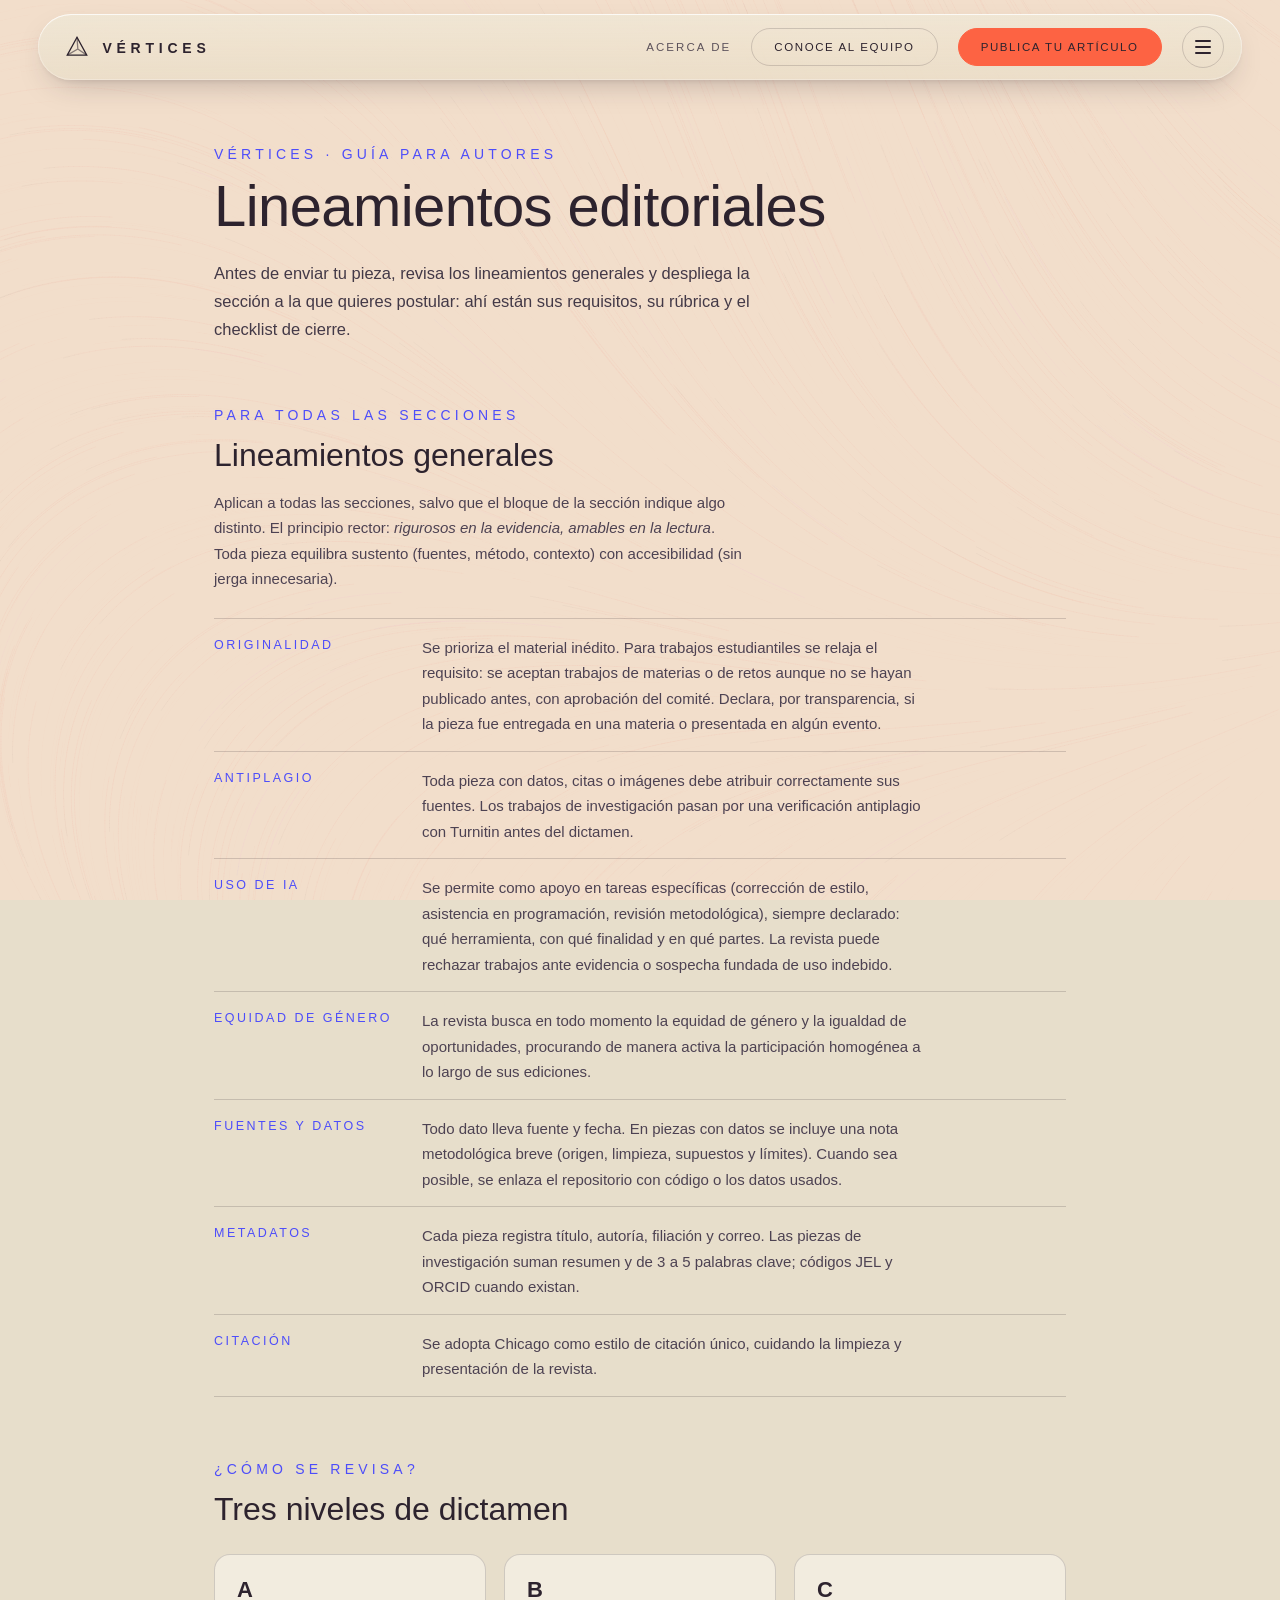
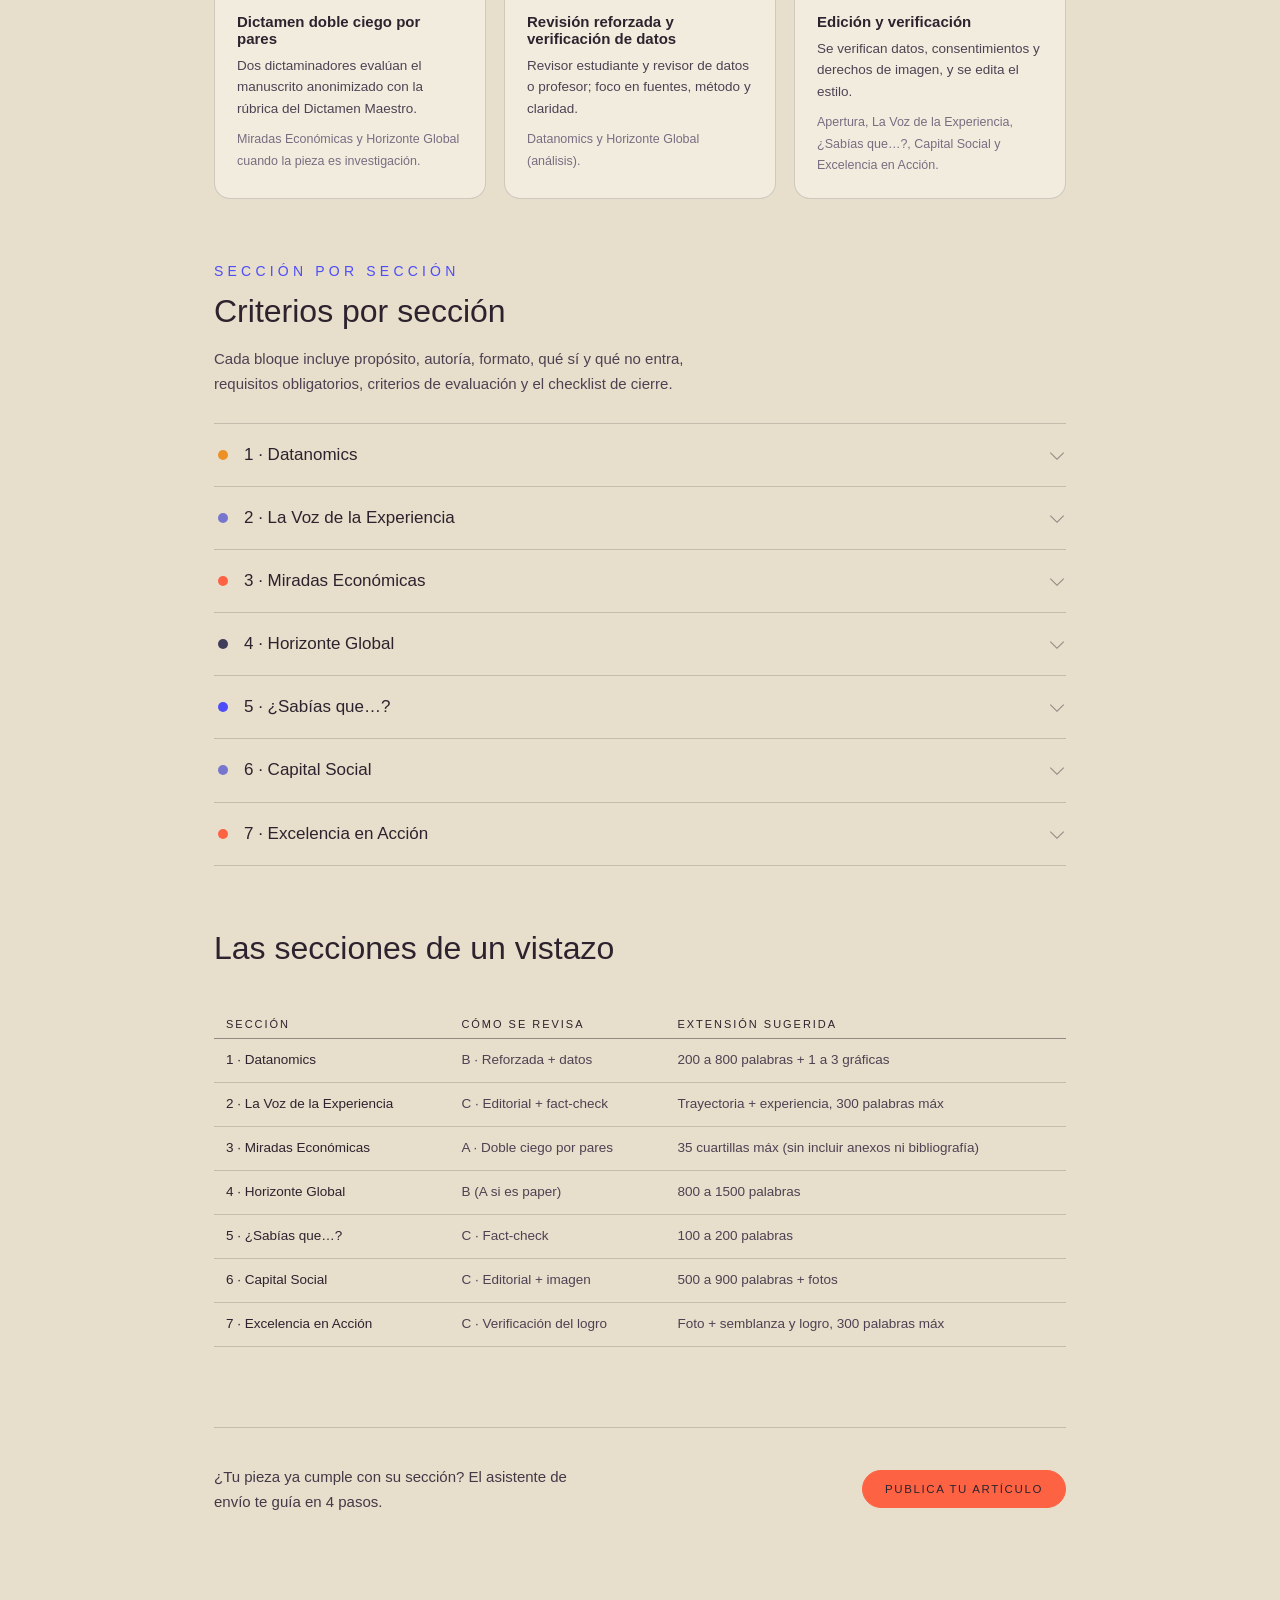
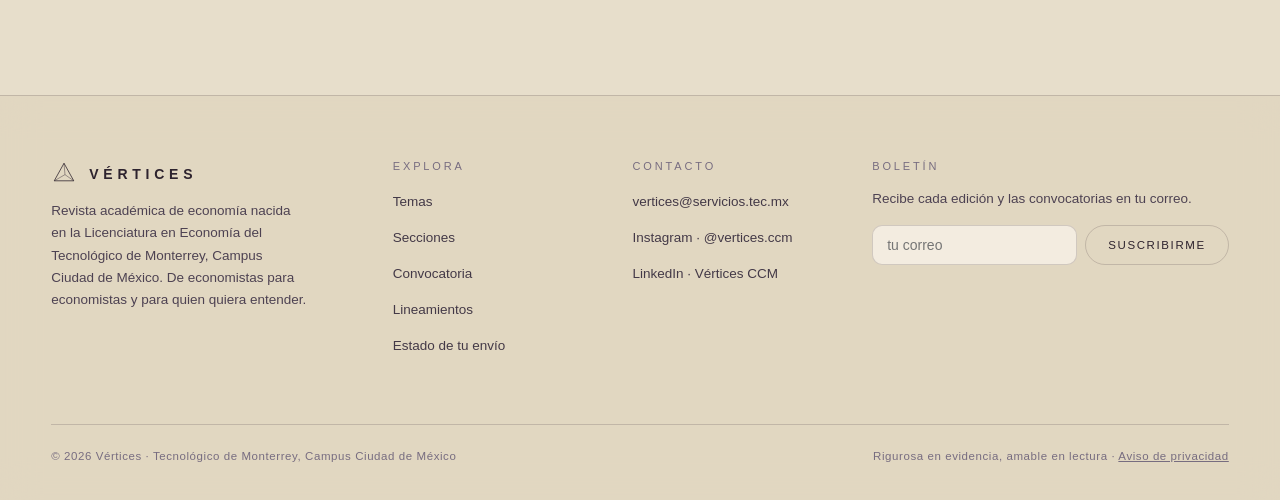
==== commit 1f57aaf1: "Que el header no se salga de la cápsula en pantallas estrechas El fallo, medido: por debajo de ~400p" ====
--- a/lineamientos.html
+++ b/lineamientos.html
@@ -39,8 +39,14 @@
   }
   *{ box-sizing:border-box; }
   html{ scroll-behavior:smooth; }
-  html,body{ margin:0; background:var(--fondo); }
-  body{ font:400 15px/1.7 var(--f-ui); color:var(--texto); -webkit-font-smoothing:antialiased; }
+  html,body{ margin:0; background:var(--fondo); overflow-x:hidden; }
+  body{
+    font:400 15px/1.7 var(--f-ui); color:var(--texto);
+    -webkit-font-smoothing:antialiased;
+    /* red de seguridad: que nada que se pase de ancho ponga la página a
+       desplazarse de lado. La portada ya lo tenía; estas no. */
+    overflow-x:hidden;
+  }
   ::selection{ background:var(--indigo); color:var(--beige); }
 
   .marco{
@@ -276,10 +282,20 @@
 
   /* Acerca de y Conoce al equipo viven en la barra; en pantallas angostas
      regresan al panel del menú para no encimarse */
-  .menu-panel .solo-angosto{ display:none; }
+  .menu-panel .solo-angosto,
+  .menu-panel .solo-estrecho{ display:none; }
   @media (max-width:940px){
     .marco nav > .enlace-bar, .marco nav > .boton-bar{ display:none; }
     .menu-panel .solo-angosto{ display:block; }
+  }
+  /* Por debajo de esto el llamado ya no cabe en la cápsula y se salía por el
+     costado. Con la barra pegada al borde no se notaba —llegaba al filo de la
+     pantalla de todas formas—; flotando, sí. Medido: 22px de más a 380px, 2px
+     a 400px, nada de 420px en adelante; el corte va en 560 para tener margen.
+     Baja al panel del menú, donde sigue a un toque. */
+  @media (max-width:560px){
+    .marco nav > .boton--lleno{ display:none; }
+    .menu-panel .solo-estrecho{ display:block; }
   }
 </style>
 <link rel="stylesheet" href="movil.css?v=1" />
@@ -307,6 +323,7 @@
       <a class="enlace" href="index.html#estado">Estado de tu envío</a>
       <a class="enlace solo-angosto" href="quienes-somos.html">Acerca de</a>
       <a class="enlace solo-angosto" href="equipo-ds.html">Conoce al equipo</a>
+      <a class="enlace solo-estrecho" href="index.html#envio">Publica tu artículo</a>
     </div>
   </nav>
 </header>
--- a/movil.css
+++ b/movil.css
@@ -150,13 +150,6 @@
 html[data-disp="movil"] .hero-etq span{ font-size:11px; }
 html[data-disp="movil"] .hero-edicion{ text-align:left; }
 html[data-disp="movil"] .hero-edicion p{ margin-bottom:12px; }
-/* la pista de scroll vive a 110px del borde, que es justo donde ahora
-   empieza el bloque apilado: se sube por encima de él */
-html[data-disp="movil"] .pista{
-  bottom:calc(var(--m-barra) + 150px);
-  text-align:center; /* cabe en dos renglones y el segundo se iba a la izquierda */
-}
-
 /* --- capa 2: los 27 temas --- */
 /* la tarjeta de vidrio se queda: separa el texto de la constelación que
    late detrás, que sin ella se leería sobre los nodos */
@@ -189,6 +182,52 @@
   padding:0 var(--m-lado);
 }
 html[data-disp="movil"] .carrusel-cab{ margin-bottom:9px; }
+
+/* --- el cajón de destacados --- *
+   Asoma a la mitad y se saca con el dedo. La clase .m-cajon la pone movil.js:
+   sin script, el carrusel se ve entero como siempre y nada queda a medias.
+
+   touch-action:pan-x es la pieza clave del reparto de gestos: el navegador se
+   queda con el desplazamiento horizontal de las tarjetas —que sigue siendo
+   suyo— y nos entrega el vertical, que es el del cajón. */
+html[data-disp="movil"] .carrusel-zona.m-cajon{
+  pointer-events:auto;
+  touch-action:pan-x;
+}
+/* Se RECORTA, no se traslada. Trasladar el bloque hacia abajo dejaba la mitad
+   escondida colándose por los costados de la barra flotante y por debajo de
+   ella —el problema que este cajón venía a resolver—. Con max-height el corte
+   es real: lo que sobra no existe. El desvanecido evita que el corte se lea
+   como un tijeretazo. */
+html[data-disp="movil"] .carrusel-zona.m-cajon .carrusel{
+  max-height:118px; overflow-y:hidden;
+  transition:max-height .38s cubic-bezier(.32,.72,.28,1);
+  -webkit-mask-image:linear-gradient(to bottom, #000 58%, transparent 100%);
+          mask-image:linear-gradient(to bottom, #000 58%, transparent 100%);
+}
+html[data-disp="movil"] .carrusel-zona.m-cajon.abierto .carrusel{
+  max-height:340px;
+  -webkit-mask-image:none; mask-image:none;
+}
+/* mientras el dedo manda, la transición estorba: la altura la fija el gesto */
+html[data-disp="movil"] .carrusel-zona.m-cajon.arrastrando .carrusel{ transition:none; }
+@media (prefers-reduced-motion: reduce){
+  html[data-disp="movil"] .carrusel-zona.m-cajon .carrusel{ transition:none; }
+}
+
+/* el tirador: la barrita de agarre, con el blanco táctil que necesita un
+   pulgar aunque la barrita mida 4px */
+html[data-disp="movil"] .m-tirador{
+  display:block; width:100%; padding:10px 0 8px;
+  background:none; border:0; cursor:pointer;
+  -webkit-tap-highlight-color:transparent;
+}
+html[data-disp="movil"] .m-tirador i{
+  display:block; width:40px; height:4px; margin:0 auto;
+  border-radius:99px; background:var(--m-linea-fuerte);
+  transition:background .2s, width .2s;
+}
+html[data-disp="movil"] .m-tirador:active i{ background:var(--m-tinta); width:52px; }
 html[data-disp="movil"] .flechas{ display:none; }
 html[data-disp="movil"] .carrusel{
   gap:11px; margin:0 calc(var(--m-lado) * -1); padding:0 var(--m-lado) 4px;
@@ -481,7 +520,6 @@
   html[data-disp="movil"] .cierre-acciones{ flex-direction:row; }
   html[data-disp="movil"] .cierre-acciones .boton{ width:auto; }
   html[data-disp="movil"] .carrusel-zona{ display:none; }
-  html[data-disp="movil"] .pista{ display:none; }
 }
 
 /* Pantallas anchas que siguen siendo táctiles (tableta en vertical): las
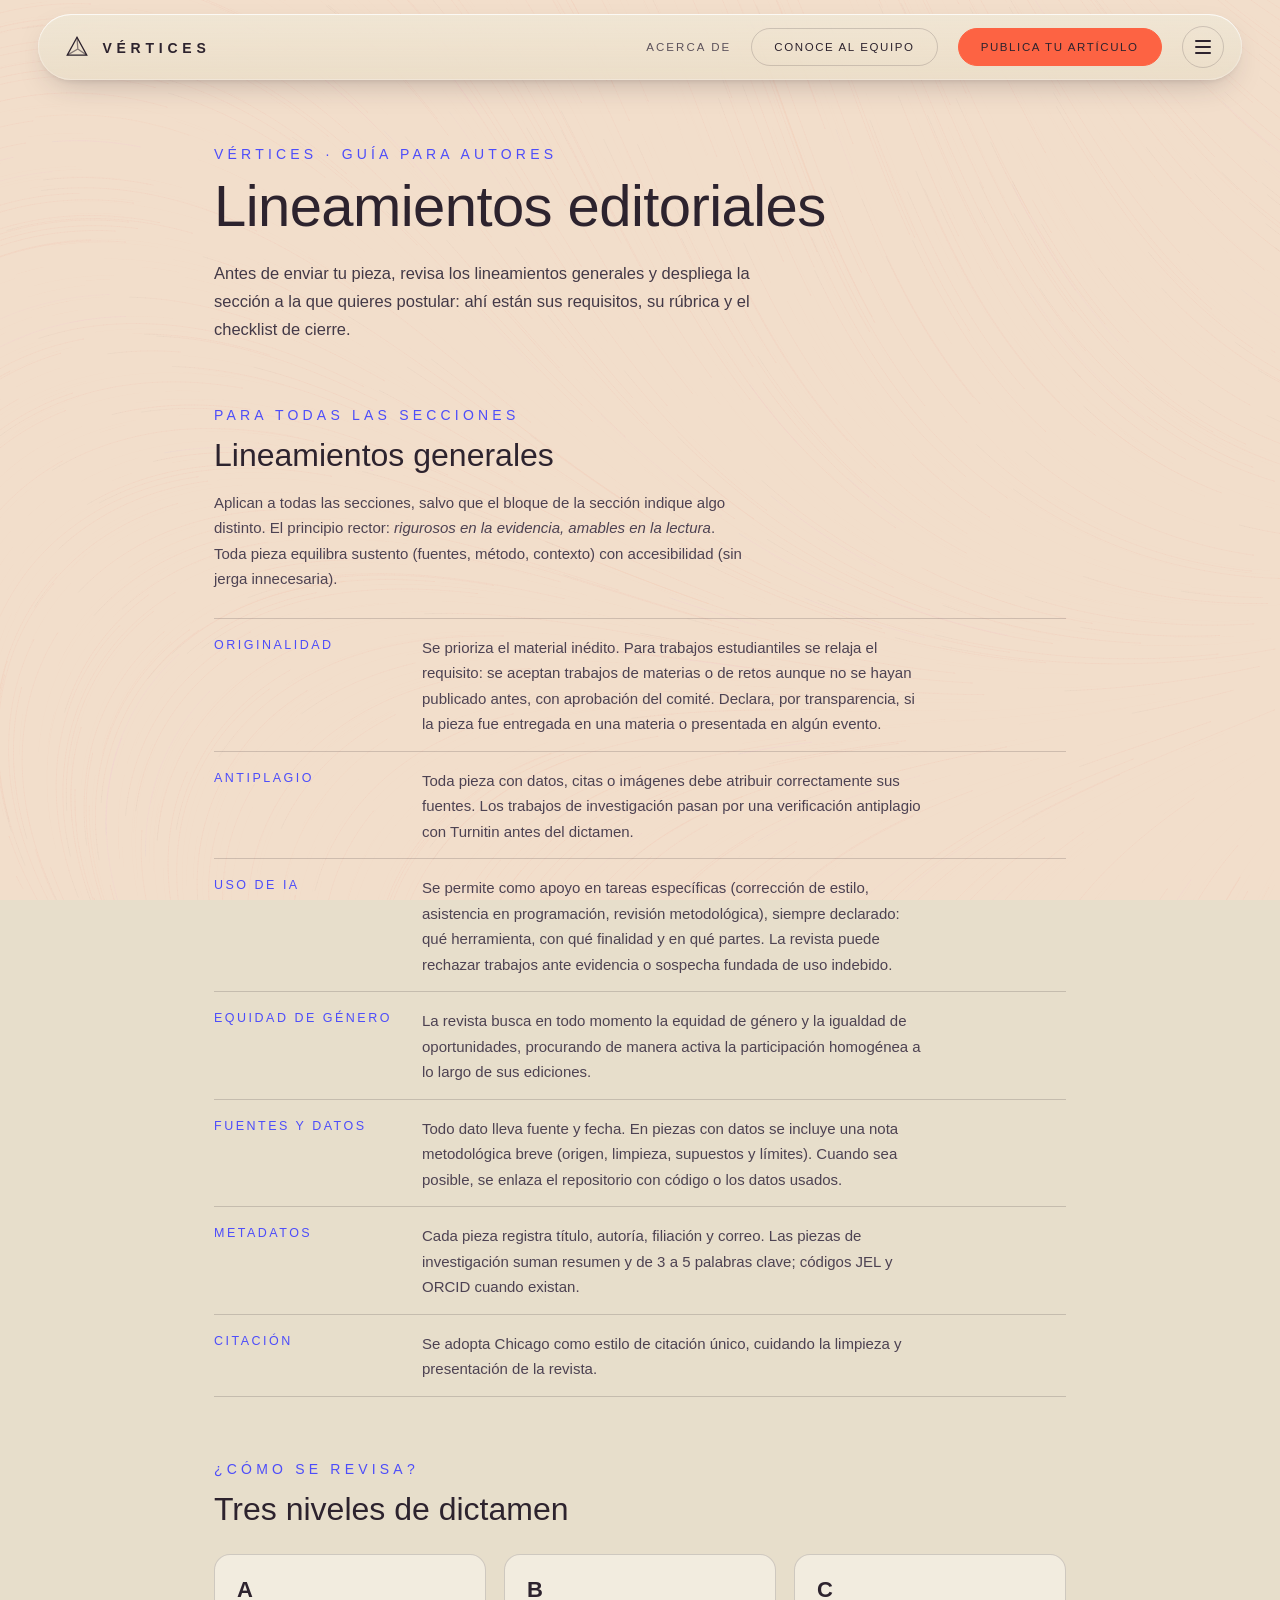
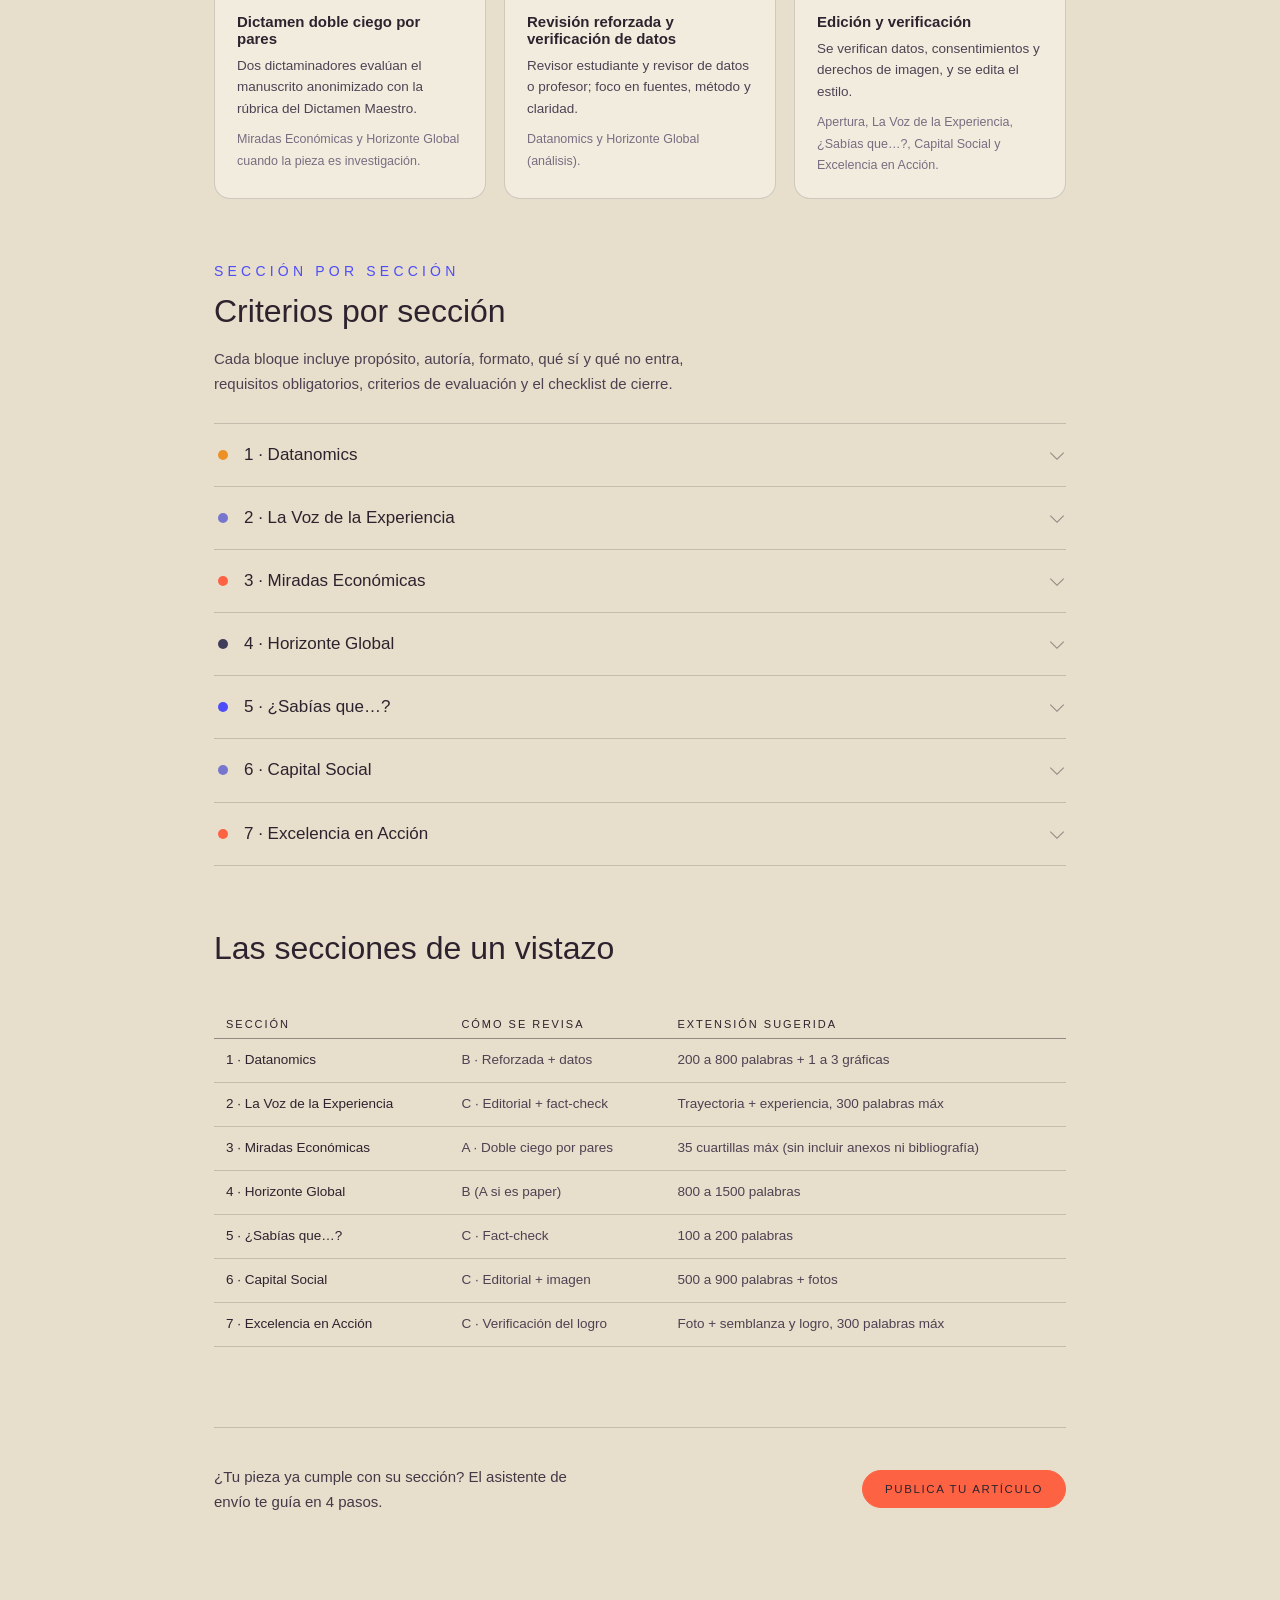
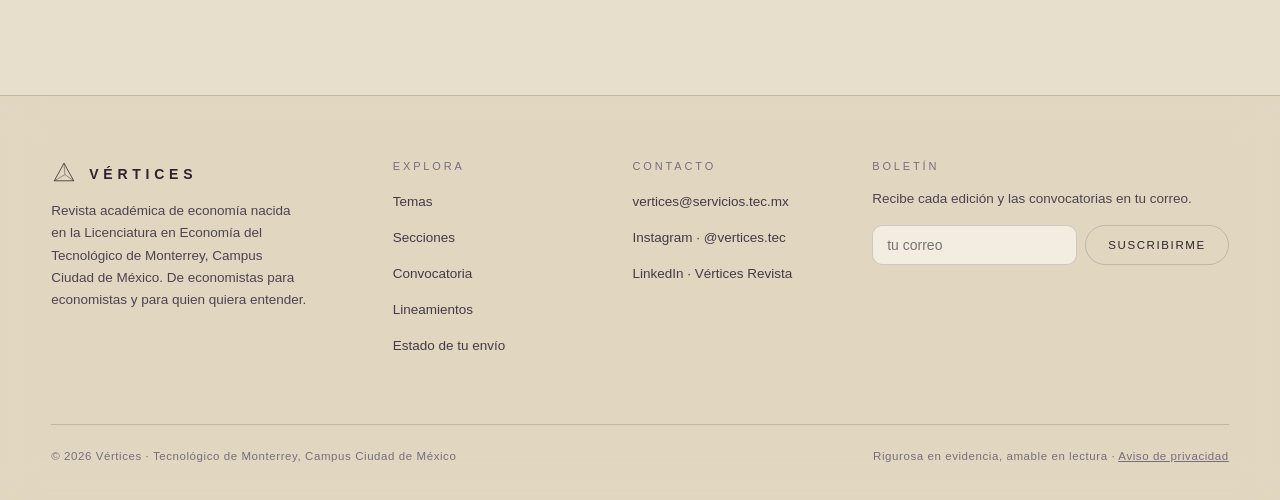
==== commit 8b189841: "Conectar los enlaces de redes de Vértices Instagram y LinkedIn estaban en el pie de las tres páginas" ====
--- a/lineamientos.html
+++ b/lineamientos.html
@@ -740,8 +740,8 @@
         <h4>Contacto</h4>
         <ul>
           <li><a href="mailto:vertices@servicios.tec.mx">vertices@servicios.tec.mx</a></li>
-          <li><a href="#" rel="noopener">Instagram · @vertices.ccm</a></li>
-          <li><a href="#" rel="noopener">LinkedIn · Vértices CCM</a></li>
+          <li><a href="https://www.instagram.com/vertices.tec/" target="_blank" rel="noopener">Instagram · @vertices.tec</a></li>
+          <li><a href="https://www.linkedin.com/company/v%C3%A9rtices-revista" target="_blank" rel="noopener">LinkedIn · Vértices Revista</a></li>
         </ul>
       </div>
       <div class="boletin">
